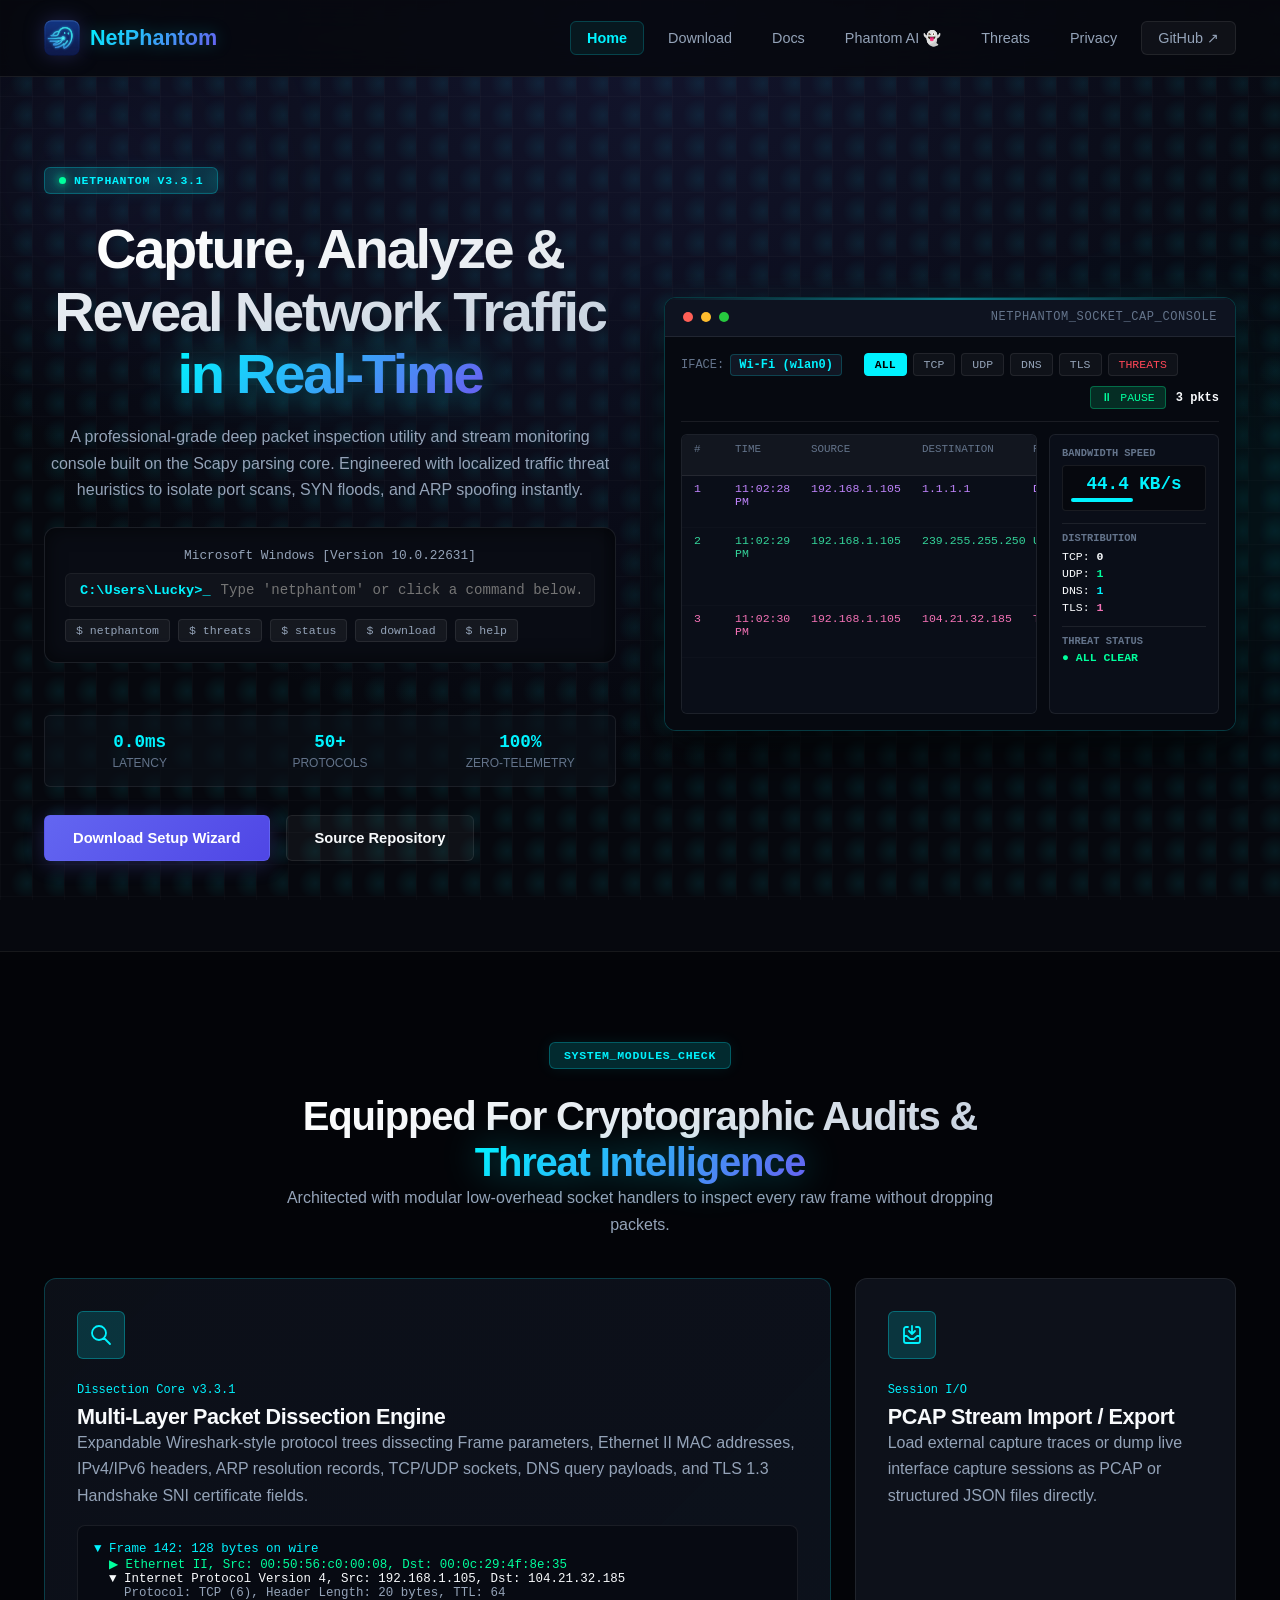
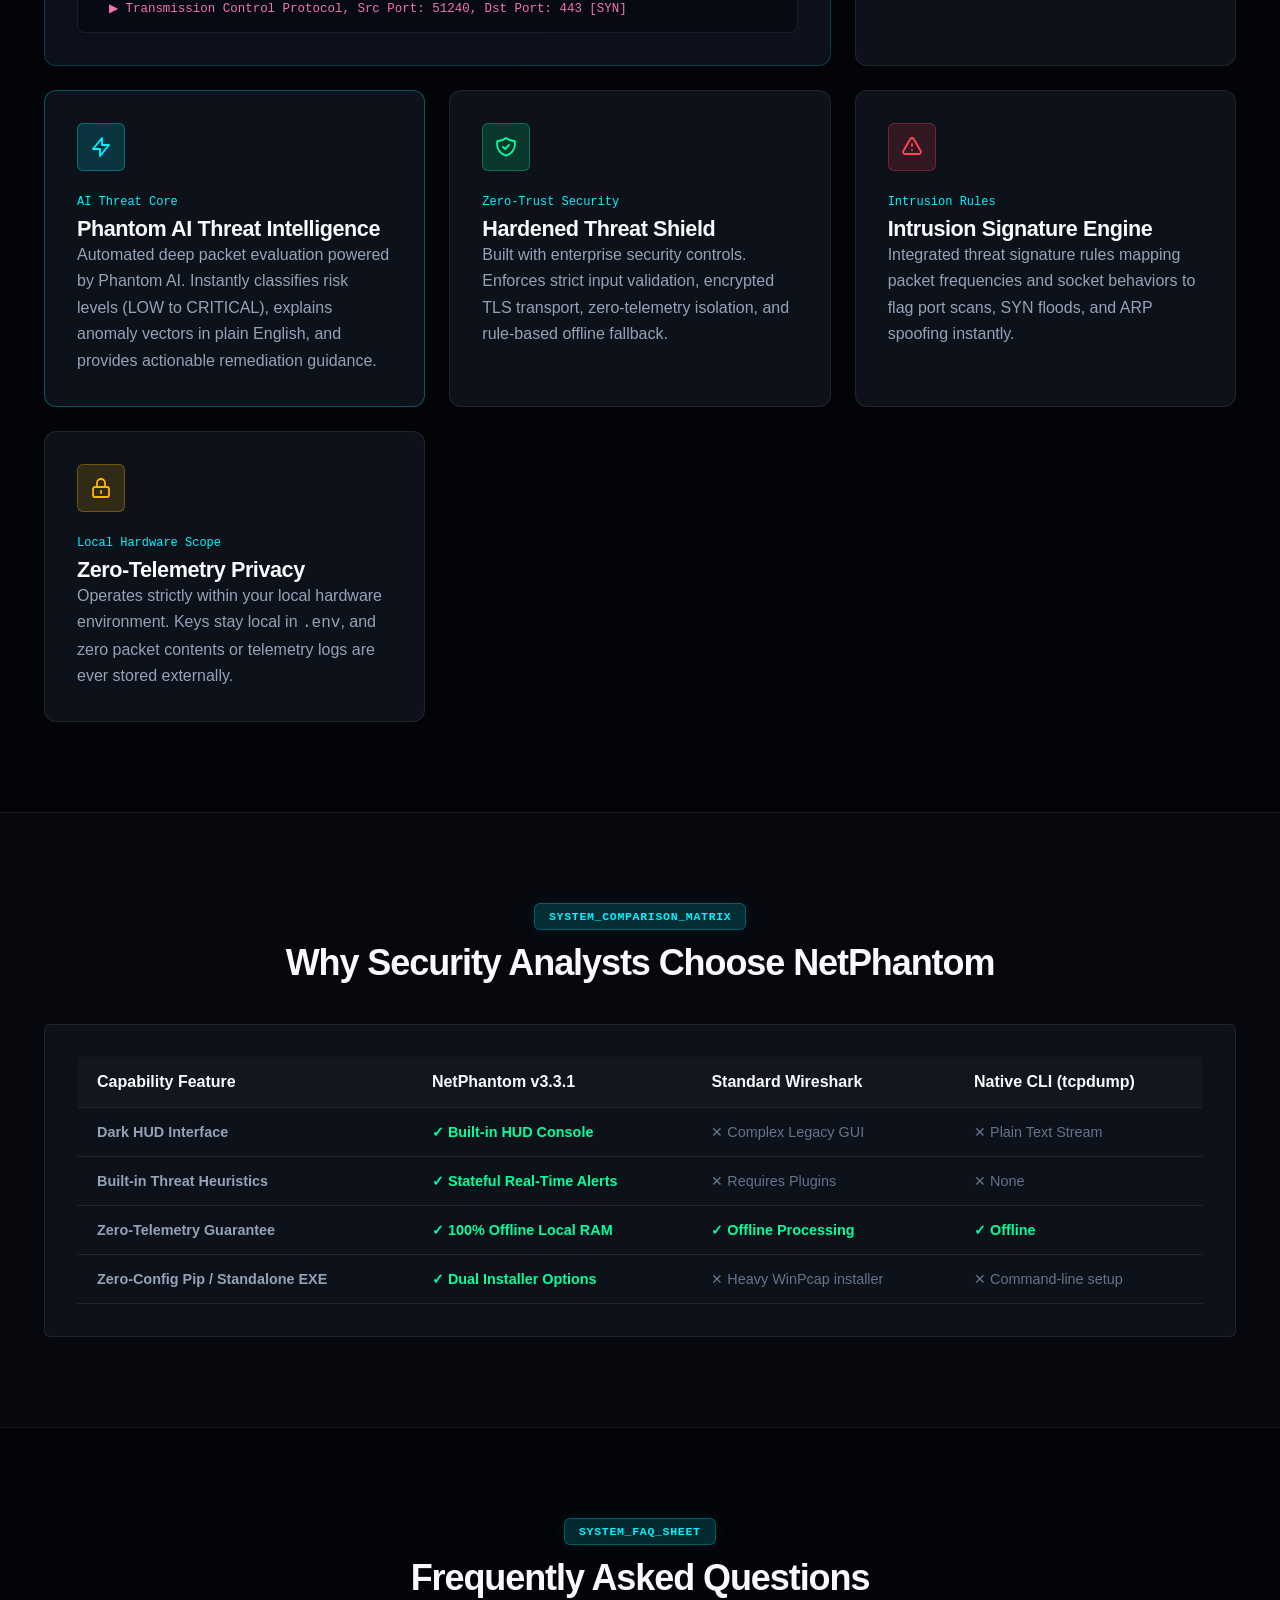
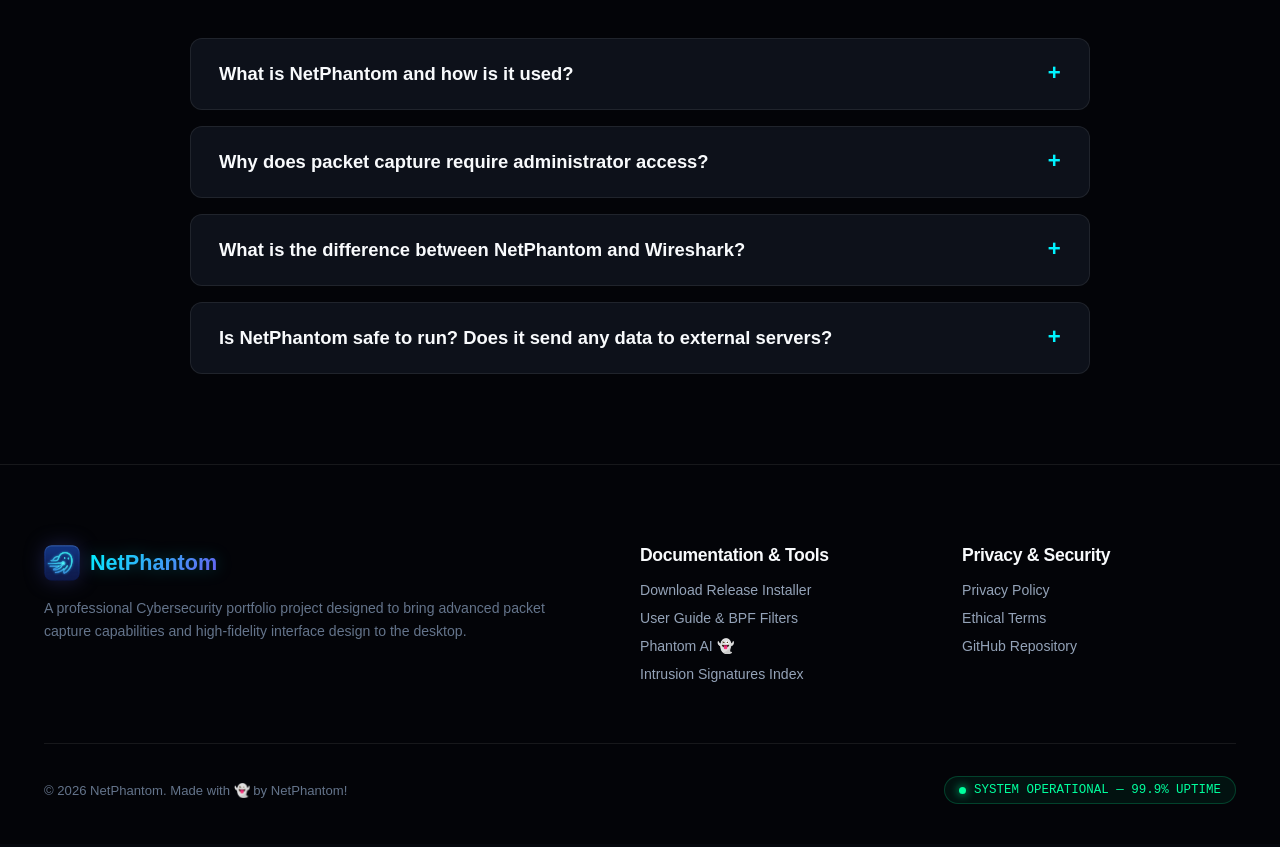
==== index.html @ 973478f5 "Security audit: remove API key exposure, fix XSS, restrict CORS - CRITICAL: Remove getSecureKey() wi" ====
<!DOCTYPE html>
<html lang="en">

<head>
    <meta charset="UTF-8">
    <meta name="viewport" content="width=device-width, initial-scale=1.0">
    <title>NetPhantom — High-Precision Network Packet Sniffer & Threat Analyzer</title>
    <meta name="description"
        content="NetPhantom is an advanced network packet sniffer and deep dissection analyzer with built-in threat intelligence heuristics, structured inside a premium HUD interface.">
    <!-- OpenGraph Metadata -->
    <meta property="og:title" content="NetPhantom — High-Precision Network Packet Sniffer & Threat Analyzer">
    <meta property="og:description"
        content="Sniff, dissect, and audit network traffic in real-time. Standalone desktop setup installer available. Zero telemetry.">
    <meta property="og:image"
        content="https://raw.githubusercontent.com/lucky-om/NetPhantom/main/website/assets/og-image.png">
    <meta property="og:url" content="index.html">
    <meta property="og:type" content="website">
    <meta http-equiv="X-Content-Type-Options" content="nosniff">
    <meta http-equiv="X-Frame-Options" content="DENY">
    <meta http-equiv="Referrer-Policy" content="strict-origin-when-cross-origin">
    <meta http-equiv="Content-Security-Policy" content="default-src 'self'; script-src 'self' 'unsafe-inline'; style-src 'self' 'unsafe-inline'; img-src 'self' data: https:; connect-src 'self' https://*.workers.dev https://api.groq.com; font-src 'self' https://fonts.gstatic.com;">
    <link rel="icon" type="image/x-icon" href="favicon.ico">
    <link rel="icon" type="image/png" sizes="32x32" href="favicon-32x32.png">
    <link rel="icon" type="image/png" sizes="16x16" href="favicon-16x16.png">
    <link rel="apple-touch-icon" sizes="180x180" href="apple-touch-icon.png">
    <link rel="stylesheet" href="style.css">
</head>

<body>

    <!-- Header Navigation -->
    <header>
        <div class="container navbar">
            <a href="index" class="nav-logo" id="nav-logo-id">
                <img src="logo.png" alt="NetPhantom Logo" class="nav-logo-icon">
                <span class="nav-logo-text">NetPhantom</span>
            </a>
            <button class="mobile-nav-toggle" aria-label="Toggle Navigation" id="mobile-toggle-btn">☰</button>
            <nav class="nav-menu">
                <ul class="nav-links">
                    <li><a href="index" class="active" id="nav-home-id">Home</a></li>
                    <li><a href="download" id="nav-download-id">Download</a></li>
                    <li><a href="docs" id="nav-docs-id">Docs</a></li>
                    <li><a href="ai" id="nav-ai-id">Phantom AI 👻</a></li>
                    <li><a href="threats" id="nav-threats-id">Threats</a></li>
                    <li><a href="privacy" id="nav-privacy-id">Privacy</a></li>
                    <li><a href="https://github.com/lucky-om/NetPhantom" target="_blank" id="nav-github-id"
                            class="btn btn-sm btn-secondary">GitHub ↗</a></li>
                </ul>
            </nav>
        </div>
    </header>

    <!-- Asymmetric Split Hero Section -->
    <main class="main-section hero-section">
        <!-- Background Ambient Glow Orbs -->
        <div class="ambient-orb ambient-orb-1"></div>
        <div class="ambient-orb ambient-orb-2"></div>

        <div class="container">
            <div class="hero-grid">
                <!-- Left Column: Headline, CLI Shell & Actions -->
                <div class="hero-left" style="text-align:center;">
                    <div class="hud-tag">
                        <span class="status-dot"></span> NETPHANTOM v3.3.1
                    </div>

                    <!-- Dynamic Animated Shimmer & Gradient Flow Title -->
                    <h1 class="hero-title" style="text-align:center;">
                        <span class="animated-title-text">Capture, Analyze & Reveal Network Traffic</span>
                        <span class="animated-gradient-text">in Real-Time</span>
                    </h1>

                    <p class="hero-desc">
                        A professional-grade deep packet inspection utility and stream monitoring console built on the
                        Scapy parsing core. Engineered with localized traffic threat heuristics to isolate port scans,
                        SYN floods, and ARP spoofing instantly.
                    </p>

                    <!-- Interactive CLI Launcher -->
                    <div class="cli-panel">
                        <div class="cli-sub">Microsoft Windows [Version 10.0.22631]</div>
                        <div class="cli-input-line">
                            <span class="cli-prompt">C:\Users\Lucky></span>
                            <input type="text" class="cli-field" id="cli-shell-input"
                                placeholder="Type 'netphantom' or click a command below..." autocomplete="off"
                                spellcheck="false">
                        </div>
                        <div id="cli-feedback" class="cli-output"></div>
                        <div class="cli-chips">
                            <span class="cli-chip" data-cmd="netphantom">$ netphantom</span>
                            <span class="cli-chip" data-cmd="threats">$ threats</span>
                            <span class="cli-chip" data-cmd="status">$ status</span>
                            <span class="cli-chip" data-cmd="download">$ download</span>
                            <span class="cli-chip" data-cmd="help">$ help</span>
                        </div>
                    </div>

                    <!-- Metrics Pills -->
                    <div class="hero-stats-row">
                        <div class="hero-stat-item">
                            <span class="hero-stat-val">0.0ms</span>
                            <span class="hero-stat-lbl">LATENCY</span>
                        </div>
                        <div class="stat-divider"></div>
                        <div class="hero-stat-item">
                            <span class="hero-stat-val">50+</span>
                            <span class="hero-stat-lbl">PROTOCOLS</span>
                        </div>
                        <div class="stat-divider"></div>
                        <div class="hero-stat-item">
                            <span class="hero-stat-val">100%</span>
                            <span class="hero-stat-lbl">ZERO-TELEMETRY</span>
                        </div>
                    </div>

                    <div class="hero-actions">
                        <a href="download" class="btn btn-primary" id="hero-dl-btn">
                            Download Setup Wizard
                        </a>
                        <a href="https://github.com/lucky-om/NetPhantom" target="_blank" class="btn btn-secondary"
                            id="hero-gh-btn">
                            Source Repository
                        </a>
                    </div>
                </div>

                <!-- Right Column: Live Simulated HUD Packet Sniffer -->
                <div class="hero-right">
                    <div class="preview-window">
                        <div class="window-titlebar">
                            <div class="window-dots">
                                <span></span>
                                <span></span>
                                <span></span>
                            </div>
                            <div class="window-title">NETPHANTOM_SOCKET_CAP_CONSOLE</div>
                        </div>
                        <div class="window-content">
                            <!-- Injected dynamically by script.js -->
                        </div>
                    </div>
                </div>
            </div>
        </div>
    </main>

    <!-- Bento Grid Feature Modules -->
    <section class="main-section section-divider" style="background-color: var(--surface-lowest);">
        <div class="container">
            <div class="section-hdr text-center reveal-on-scroll">
                <div class="hud-tag">SYSTEM_MODULES_CHECK</div>
                <h2 style="font-size:2.5rem; margin-top:12px;">
                    <span class="animated-title-text">Equipped For Cryptographic Audits &</span>
                    <span class="animated-gradient-text">Threat Intelligence</span>
                </h2>
                <p>Architected with modular low-overhead socket handlers to inspect every raw frame without dropping
                    packets.</p>
            </div>

            <div class="bento-grid">
                <!-- Card 1: Bento Hero -->
                <div class="panel bento-hero reveal-on-scroll">
                    <div class="feature-icon-wrapper">
                        <svg class="feature-icon-svg" fill="none" stroke="currentColor" viewBox="0 0 24 24">
                            <path stroke-linecap="round" stroke-linejoin="round" stroke-width="1.8"
                                d="M21 21l-6-6m2-5a7 7 0 11-14 0 7 7 0 0114 0z"></path>
                        </svg>
                    </div>
                    <span class="code-tag">Dissection Core v3.3.1</span>
                    <h3>Multi-Layer Packet Dissection Engine</h3>
                    <p>
                        Expandable Wireshark-style protocol trees dissecting Frame parameters, Ethernet II MAC
                        addresses, IPv4/IPv6 headers, ARP resolution records, TCP/UDP sockets, DNS query payloads, and
                        TLS 1.3 Handshake SNI certificate fields.
                    </p>
                    <div class="dissection-preview-box">
                        <span style="color:var(--cyan);">▼ Frame 142: 128 bytes on wire</span><br>
                        &nbsp;&nbsp;<span style="color:var(--emerald);">▶ Ethernet II, Src: 00:50:56:c0:00:08, Dst:
                            00:0c:29:4f:8e:35</span><br>
                        &nbsp;&nbsp;<span style="color:var(--text-primary);">▼ Internet Protocol Version 4, Src:
                            192.168.1.105, Dst: 104.21.32.185</span><br>
                        &nbsp;&nbsp;&nbsp;&nbsp;<span>Protocol: TCP (6), Header Length: 20 bytes, TTL: 64</span><br>
                        &nbsp;&nbsp;<span style="color:#f472b6;">▶ Transmission Control Protocol, Src Port: 51240, Dst
                            Port: 443 [SYN]</span>
                    </div>
                </div>

                <!-- Card 2: PCAP Session I/O -->
                <div class="panel reveal-on-scroll">
                    <div class="feature-icon-wrapper">
                        <svg class="feature-icon-svg" fill="none" stroke="currentColor" viewBox="0 0 24 24">
                            <path stroke-linecap="round" stroke-linejoin="round" stroke-width="1.8"
                                d="M8 4H6a2 2 0 00-2 2v12a2 2 0 002 2h12a2 2 0 002-2V6a2 2 0 00-2-2h-2m-4-1v8m0 0l3-3m-3 3L9 8m-5 5h2.586a1 1 0 01.707.293l2.414 2.414a1 1 0 00.707.293h3.172a1 1 0 00.707-.293l2.414-2.414a1 1 0 01.707-.293H20">
                            </path>
                        </svg>
                    </div>
                    <span class="code-tag">Session I/O</span>
                    <h3>PCAP Stream Import / Export</h3>
                    <p>Load external capture traces or dump live interface capture sessions as PCAP or structured JSON
                        files directly.</p>
                </div>

                <!-- Card 3: AI Threat Intelligence -->
                <div class="panel reveal-on-scroll" style="border-color:rgba(0,243,255,0.3);">
                    <div class="feature-icon-wrapper">
                        <svg class="feature-icon-svg" fill="none" stroke="currentColor" viewBox="0 0 24 24">
                            <path stroke-linecap="round" stroke-linejoin="round" stroke-width="1.8"
                                d="M13 10V3L4 14h7v7l9-11h-7z"></path>
                        </svg>
                    </div>
                    <span class="code-tag" style="color:var(--cyan); border-color:var(--cyan);">AI Threat Core</span>
                    <h3>Phantom AI Threat Intelligence</h3>
                    <p>Automated deep packet evaluation powered by Phantom AI. Instantly classifies risk levels (LOW to CRITICAL), explains anomaly vectors in plain English, and provides actionable remediation guidance.</p>
                </div>

                <!-- Card 4: Zero-Trust Security -->
                <div class="panel reveal-on-scroll">
                    <div class="feature-icon-wrapper icon-success">
                        <svg class="feature-icon-svg" fill="none" stroke="currentColor" viewBox="0 0 24 24">
                            <path stroke-linecap="round" stroke-linejoin="round" stroke-width="1.8"
                                d="M9 12l2 2 4-4m5.618-4.016A11.955 11.955 0 0112 2.944a11.955 11.955 0 01-8.618 3.04A12.02 12.02 0 003 9c0 5.591 3.824 10.29 9 11.622 5.176-1.332 9-6.03 9-11.622 0-1.042-.133-2.052-.382-3.016z">
                            </path>
                        </svg>
                    </div>
                    <span class="code-tag text-emerald">Zero-Trust Security</span>
                    <h3>Hardened Threat Shield</h3>
                    <p>Built with enterprise security controls. Enforces strict input validation, encrypted TLS transport, zero-telemetry isolation, and rule-based offline fallback.</p>
                </div>

                <!-- Card 5: Intrusion Warning Engine -->
                <div class="panel reveal-on-scroll">
                    <div class="feature-icon-wrapper icon-danger">
                        <svg class="feature-icon-svg" fill="none" stroke="currentColor" viewBox="0 0 24 24">
                            <path stroke-linecap="round" stroke-linejoin="round" stroke-width="1.8"
                                d="M12 9v2m0 4h.01m-6.938 4h13.856c1.54 0 2.502-1.667 1.732-3L13.732 4c-.77-1.333-2.694-1.333-3.464 0L3.34 16c-.77 1.333.192 3 1.732 3z">
                            </path>
                        </svg>
                    </div>
                    <span class="code-tag text-error">Intrusion Rules</span>
                    <h3>Intrusion Signature Engine</h3>
                    <p>Integrated threat signature rules mapping packet frequencies and socket behaviors to flag port scans, SYN floods, and ARP spoofing instantly.</p>
                </div>

                <!-- Card 6: Absolute Privacy Isolation -->
                <div class="panel reveal-on-scroll">
                    <div class="feature-icon-wrapper icon-warning">
                        <svg class="feature-icon-svg" fill="none" stroke="currentColor" viewBox="0 0 24 24">
                            <path stroke-linecap="round" stroke-linejoin="round" stroke-width="1.8"
                                d="M12 15v2m-6 4h12a2 2 0 002-2v-6a2 2 0 00-2-2H6a2 2 0 00-2 2v6a2 2 0 002 2zm10-10V7a4 4 0 00-8 0v4h8z">
                            </path>
                        </svg>
                    </div>
                    <span class="code-tag text-warning">Local Hardware Scope</span>
                    <h3>Zero-Telemetry Privacy</h3>
                    <p>Operates strictly within your local hardware environment. Keys stay local in <code>.env</code>, and zero packet contents or telemetry logs are ever stored externally.</p>
                </div>
            </div>
        </div>
    </section>

    <!-- Comparison Matrix Section -->
    <section class="main-section section-divider">
        <div class="container">
            <div class="section-hdr text-center reveal-on-scroll">
                <div class="hud-tag">SYSTEM_COMPARISON_MATRIX</div>
                <h2>Why Security Analysts Choose NetPhantom</h2>
            </div>

            <div class="panel table-responsive reveal-on-scroll">
                <table class="comparison-table">
                    <thead>
                        <tr>
                            <th>Capability Feature</th>
                            <th>NetPhantom v3.3.1</th>
                            <th>Standard Wireshark</th>
                            <th>Native CLI (tcpdump)</th>
                        </tr>
                    </thead>
                    <tbody>
                        <tr>
                            <td><strong>Dark HUD Interface</strong></td>
                            <td><span class="check-icon">✓ Built-in HUD Console</span></td>
                            <td><span class="cross-icon">✕ Complex Legacy GUI</span></td>
                            <td><span class="cross-icon">✕ Plain Text Stream</span></td>
                        </tr>
                        <tr>
                            <td><strong>Built-in Threat Heuristics</strong></td>
                            <td><span class="check-icon">✓ Stateful Real-Time Alerts</span></td>
                            <td><span class="cross-icon">✕ Requires Plugins</span></td>
                            <td><span class="cross-icon">✕ None</span></td>
                        </tr>
                        <tr>
                            <td><strong>Zero-Telemetry Guarantee</strong></td>
                            <td><span class="check-icon">✓ 100% Offline Local RAM</span></td>
                            <td><span class="check-icon">✓ Offline Processing</span></td>
                            <td><span class="check-icon">✓ Offline</span></td>
                        </tr>
                        <tr>
                            <td><strong>Zero-Config Pip / Standalone EXE</strong></td>
                            <td><span class="check-icon">✓ Dual Installer Options</span></td>
                            <td><span class="cross-icon">✕ Heavy WinPcap installer</span></td>
                            <td><span class="cross-icon">✕ Command-line setup</span></td>
                        </tr>
                    </tbody>
                </table>
            </div>
        </div>
    </section>

    <!-- FAQ Section -->
    <section class="main-section section-divider" style="background-color: var(--surface-lowest);">
        <div class="container">
            <div class="section-hdr text-center reveal-on-scroll" style="text-align:center;">
                <div style="text-align:center;">
                    <div class="hud-tag" style="margin: 0 auto 12px auto;">SYSTEM_FAQ_SHEET</div>
                </div>
                <h2>Frequently Asked Questions</h2>
            </div>

            <div class="faq-grid reveal-on-scroll">
                <div class="faq-item">
                    <div class="faq-question">What is NetPhantom and how is it used?</div>
                    <div class="faq-answer">
                        NetPhantom is a premium local network sniffer and dissection analyzer designed for security
                        auditing, penetration testing, and packet flow debugging. It mirrors network interface card data
                        into an interactive GUI HUD console.
                    </div>
                </div>

                <div class="faq-item">
                    <div class="faq-question">Why does packet capture require administrator access?</div>
                    <div class="faq-answer">
                        Sniffing sockets operates at a low hardware level (promiscuous mode) to capture incoming and
                        outgoing raw network frames. Operating systems require root permissions (sudo on Linux,
                        Administrator on Windows) to access raw network adapters.
                    </div>
                </div>

                <div class="faq-item">
                    <div class="faq-question">What is the difference between NetPhantom and Wireshark?</div>
                    <div class="faq-answer">
                        While Wireshark is an industry-standard enterprise tool, NetPhantom provides a streamlined,
                        dark-themed HUD layout with built-in stateful threat detection heuristics (SYN flood warnings,
                        port scan discovery, ARP cache change logs) right out of the box.
                    </div>
                </div>

                <div class="faq-item">
                    <div class="faq-question">Is NetPhantom safe to run? Does it send any data to external servers?
                    </div>
                    <div class="faq-answer">
                        NetPhantom is 100% private and telemetry-free. All captured frames, dissected fields, and threat
                        diagnostics are processed in local volatile RAM and are never cached or uploaded to remote
                        endpoints.
                    </div>
                </div>
            </div>
        </div>
    </section>

    <!-- Footer -->
    <footer class="section-divider">
        <div class="container">
            <div class="footer-grid">
                <div class="footer-col">
                    <div class="nav-logo" style="margin-bottom:16px;">
                        <img src="logo.png" alt="NetPhantom Logo" class="nav-logo-icon">
                        <span class="nav-logo-text">NetPhantom</span>
                    </div>
                    <p>A professional Cybersecurity portfolio project designed to bring advanced packet capture
                        capabilities and high-fidelity interface design to the desktop.</p>
                </div>
                <div class="footer-col">
                    <h4>Documentation & Tools</h4>
                    <ul>
                        <li><a href="download">Download Release Installer</a></li>
                        <li><a href="docs">User Guide & BPF Filters</a></li>
                        <li><a href="ai" id="nav-ai-id">Phantom AI 👻</a></li>
                    <li><a href="threats">Intrusion Signatures Index</a></li>
                    </ul>
                </div>
                <div class="footer-col">
                    <h4>Privacy & Security</h4>
                    <ul>
                        <li><a href="privacy">Privacy Policy</a></li>
                        <li><a href="privacy.html#ethical-usage">Ethical Terms</a></li>
                        <li><a href="https://github.com/lucky-om/NetPhantom" target="_blank">GitHub Repository</a></li>
                    </ul>
                </div>
            </div>

            <div class="footer-bottom">
                <div>© 2026 NetPhantom. Made with 👻 by NetPhantom!</div>
                <div class="status-ping-bar">
                    <span class="status-dot"></span> SYSTEM OPERATIONAL — 99.9% UPTIME
                </div>
            </div>
        </div>
    </footer>

    <script src="script.js"></script>
</body>

</html>
---- style.css ----
/* 
   style.css - NetPhantom Hallmark Cyber HUD Design System
   Comprehensive Responsive Architecture & Dynamic Animations
*/

@import url('https://fonts.googleapis.com/css2?family=Inter:wght@300;400;500;600;700&family=JetBrains+Mono:ital,wght@0,300;0,400;0,500;0,600;0,700;1,400&family=Space+Grotesk:wght@500;600;700&display=swap');

:root {
    /* OKLCH Color Palette & Dark Obsidian Void Theme */
    --bg-base: #06080e;          /* Obsidian Base */
    --bg-mesh: radial-gradient(circle at 50% 0%, rgba(99, 102, 241, 0.14) 0%, rgba(6, 8, 14, 0) 70%),
               radial-gradient(circle at 85% 60%, rgba(0, 243, 255, 0.08) 0%, rgba(6, 8, 14, 0) 50%);
    --surface-lowest: #030408;   /* Void Background */
    --surface: #0d111a;          /* Panel Backdrop Glass */
    --surface-card: #111724;     /* Card Surface */
    --surface-active: #1a2234;   /* Active Surface */
    
    --primary: #ffffff;
    --accent: #6366f1;           /* Electric Violet */
    --accent-glow: rgba(99, 102, 241, 0.25);
    
    --cyan: #00f3ff;             /* Cyber Cyan */
    --cyan-glow: rgba(0, 243, 255, 0.16);
    
    --emerald: #00ff9d;          /* Signal Green */
    --emerald-glow: rgba(0, 255, 157, 0.16);
    
    --success: #10b981;
    --warning: #ffb800;          /* Alert Amber */
    --error: #ff4757;            /* Alert Red */
    
    --text-primary: #f8fafc;
    --text-secondary: #94a3b8;
    --text-dim: #64748b;
    
    --border-ghost: rgba(255, 255, 255, 0.08);
    --border-active: rgba(0, 243, 255, 0.35);
    --border-accent: rgba(99, 102, 241, 0.35);

    --font-heading: 'Space Grotesk', sans-serif;
    --font-body: 'Inter', sans-serif;
    --font-mono: 'JetBrains Mono', monospace;

    --transition-fast: all 0.15s cubic-bezier(0.4, 0, 0.2, 1);
    --transition-smooth: all 0.3s cubic-bezier(0.4, 0, 0.2, 1);
    
    --radius-sm: 6px;
    --radius-md: 12px;
    --radius-lg: 20px;
}

* {
    margin: 0;
    padding: 0;
    box-sizing: border-box;
}

html {
    scroll-behavior: smooth;
    font-size: 16px;
    background-color: var(--bg-base);
    color: var(--text-primary);
    font-family: var(--font-body);
    -webkit-font-smoothing: antialiased;
}

body {
    overflow-x: hidden;
    background-color: var(--bg-base);
    background-image: 
        linear-gradient(rgba(255, 255, 255, 0.02) 1px, transparent 1px),
        linear-gradient(90deg, rgba(255, 255, 255, 0.02) 1px, transparent 1px),
        var(--bg-mesh);
    background-size: 32px 32px, 32px 32px, 100% 100%;
    background-attachment: fixed;
    min-height: 100vh;
    display: flex;
    flex-direction: column;
}

/* Custom Scrollbar */
::-webkit-scrollbar {
    width: 8px;
    height: 8px;
}
::-webkit-scrollbar-track {
    background: var(--bg-base);
}
::-webkit-scrollbar-thumb {
    background: #1e293b;
    border-radius: 4px;
    border: 1px solid var(--border-ghost);
}
::-webkit-scrollbar-thumb:hover {
    background: var(--cyan);
}

/* ──────────────────────────────────────────────
   Typography & Animated Gradient Titles
   ────────────────────────────────────────────── */

h1, h2, h3, h4 {
    font-family: var(--font-heading);
    letter-spacing: -0.02em;
    color: var(--text-primary);
    font-weight: 700;
    line-height: 1.15;
    overflow-wrap: break-word;
    word-break: normal;
}

h1 { font-size: 3.5rem; letter-spacing: -0.04em; }
h2 { font-size: 2.25rem; letter-spacing: -0.03em; }
h3 { font-size: 1.35rem; }
h4 { font-size: 1.05rem; }

p {
    font-size: 1rem;
    line-height: 1.65;
    color: var(--text-secondary);
}

.text-center { text-align: center; }

/* Dynamic Animated Title Effect */
.hero-title {
    font-size: 3.5rem;
    line-height: 1.12;
    margin: 24px 0 18px 0;
    letter-spacing: -0.04em;
    position: relative;
}

.animated-title-text {
    background: linear-gradient(135deg, #ffffff 0%, #cbd5e1 50%, #ffffff 100%);
    background-size: 200% auto;
    -webkit-background-clip: text;
    -webkit-text-fill-color: transparent;
    animation: title-text-shine 6s ease infinite;
}

.animated-gradient-text {
    background: linear-gradient(135deg, #00f3ff 0%, #6366f1 35%, #00ff9d 70%, #00f3ff 100%);
    background-size: 300% auto;
    -webkit-background-clip: text;
    -webkit-text-fill-color: transparent;
    animation: gradient-flow 4s linear infinite;
    display: inline-block;
    filter: drop-shadow(0 0 18px rgba(0, 243, 255, 0.4));
}

@keyframes title-text-shine {
    0% { background-position: 0% 50%; }
    50% { background-position: 100% 50%; }
    100% { background-position: 0% 50%; }
}

@keyframes gradient-flow {
    0% { background-position: 0% 50%; filter: drop-shadow(0 0 15px rgba(0, 243, 255, 0.3)); }
    50% { background-position: 100% 50%; filter: drop-shadow(0 0 25px rgba(99, 102, 241, 0.5)); }
    100% { background-position: 0% 50%; filter: drop-shadow(0 0 15px rgba(0, 243, 255, 0.3)); }
}

.text-gradient {
    background: linear-gradient(135deg, #ffffff 10%, var(--cyan) 60%, var(--accent) 100%);
    -webkit-background-clip: text;
    -webkit-text-fill-color: transparent;
}

.text-cyan { color: var(--cyan); }
.text-emerald { color: var(--emerald); }
.text-warning { color: var(--warning); }
.text-error { color: var(--error); }

.hud-tag {
    font-family: var(--font-mono);
    font-size: 0.72rem;
    font-weight: 600;
    color: var(--cyan);
    display: inline-flex;
    align-items: center;
    gap: 8px;
    background: var(--cyan-glow);
    padding: 6px 14px;
    border: 1px solid rgba(0, 243, 255, 0.25);
    border-radius: var(--radius-sm);
    letter-spacing: 0.06em;
    text-transform: uppercase;
    box-shadow: 0 0 15px rgba(0, 243, 255, 0.08);
    width: fit-content;
    transition: var(--transition-fast);
}

.hud-tag:hover {
    box-shadow: 0 0 20px rgba(0, 243, 255, 0.3);
    border-color: var(--cyan);
}

.status-dot {
    width: 7px;
    height: 7px;
    border-radius: 50%;
    background-color: var(--emerald);
    box-shadow: 0 0 10px var(--emerald);
    display: inline-block;
    animation: pulse-dot 2s infinite;
}

@keyframes pulse-dot {
    0% { transform: scale(0.95); box-shadow: 0 0 0 0 rgba(0, 255, 157, 0.7); }
    70% { transform: scale(1); box-shadow: 0 0 0 8px rgba(0, 255, 157, 0); }
    100% { transform: scale(0.95); box-shadow: 0 0 0 0 rgba(0, 255, 157, 0); }
}

/* Ambient Glowing Background Orbs */
.ambient-orb {
    position: absolute;
    border-radius: 50%;
    filter: blur(80px);
    pointer-events: none;
    z-index: 0;
    opacity: 0.4;
}

.ambient-orb-1 {
    width: 400px;
    height: 400px;
    top: -100px;
    left: -100px;
    background: radial-gradient(circle, rgba(99, 102, 241, 0.3) 0%, transparent 70%);
    animation: float-orb 12s ease-in-out infinite alternate;
}

.ambient-orb-2 {
    width: 450px;
    height: 450px;
    top: 200px;
    right: -150px;
    background: radial-gradient(circle, rgba(0, 243, 255, 0.25) 0%, transparent 70%);
    animation: float-orb 15s ease-in-out infinite alternate-reverse;
}

@keyframes float-orb {
    0% { transform: translate(0, 0) scale(1); }
    50% { transform: translate(40px, 30px) scale(1.1); }
    100% { transform: translate(-30px, 50px) scale(0.95); }
}

/* ──────────────────────────────────────────────
   Header Navigation
   ────────────────────────────────────────────── */

header {
    position: sticky;
    top: 0;
    z-index: 1000;
    background: rgba(6, 8, 14, 0.85);
    backdrop-filter: blur(16px);
    -webkit-backdrop-filter: blur(16px);
    border-bottom: 1px solid var(--border-ghost);
    transition: var(--transition-smooth);
}

header.scrolled {
    background: rgba(6, 8, 14, 0.96);
    border-bottom-color: rgba(0, 243, 255, 0.2);
    box-shadow: 0 10px 30px rgba(0, 0, 0, 0.5);
}

.navbar {
    display: flex;
    align-items: center;
    justify-content: space-between;
    height: 76px;
}

.nav-logo {
    display: flex;
    align-items: center;
    gap: 10px;
    font-family: var(--font-heading);
    font-size: 1.35rem;
    font-weight: 700;
    color: var(--primary);
    text-decoration: none;
}

.nav-logo-text {
    background: linear-gradient(135deg, #00f3ff 0%, #6366f1 35%, #00ff9d 70%, #00f3ff 100%);
    background-size: 300% auto;
    -webkit-background-clip: text;
    -webkit-text-fill-color: transparent;
    background-clip: text;
    animation: gradient-flow 4s linear infinite;
    filter: drop-shadow(0 0 8px rgba(0, 243, 255, 0.25));
    transition: filter 0.3s ease;
}

.nav-logo:hover .nav-logo-text {
    filter: drop-shadow(0 0 14px rgba(0, 243, 255, 0.5));
}

.nav-logo-icon {
    width: 36px;
    height: 36px;
    border-radius: 8px;
    object-fit: contain;
    display: block;
    filter: drop-shadow(0 0 10px var(--accent-glow));
    transition: var(--transition-fast);
}

.nav-logo:hover .nav-logo-icon {
    transform: scale(1.1);
    filter: drop-shadow(0 0 18px var(--cyan));
}

.nav-links {
    display: flex;
    align-items: center;
    gap: 8px;
    list-style: none;
}

.nav-links a {
    padding: 8px 16px;
    font-size: 0.9rem;
    font-weight: 500;
    color: var(--text-secondary);
    text-decoration: none;
    border-radius: var(--radius-sm);
    transition: var(--transition-fast);
}

.nav-links a:hover {
    color: var(--primary);
    background: rgba(255, 255, 255, 0.04);
}

.nav-links a.active {
    color: var(--cyan);
    background: rgba(0, 243, 255, 0.06);
    font-weight: 600;
    border: 1px solid rgba(0, 243, 255, 0.2);
}

.mobile-nav-toggle {
    display: none;
    background: transparent;
    border: 1px solid var(--border-ghost);
    color: var(--text-primary);
    font-size: 1.25rem;
    padding: 8px 12px;
    border-radius: var(--radius-sm);
    cursor: pointer;
}

/* ──────────────────────────────────────────────
   Layout Container & Scroll Reveals
   ────────────────────────────────────────────── */

.container {
    max-width: 1240px;
    margin: 0 auto;
    padding: 0 24px;
    width: 100%;
}

.main-section {
    padding: 90px 0;
    position: relative;
}

.section-divider {
    border-top: 1px solid var(--border-ghost);
}

.section-hdr {
    margin-bottom: 40px;
}

.section-hdr.text-center {
    max-width: 720px;
    margin-left: auto;
    margin-right: auto;
    text-align: center;
}

.section-hdr.text-center .hud-tag {
    margin-left: auto;
    margin-right: auto;
    margin-bottom: 12px;
}

/* Scroll Reveal Animation */
.reveal-on-scroll {
    opacity: 0;
    transform: translateY(30px);
    transition: opacity 0.6s cubic-bezier(0.4, 0, 0.2, 1), transform 0.6s cubic-bezier(0.4, 0, 0.2, 1);
}

.reveal-on-scroll.revealed {
    opacity: 1;
    transform: translateY(0);
}

.panel {
    background: var(--surface);
    border: 1px solid var(--border-ghost);
    border-radius: var(--radius-md);
    padding: 32px;
    transition: var(--transition-smooth);
    position: relative;
    overflow: hidden;
    text-align: left; /* Default for readability */
}

/* Privacy Page Panels Centering */
.privacy-panel-center {
    text-align: center;
    margin: 0 auto 24px auto;
    max-width: 800px;
}

.panel:hover {
    border-color: var(--border-active);
    box-shadow: 0 12px 36px rgba(0, 243, 255, 0.08);
    transform: translateY(-2px);
}

.code-tag {
    font-family: var(--font-mono);
    font-size: 0.75rem;
    color: var(--cyan);
    display: inline-block;
    margin-bottom: 8px;
}

/* ──────────────────────────────────────────────
   Buttons & Micro-Animations
   ────────────────────────────────────────────── */

.btn {
    display: inline-flex;
    align-items: center;
    justify-content: center;
    gap: 10px;
    padding: 14px 28px;
    font-family: var(--font-body);
    font-size: 0.92rem;
    font-weight: 600;
    border-radius: var(--radius-sm);
    cursor: pointer;
    text-decoration: none;
    transition: var(--transition-smooth);
    border: 1px solid transparent;
    position: relative;
    overflow: hidden;
}

.btn-primary {
    background: linear-gradient(135deg, var(--accent) 0%, #4f46e5 100%);
    color: #ffffff;
    border-color: rgba(99, 102, 241, 0.4);
    box-shadow: 0 4px 20px var(--accent-glow);
}

.btn-primary:hover {
    background: linear-gradient(135deg, #6366f1 0%, #4338ca 100%);
    box-shadow: 0 0 25px rgba(99, 102, 241, 0.5);
    transform: translateY(-2px);
}

.btn-secondary {
    background: rgba(255, 255, 255, 0.04);
    color: var(--text-primary);
    border-color: var(--border-ghost);
}

.btn-secondary:hover {
    background: rgba(255, 255, 255, 0.08);
    border-color: var(--border-active);
    color: #ffffff;
    transform: translateY(-2px);
}

.btn-cyan {
    background: linear-gradient(135deg, #00f3ff 0%, #0284c7 100%);
    color: #040914;
    font-weight: 700;
    box-shadow: 0 4px 20px rgba(0, 243, 255, 0.25);
}

.btn-cyan:hover {
    box-shadow: 0 0 30px rgba(0, 243, 255, 0.45);
    transform: translateY(-2px);
}

.btn-sm {
    padding: 8px 16px;
    font-size: 0.8rem;
}

/* ──────────────────────────────────────────────
   Hero Section & CLI Launcher
   ────────────────────────────────────────────── */

.hero-section {
    position: relative;
}

.hero-grid {
    display: grid;
    grid-template-columns: 1fr 1fr;
    gap: 48px;
    align-items: center;
}

.hero-left {
    display: flex;
    flex-direction: column;
    align-items: flex-start;
    z-index: 2;
}

.hero-desc {
    margin-bottom: 24px;
}

.hero-stats-row {
    display: flex;
    justify-content: space-around;
    align-items: center;
    gap: 20px;
    margin: 28px 0;
    padding: 16px 20px;
    background: rgba(13, 17, 26, 0.6);
    border: 1px solid var(--border-ghost);
    border-radius: var(--radius-sm);
    width: 100%;
    text-align: center;
}

.hero-stat-item {
    display: flex;
    flex-direction: column;
    align-items: center;
    text-align: center;
    flex: 1;
    gap: 4px;
}

.hero-stat-val {
    font-family: var(--font-mono);
    font-size: 1.1rem;
    font-weight: 700;
    color: var(--cyan);
}

.hero-stat-lbl {
    font-size: 0.75rem;
    color: var(--text-dim);
    text-transform: uppercase;
}

.stat-divider {
    width: 1px;
    background: var(--border-ghost);
}

.hero-actions {
    display: flex;
    gap: 16px;
    width: 100%;
}

.cli-panel {
    background: #090c14;
    border: 1px solid var(--border-ghost);
    border-radius: var(--radius-md);
    padding: 20px;
    font-family: var(--font-mono);
    width: 100%;
    margin-bottom: 24px;
    box-shadow: inset 0 0 20px rgba(0, 0, 0, 0.6);
    transition: var(--transition-smooth);
}

.cli-panel:focus-within {
    border-color: rgba(0, 243, 255, 0.35);
    box-shadow: 0 0 20px rgba(0, 243, 255, 0.1);
}

.cli-hdr {
    color: var(--text-dim);
    font-size: 0.72rem;
    margin-bottom: 4px;
    letter-spacing: 0.04em;
}

.cli-sub {
    color: var(--text-secondary);
    font-size: 0.8rem;
}

.cli-input-line {
    display: flex;
    align-items: center;
    gap: 10px;
    margin-top: 10px;
    background: rgba(255, 255, 255, 0.03);
    padding: 8px 14px;
    border-radius: 6px;
    border: 1px solid rgba(255, 255, 255, 0.05);
}

.cli-prompt {
    color: var(--cyan);
    font-weight: bold;
    font-size: 0.85rem;
    white-space: nowrap;
}

.cli-field {
    background: transparent;
    border: none;
    outline: none;
    color: var(--text-primary);
    font-family: var(--font-mono);
    font-size: 0.88rem;
    width: 100%;
}

.cli-output {
    color: var(--cyan);
    margin-top: 10px;
    font-size: 0.8rem;
    display: none;
    line-height: 1.5;
}

.cli-chips {
    display: flex;
    gap: 8px;
    flex-wrap: wrap;
    margin-top: 12px;
}

.cli-chip {
    font-size: 0.72rem;
    background: rgba(255, 255, 255, 0.05);
    border: 1px solid var(--border-ghost);
    color: var(--text-secondary);
    padding: 4px 10px;
    border-radius: 4px;
    cursor: pointer;
    transition: var(--transition-fast);
}

.cli-chip:hover {
    background: var(--cyan-glow);
    color: var(--cyan);
    border-color: rgba(0, 243, 255, 0.3);
}

/* ──────────────────────────────────────────────
   Live Sniffer Preview Console & Scanline Effect
   ────────────────────────────────────────────── */

.hero-right {
    z-index: 2;
}

.preview-window {
    background: #080b12;
    border: 1px solid rgba(0, 243, 255, 0.2);
    border-radius: var(--radius-md);
    overflow: hidden;
    box-shadow: 0 20px 50px rgba(0, 0, 0, 0.7), 0 0 30px rgba(0, 243, 255, 0.08);
    position: relative;
}

/* Moving HUD Scanline Effect */
.preview-window::before {
    content: '';
    position: absolute;
    top: 0;
    left: 0;
    right: 0;
    height: 2px;
    background: linear-gradient(90deg, transparent 0%, rgba(0, 243, 255, 0.8) 50%, transparent 100%);
    animation: scanline-anim 6s linear infinite;
    pointer-events: none;
    z-index: 10;
    opacity: 0.6;
}

@keyframes scanline-anim {
    0% { top: 0%; opacity: 0; }
    15% { opacity: 0.6; }
    85% { opacity: 0.6; }
    100% { top: 100%; opacity: 0; }
}

.window-titlebar {
    background: #0e1320;
    padding: 12px 18px;
    display: flex;
    align-items: center;
    justify-content: space-between;
    border-bottom: 1px solid var(--border-ghost);
}

.window-dots {
    display: flex;
    gap: 8px;
}

.window-dots span {
    width: 10px;
    height: 10px;
    border-radius: 50%;
    background: #242c3d;
}

.window-dots span:nth-child(1) { background: #ff5f56; }
.window-dots span:nth-child(2) { background: #ffbd2e; }
.window-dots span:nth-child(3) { background: #27c93f; }

.window-title {
    font-family: var(--font-mono);
    font-size: 0.75rem;
    color: var(--text-dim);
    letter-spacing: 0.05em;
}

.window-content {
    padding: 16px;
    background: #060910;
}

.sim-toolbar {
    display: flex;
    align-items: center;
    gap: 10px;
    padding-bottom: 12px;
    border-bottom: 1px solid var(--border-ghost);
    margin-bottom: 12px;
    font-family: var(--font-mono);
    font-size: 0.75rem;
    flex-wrap: wrap;
}

.sim-filter-btn {
    background: rgba(255, 255, 255, 0.04);
    border: 1px solid var(--border-ghost);
    color: var(--text-secondary);
    padding: 4px 10px;
    border-radius: 4px;
    cursor: pointer;
    font-family: var(--font-mono);
    font-size: 0.72rem;
    transition: var(--transition-fast);
}

.sim-filter-btn.active, .sim-filter-btn:hover {
    background: var(--cyan);
    color: #000;
    font-weight: bold;
    border-color: var(--cyan);
}

.sim-main {
    display: grid;
    grid-template-columns: 1fr 170px;
    gap: 12px;
}

.sim-list-container {
    background: #0a0e18;
    border: 1px solid var(--border-ghost);
    border-radius: 6px;
    height: 280px;
    display: flex;
    flex-direction: column;
    overflow-x: auto;
}

.sim-table-hdr {
    display: grid;
    grid-template-columns: 35px 70px 105px 105px 60px 1fr;
    gap: 6px;
    padding: 8px 12px;
    background: rgba(255, 255, 255, 0.03);
    border-bottom: 1px solid var(--border-ghost);
    font-family: var(--font-mono);
    font-size: 0.68rem;
    color: var(--text-dim);
    text-transform: uppercase;
    min-width: 480px;
}

.sim-packet-list {
    overflow-y: auto;
    flex: 1;
    font-family: var(--font-mono);
    font-size: 0.72rem;
}

.sim-table-row {
    display: grid;
    grid-template-columns: 35px 70px 105px 105px 60px 1fr;
    gap: 6px;
    padding: 6px 12px;
    border-bottom: 1px solid rgba(255, 255, 255, 0.02);
    cursor: pointer;
    transition: var(--transition-fast);
    color: var(--text-secondary);
    min-width: 480px;
}

.sim-table-row:hover {
    background: rgba(255, 255, 255, 0.05);
    color: var(--text-primary);
}

.sim-table-row.tcp { color: #60a5fa; }
.sim-table-row.udp { color: #34d399; }
.sim-table-row.dns { color: #c084fc; }
.sim-table-row.tls { color: #f472b6; }
.sim-table-row.threat { color: #f87171; background: rgba(239, 68, 68, 0.12); font-weight: bold; }

.sim-sidebar {
    background: #0a0e18;
    border: 1px solid var(--border-ghost);
    border-radius: 6px;
    padding: 12px;
    display: flex;
    flex-direction: column;
    gap: 12px;
    font-family: var(--font-mono);
    font-size: 0.72rem;
}

.bps-meter {
    background: rgba(0, 0, 0, 0.4);
    border: 1px solid var(--border-ghost);
    border-radius: 4px;
    padding: 8px;
    text-align: center;
}

.bps-val {
    font-size: 1.1rem;
    font-weight: 700;
    color: var(--cyan);
}

.bps-bar {
    height: 4px;
    background: var(--cyan);
    border-radius: 2px;
    margin-top: 4px;
    transition: width 0.3s ease;
}

/* ──────────────────────────────────────────────
   Bento Feature Grid
   ────────────────────────────────────────────── */

.bento-grid {
    display: grid;
    grid-template-columns: repeat(3, 1fr);
    gap: 24px;
}

.bento-hero {
    grid-column: span 2;
    background: linear-gradient(135deg, rgba(13, 17, 26, 0.9) 0%, rgba(17, 23, 36, 0.7) 100%);
    border: 1px solid rgba(0, 243, 255, 0.2);
}

.feature-icon-wrapper {
    width: 48px;
    height: 48px;
    border-radius: var(--radius-sm);
    background: var(--cyan-glow);
    border: 1px solid rgba(0, 243, 255, 0.3);
    display: flex;
    align-items: center;
    justify-content: center;
    color: var(--cyan);
    margin-bottom: 20px;
    transition: var(--transition-fast);
}

.panel:hover .feature-icon-wrapper {
    transform: scale(1.08);
    box-shadow: 0 0 20px rgba(0, 243, 255, 0.3);
}

.icon-danger {
    background: rgba(255, 71, 87, 0.15);
    border-color: rgba(255, 71, 87, 0.3);
    color: var(--error);
}

.icon-success {
    background: var(--emerald-glow);
    border-color: rgba(0, 255, 157, 0.3);
    color: var(--emerald);
}

.icon-warning {
    background: rgba(255, 184, 0, 0.15);
    border-color: rgba(255, 184, 0, 0.3);
    color: var(--warning);
}

.feature-icon-svg {
    width: 24px;
    height: 24px;
}

.dissection-preview-box {
    background: #070a12;
    border: 1px solid var(--border-ghost);
    padding: 16px;
    border-radius: 8px;
    font-family: var(--font-mono);
    font-size: 0.78rem;
    color: var(--text-secondary);
    margin-top: 16px;
    overflow-x: auto;
}

/* ──────────────────────────────────────────────
   Docs Layout
   ────────────────────────────────────────────── */

.docs-layout {
    display: grid;
    grid-template-columns: 260px 1fr;
    gap: 48px;
    align-items: start;
}

.docs-sidebar {
    position: sticky;
    top: 96px;
    height: fit-content;
    z-index: 10;
    background: var(--surface);
    border: 1px solid var(--border-ghost);
    border-radius: var(--radius-md);
    padding: 24px;
}

.docs-nav {
    list-style: none;
    margin-top: 12px;
    display: flex;
    flex-direction: column;
    gap: 6px;
}

.docs-nav a {
    color: var(--text-secondary);
    text-decoration: none;
    font-size: 0.88rem;
    padding: 8px 12px;
    border-radius: var(--radius-sm);
    display: block;
    transition: var(--transition-fast);
}

.docs-nav a.active, .docs-nav a:hover {
    color: var(--cyan);
    background: rgba(0, 243, 255, 0.08);
    font-weight: 600;
}

.docs-body {
    min-width: 0;
}

.doc-section {
    margin-bottom: 56px;
    padding-bottom: 40px;
    border-bottom: 1px solid var(--border-ghost);
}

.doc-section:last-child {
    border-bottom: none;
    margin-bottom: 0;
    padding-bottom: 0;
}

.table-responsive {
    width: 100%;
    overflow-x: auto;
    -webkit-overflow-scrolling: touch;
    border-radius: var(--radius-sm);
    border: 1px solid var(--border-ghost);
    margin-top: 16px;
}

.shortcut-table {
    width: 100%;
    border-collapse: collapse;
    font-size: 0.88rem;
    min-width: 480px;
}

.shortcut-table th, .shortcut-table td {
    padding: 14px 18px;
    border-bottom: 1px solid var(--border-ghost);
    text-align: left;
}

.shortcut-table th {
    background: rgba(255, 255, 255, 0.03);
    font-family: var(--font-mono);
    font-size: 0.78rem;
    color: var(--text-dim);
    text-transform: uppercase;
}

.kbd {
    background: #1e293b;
    border: 1px solid #334155;
    padding: 4px 8px;
    border-radius: 4px;
    font-family: var(--font-mono);
    font-size: 0.78rem;
    color: var(--cyan);
}

/* ──────────────────────────────────────────────
   Comparison Table
   ────────────────────────────────────────────── */

.comparison-table {
    width: 100%;
    border-collapse: collapse;
    font-size: 0.9rem;
    min-width: 600px;
}

.comparison-table th, .comparison-table td {
    padding: 16px 20px;
    text-align: left;
    border-bottom: 1px solid var(--border-ghost);
}

.comparison-table th {
    font-family: var(--font-heading);
    font-size: 1rem;
    color: var(--text-primary);
    background: rgba(255, 255, 255, 0.02);
}

.comparison-table td {
    color: var(--text-secondary);
}

.check-icon { color: var(--emerald); font-weight: bold; }
.cross-icon { color: var(--text-dim); }

/* ──────────────────────────────────────────────
   FAQ Accordion
   ────────────────────────────────────────────── */

.faq-grid {
    display: flex;
    flex-direction: column;
    gap: 16px;
    max-width: 900px;
    margin: 0 auto;
}

.faq-item {
    background: var(--surface);
    border: 1px solid var(--border-ghost);
    border-radius: var(--radius-md);
    overflow: hidden;
    transition: var(--transition-smooth);
}

.faq-question {
    padding: 22px 28px;
    font-family: var(--font-heading);
    font-size: 1.15rem;
    font-weight: 600;
    cursor: pointer;
    display: flex;
    align-items: center;
    justify-content: space-between;
    color: var(--text-primary);
}

.faq-question::after {
    content: '+';
    font-family: var(--font-mono);
    font-size: 1.4rem;
    color: var(--cyan);
    transition: transform 0.3s ease;
}

.faq-item.active .faq-question::after {
    transform: rotate(45deg);
}

.faq-answer {
    max-height: 0;
    overflow: hidden;
    padding: 0 28px;
    transition: max-height 0.35s ease, padding 0.35s ease;
    color: var(--text-secondary);
    line-height: 1.7;
}

.faq-item.active .faq-answer {
    max-height: 300px;
    padding: 0 28px 24px 28px;
    border-top: 1px solid rgba(255, 255, 255, 0.04);
}

/* ──────────────────────────────────────────────
   Download Hub Page Styles
   ────────────────────────────────────────────── */

.download-tabs {
    display: flex;
    gap: 12px;
    justify-content: center;
    margin-bottom: 40px;
    flex-wrap: wrap;
}

.download-tab-btn {
    padding: 12px 24px;
    font-family: var(--font-mono);
    font-size: 0.85rem;
    background: rgba(255, 255, 255, 0.03);
    border: 1px solid var(--border-ghost);
    color: var(--text-secondary);
    border-radius: var(--radius-sm);
    cursor: pointer;
    transition: var(--transition-fast);
}

.download-tab-btn.active, .download-tab-btn:hover {
    background: var(--cyan-glow);
    border-color: var(--cyan);
    color: var(--cyan);
    font-weight: 600;
}

.download-content-panel {
    display: none;
    opacity: 0;
    transition: opacity 0.25s ease-in-out;
}

.download-content-panel.active {
    display: block !important;
    opacity: 1 !important;
}

.copy-box {
    background: #080b12;
    border: 1px solid var(--border-ghost);
    border-radius: var(--radius-sm);
    padding: 14px 20px;
    display: flex;
    align-items: center;
    justify-content: space-between;
    font-family: var(--font-mono);
    font-size: 0.9rem;
    color: var(--cyan);
    margin: 16px 0;
    gap: 12px;
    word-break: break-all;
}

.copy-btn {
    background: rgba(255, 255, 255, 0.08);
    border: none;
    color: var(--text-primary);
    padding: 6px 12px;
    border-radius: 4px;
    cursor: pointer;
    font-size: 0.78rem;
    white-space: nowrap;
}

.copy-btn:hover {
    background: var(--cyan);
    color: #000;
    font-weight: bold;
}

/* ──────────────────────────────────────────────
   Threat Index Styles
   ────────────────────────────────────────────── */

.threat-grid {
    display: flex;
    flex-direction: column;
    gap: 20px;
    margin-top: 32px;
}

.threat-card {
    display: grid;
    grid-template-columns: 200px 1fr 140px;
    gap: 24px;
    align-items: center;
}

.threat-severity {
    font-family: var(--font-mono);
    font-size: 0.72rem;
    font-weight: 700;
    padding: 4px 10px;
    border-radius: 4px;
    display: inline-block;
    width: fit-content;
}

.severity-high { background: rgba(255, 71, 87, 0.15); color: #ff4757; border: 1px solid rgba(255, 71, 87, 0.3); }
.severity-medium { background: rgba(255, 184, 0, 0.15); color: #ffb800; border: 1px solid rgba(255, 184, 0, 0.3); }

/* ──────────────────────────────────────────────
   Footer & Status Bar
   ────────────────────────────────────────────── */

footer {
    background: var(--surface-lowest);
    padding: 80px 0 40px 0;
    margin-top: auto;
}

.footer-grid {
    display: grid;
    grid-template-columns: 2fr 1fr 1fr;
    gap: 48px;
    padding-bottom: 60px;
    border-bottom: 1px solid var(--border-ghost);
}

.footer-col h4 {
    font-size: 1.1rem;
    margin-bottom: 16px;
}

.footer-col p {
    font-size: 0.88rem;
    color: var(--text-dim);
}

.footer-col ul {
    list-style: none;
    display: flex;
    flex-direction: column;
    gap: 10px;
}

.footer-col a {
    color: var(--text-secondary);
    text-decoration: none;
    font-size: 0.88rem;
    transition: var(--transition-fast);
}

.footer-col a:hover {
    color: var(--cyan);
}

.footer-bottom {
    display: flex;
    align-items: center;
    justify-content: space-between;
    padding-top: 32px;
    font-size: 0.82rem;
    color: var(--text-dim);
}

.status-ping-bar {
    display: flex;
    align-items: center;
    gap: 8px;
    font-family: var(--font-mono);
    font-size: 0.78rem;
    color: var(--emerald);
    background: rgba(0, 255, 157, 0.06);
    border: 1px solid rgba(0, 255, 157, 0.2);
    padding: 6px 14px;
    border-radius: 20px;
}

.toast-msg {
    position: fixed;
    bottom: 30px;
    right: 30px;
    background: var(--cyan);
    color: #000;
    font-family: var(--font-mono);
    font-size: 0.85rem;
    font-weight: bold;
    padding: 12px 24px;
    border-radius: 6px;
    box-shadow: 0 10px 30px rgba(0, 243, 255, 0.4);
    z-index: 2000;
    display: none;
}

/* ──────────────────────────────────────────────
   ROBUST RESPONSIVE BREAKPOINTS (Desktop, Tablet, Mobile)
   ────────────────────────────────────────────── */

/* ── 1. Desktop & Small Laptops (<= 1024px) ── */
@media (max-width: 1024px) {
    .main-section { padding: 60px 0; }
    h1, .hero-title { font-size: 2.8rem; }
    h2 { font-size: 2rem; }
    
    .hero-grid {
        grid-template-columns: 1fr;
        gap: 40px;
    }
    .hero-left {
        align-items: center;
        text-align: center;
    }
    .hero-desc {
        text-align: center;
        max-width: 680px;
        margin-left: auto;
        margin-right: auto;
    }
    .hero-actions {
        justify-content: center;
    }
    
    .bento-grid {
        grid-template-columns: 1fr 1fr;
        gap: 20px;
    }
    .bento-hero {
        grid-column: span 2;
    }
    
    .docs-layout {
        grid-template-columns: 1fr;
        gap: 28px;
    }
    .docs-sidebar {
        position: sticky;
        top: 76px;
        z-index: 100;
        width: 100%;
        margin-bottom: 12px;
        background: rgba(13, 17, 26, 0.95);
        backdrop-filter: blur(16px);
        -webkit-backdrop-filter: blur(16px);
        border: 1px solid var(--border-active);
        padding: 14px 18px;
    }
    .docs-nav {
        flex-direction: row;
        overflow-x: auto;
        white-space: nowrap;
        gap: 8px;
        padding-bottom: 4px;
        -webkit-overflow-scrolling: touch;
    }
    .docs-nav a {
        display: inline-block;
        white-space: nowrap;
    }
    
    .threat-card {
        grid-template-columns: 1fr;
        gap: 16px;
    }

    .footer-grid {
        grid-template-columns: 2fr 1fr 1fr;
        gap: 32px;
    }
}

/* ── 2. Tablets & Mobile Landscape (<= 768px) ── */
@media (max-width: 768px) {
    .navbar { height: 68px; }
    h1, .hero-title { font-size: 2.2rem; }
    h2 { font-size: 1.65rem; }
    h3 { font-size: 1.2rem; }
    
    .container { padding: 0 16px; }
    
    .mobile-nav-toggle { display: block; }
    .nav-menu {
        position: fixed;
        top: 68px;
        left: 0;
        right: 0;
        background: rgba(6, 8, 14, 0.98);
        backdrop-filter: blur(24px);
        -webkit-backdrop-filter: blur(24px);
        border-bottom: 1px solid var(--border-active);
        padding: 20px 24px;
        display: none;
        box-shadow: 0 20px 40px rgba(0, 0, 0, 0.95);
        z-index: 999;
    }
    .nav-menu.active {
        display: block;
        animation: nav-slide-down 0.25s cubic-bezier(0.4, 0, 0.2, 1);
    }
    @keyframes nav-slide-down {
        from { opacity: 0; transform: translateY(-10px); }
        to   { opacity: 1; transform: translateY(0); }
    }
    .nav-links {
        flex-direction: column;
        align-items: stretch;
        gap: 10px;
    }
    .nav-links a {
        display: block;
        text-align: center;
        padding: 12px;
        font-size: 1rem;
    }

    .bento-grid {
        grid-template-columns: 1fr;
    }
    .bento-hero {
        grid-column: span 1;
    }

    .sim-main {
        grid-template-columns: 1fr;
    }

    .comparison-table, .shortcut-table, table {
        display: block;
        width: 100%;
        overflow-x: auto;
        -webkit-overflow-scrolling: touch;
    }

    .footer-grid {
        grid-template-columns: 1fr;
        gap: 32px;
    }
    .footer-bottom {
        flex-direction: column;
        gap: 16px;
        text-align: center;
    }
}

/* ── 3. Mobile Phones (<= 520px) ── */
/* ── 3. Mobile Phones (<= 520px) ── */
@media (max-width: 520px) {
    .main-section { padding: 28px 0; }
    
    h1, .hero-title { 
        font-size: 1.45rem; 
        line-height: 1.25; 
        letter-spacing: -0.01em; 
        margin: 10px 0 8px 0;
        overflow-wrap: break-word;
        word-break: normal;
    }
    h2 { font-size: 1.25rem; line-height: 1.3; }
    h3 { font-size: 1.05rem; }
    p, .hero-desc { 
        font-size: 0.84rem; 
        line-height: 1.48; 
        margin-bottom: 14px;
        overflow-wrap: break-word;
        word-break: normal;
    }
    
    .hud-tag { font-size: 0.62rem; padding: 3px 8px; }

    /* Compact 3-Column Horizontal Stats Strip on Mobile */
    .hero-stats-row {
        display: flex;
        flex-direction: row;
        justify-content: space-around;
        align-items: center;
        gap: 4px;
        padding: 8px 10px;
        background: rgba(13, 17, 26, 0.85);
        border: 1px solid var(--border-ghost);
        border-radius: var(--radius-sm);
        width: 100%;
        margin: 12px 0;
    }
    .hero-stat-item {
        flex: 1;
        text-align: center;
        gap: 2px;
    }
    .hero-stat-val {
        font-size: 0.95rem;
        font-weight: 700;
        color: var(--cyan);
    }
    .hero-stat-lbl {
        font-size: 0.58rem;
        letter-spacing: 0.02em;
        color: var(--text-dim);
    }
    .stat-divider {
        width: 1px;
        height: 22px;
        background: var(--border-ghost);
    }
    
    .hero-actions {
        flex-direction: column;
        width: 100%;
        gap: 8px;
    }
    .hero-actions .btn {
        width: 100%;
        padding: 11px 16px;
        font-size: 0.85rem;
        border-radius: 8px;
        justify-content: center;
        text-align: center;
    }
    
    .cli-panel {
        padding: 10px 12px;
        border-radius: 8px;
        margin-bottom: 12px;
    }
    .cli-sub {
        font-size: 0.70rem;
        margin-bottom: 6px;
    }
    .cli-input-line {
        padding: 6px 10px;
        font-size: 0.80rem;
    }
    .cli-field {
        font-size: 16px; /* Prevents iOS auto-zoom */
    }
    .cli-chips {
        justify-content: center;
        gap: 4px;
        margin-top: 8px;
    }
    .cli-chip {
        font-size: 0.65rem;
        padding: 3px 7px;
    }
    
    .download-tabs {
        flex-direction: column;
        width: 100%;
        gap: 6px;
    }
    .download-tab-btn {
        width: 100%;
        text-align: center;
        padding: 10px;
        font-size: 0.85rem;
    }
    
    .copy-box {
        flex-direction: column;
        align-items: stretch;
        padding: 10px 12px;
        gap: 8px;
        overflow-wrap: break-word;
        word-break: break-all;
    }
    .copy-btn {
        width: 100%;
        margin-top: 4px;
        padding: 6px;
        font-size: 0.72rem;
    }
    
    .panel {
        padding: 16px 14px;
    }

    .toast-msg {
        left: 16px;
        right: 16px;
        bottom: 16px;
        width: auto;
        text-align: center;
    }

    .sim-table-hdr, .sim-table-row {
        min-width: 400px;
        font-size: 0.65rem;
        padding: 4px 6px;
    }
}

/* ── 4. Ultra Small Mobile Devices (<= 380px) ── */
@media (max-width: 380px) {
    h1, .hero-title { font-size: 1.30rem; }
    .btn { padding: 10px 14px; font-size: 0.80rem; }
    .nav-logo-text { font-size: 1.10rem; }
    .hero-stat-val { font-size: 0.85rem; }
    .hero-stat-lbl { font-size: 0.55rem; }
}

/* ══════════════════════════════════════════════
   ADVANCED ANIMATIONS — NetPhantom Effects Layer
   ══════════════════════════════════════════════ */

/* ── Card Shimmer Sweep (hover reveal) ── */
.panel::after {
    content: '';
    position: absolute;
    inset: 0;
    background: linear-gradient(
        110deg,
        transparent 30%,
        rgba(0, 243, 255, 0.04) 50%,
        transparent 70%
    );
    transform: translateX(-100%);
    transition: transform 0.6s ease;
    pointer-events: none;
    border-radius: inherit;
}
.panel:hover::after {
    transform: translateX(100%);
}

/* ── Neon Border March ── */
@keyframes neon-border-march {
    0%   { box-shadow: 0 0 0 0 rgba(0, 243, 255, 0); border-color: rgba(0, 243, 255, 0.15); }
    30%  { box-shadow: 0 0 12px 2px rgba(0, 243, 255, 0.2); border-color: rgba(0, 243, 255, 0.5); }
    60%  { box-shadow: 0 0 20px 4px rgba(99, 102, 241, 0.25); border-color: rgba(99, 102, 241, 0.4); }
    100% { box-shadow: 0 0 0 0 rgba(0, 243, 255, 0); border-color: rgba(0, 243, 255, 0.15); }
}
.panel:hover {
    animation: neon-border-march 1.8s ease-in-out infinite;
}

/* ── Floating Animation (for stat values / badges) ── */
@keyframes float-y {
    0%, 100% { transform: translateY(0); }
    50%       { transform: translateY(-6px); }
}
.hero-stat-val {
    animation: float-y 4s ease-in-out infinite;
}
.hero-stat-item:nth-child(2) .hero-stat-val { animation-delay: 0.8s; }
.hero-stat-item:nth-child(3) .hero-stat-val { animation-delay: 1.6s; }

/* ── Typing Cursor Blink ── */
@keyframes cursor-blink {
    0%, 100% { opacity: 1; }
    50%       { opacity: 0; }
}
.cli-prompt::after {
    content: '_';
    animation: cursor-blink 1s step-start infinite;
}

/* ── Staggered Card Reveal Delays ── */
.bento-grid .panel:nth-child(1) { transition-delay: 0.05s; }
.bento-grid .panel:nth-child(2) { transition-delay: 0.10s; }
.bento-grid .panel:nth-child(3) { transition-delay: 0.15s; }
.bento-grid .panel:nth-child(4) { transition-delay: 0.20s; }
.bento-grid .panel:nth-child(5) { transition-delay: 0.25s; }

/* ── Neon Glow Pulse on Active Nav Link ── */
@keyframes nav-glow-pulse {
    0%, 100% { box-shadow: 0 0 0 0 rgba(0, 243, 255, 0); }
    50%       { box-shadow: 0 0 10px 2px rgba(0, 243, 255, 0.22); }
}
.nav-links a.active {
    animation: nav-glow-pulse 2.5s ease-in-out infinite;
}

/* ── Hero Section Grid Lines Scroll Parallax ── */
@keyframes grid-drift {
    0%   { background-position: 0 0, 0 0, 0 0; }
    100% { background-position: 0 32px, 32px 0, 0 0; }
}
.hero-section {
    animation: grid-drift 8s linear infinite;
}

/* ── Preview Window Glow Breathe ── */
@keyframes preview-glow-breathe {
    0%, 100% { box-shadow: 0 20px 50px rgba(0, 0, 0, 0.7), 0 0 20px rgba(0, 243, 255, 0.05); }
    50%       { box-shadow: 0 20px 60px rgba(0, 0, 0, 0.8), 0 0 40px rgba(0, 243, 255, 0.15); }
}
.preview-window {
    animation: preview-glow-breathe 4s ease-in-out infinite;
}

/* ── HUD Tag bounce-in on load ── */
@keyframes hud-bounce-in {
    0%   { transform: translateY(-12px) scale(0.9); opacity: 0; }
    60%  { transform: translateY(4px) scale(1.02); opacity: 1; }
    100% { transform: translateY(0) scale(1); }
}
.hud-tag {
    animation: hud-bounce-in 0.55s cubic-bezier(0.34, 1.56, 0.64, 1) both;
}

/* ── Severity Badge Pulse (Threat cards) ── */
@keyframes severity-pulse {
    0%, 100% { opacity: 1; filter: brightness(1); }
    50%       { opacity: 0.75; filter: brightness(1.3); }
}
.severity-critical, .severity-high {
    animation: severity-pulse 2s ease-in-out infinite;
}

/* ── Status dot heartbeat ── */
@keyframes heartbeat {
    0%, 100% { transform: scale(1); }
    14%       { transform: scale(1.3); }
    28%       { transform: scale(1); }
    42%       { transform: scale(1.15); }
    70%       { transform: scale(1); }
}
.status-dot {
    animation: heartbeat 2.2s ease-in-out infinite;
}

/* ── Glowing Scrollbar Thumb on Scroll ── */
::-webkit-scrollbar-thumb:active {
    background: var(--accent);
    box-shadow: 0 0 6px rgba(99, 102, 241, 0.8);
}

/* ── Button press ripple ── */
.btn:active {
    transform: scale(0.96) translateY(0) !important;
    transition: transform 0.08s ease !important;
}

/* ── Footer gradient underline slide ── */
.footer-nav a {
    position: relative;
    color: var(--text-dim);
    text-decoration: none;
    font-size: 0.875rem;
    transition: color 0.2s ease;
}
.footer-nav a::after {
    content: '';
    position: absolute;
    bottom: -2px;
    left: 0;
    width: 0;
    height: 1px;
    background: var(--cyan);
    transition: width 0.3s ease;
}
.footer-nav a:hover::after {
    width: 100%;
}
.footer-nav a:hover {
    color: var(--cyan);
}

/* ── Packet row entrance animation in preview ── */
@keyframes row-slide-in {
    from { opacity: 0; transform: translateX(-8px); }
    to   { opacity: 1; transform: translateX(0); }
}
.sim-table-row {
    animation: row-slide-in 0.25s ease both;
}
.sim-table-row:nth-child(1) { animation-delay: 0.0s; }
.sim-table-row:nth-child(2) { animation-delay: 0.05s; }
.sim-table-row:nth-child(3) { animation-delay: 0.10s; }
.sim-table-row:nth-child(4) { animation-delay: 0.15s; }
.sim-table-row:nth-child(5) { animation-delay: 0.20s; }
.sim-table-row:nth-child(6) { animation-delay: 0.25s; }
.sim-table-row:nth-child(7) { animation-delay: 0.30s; }

/* ── Reveal stagger delays for scroll sections ── */
.reveal-on-scroll:nth-child(2) { transition-delay: 0.1s; }
.reveal-on-scroll:nth-child(3) { transition-delay: 0.2s; }
.reveal-on-scroll:nth-child(4) { transition-delay: 0.3s; }
.reveal-on-scroll:nth-child(5) { transition-delay: 0.4s; }

/* ── Feature icon wrapper spin on hover ── */
.feature-icon-wrapper {
    transition: transform 0.4s cubic-bezier(0.34, 1.56, 0.64, 1), box-shadow 0.3s ease;
}
.panel:hover .feature-icon-wrapper {
    transform: rotate(15deg) scale(1.15);
    box-shadow: 0 0 24px rgba(0, 243, 255, 0.4);
}

/* ── Logo icon glow pulse on hover ── */
.nav-logo:hover .nav-logo-icon {
    animation: logo-glow 0.6s cubic-bezier(0.34, 1.56, 0.64, 1) forwards;
}
@keyframes logo-glow {
    0%   { transform: scale(1); filter: drop-shadow(0 0 10px var(--accent-glow)); }
    100% { transform: scale(1.12); filter: drop-shadow(0 0 22px var(--cyan)); }
}

/* ── BPS Meter bar width pulse ── */
@keyframes bps-bar-pulse {
    0%, 100% { opacity: 1; }
    50%       { opacity: 0.65; }
}
.bps-bar {
    animation: bps-bar-pulse 1.4s ease-in-out infinite;
}

/* ── Section header underline grow-in ── */
.section-hdr h2 {
    position: relative;
    display: inline-block;
}
.section-hdr h2::after {
    content: '';
    position: absolute;
    bottom: -8px;
    left: 0;
    width: 0;
    height: 2px;
    background: linear-gradient(90deg, var(--cyan), var(--accent));
    transition: width 0.6s cubic-bezier(0.4, 0, 0.2, 1);
}
.section-hdr.text-center h2::after {
    left: 50%;
    transform: translateX(-50%);
}
.revealed .section-hdr h2::after,
.section-hdr h2:hover::after {
    width: 100%;
}

/* ── Hero Title & Threat Signatures Hover Underline Animation ── */
.hero-title,
.threat-title-hover {
    position: relative;
    display: inline-block;
}

.hero-title::after,
.threat-title-hover::after {
    content: '';
    position: absolute;
    bottom: -6px;
    left: 50%;
    transform: translateX(-50%);
    width: 0;
    height: 3px;
    border-radius: 2px;
    background: linear-gradient(90deg, #00f3ff 0%, #6366f1 50%, #00ff9d 100%);
    box-shadow: 0 0 12px rgba(0, 243, 255, 0.8);
    transition: width 0.45s cubic-bezier(0.4, 0, 0.2, 1);
}

.hero-title:hover::after,
.threat-title-hover:hover::after {
    width: 100%;
}

/* ── Ambient orb shimmer ── */
@keyframes orb-shimmer {
    0%   { opacity: 0.35; }
    50%  { opacity: 0.55; }
    100% { opacity: 0.35; }
}
.ambient-orb-1 { animation: float-orb 12s ease-in-out infinite alternate, orb-shimmer 6s ease-in-out infinite; }
.ambient-orb-2 { animation: float-orb 15s ease-in-out infinite alternate-reverse, orb-shimmer 8s ease-in-out infinite; }

/* ──────────────────────────────────────────────
   FLOATING PHANTOM AI CHATBOT WIDGET
   ────────────────────────────────────────────── */
.phantom-ai-widget {
    position: fixed;
    bottom: 24px;
    right: 24px;
    z-index: 9999;
}

.phantom-ai-toggle {
    display: flex;
    align-items: center;
    gap: 8px;
    background: linear-gradient(135deg, #091322 0%, #0d2137 100%);
    border: 1px solid var(--cyan);
    color: #fff;
    padding: 10px 18px;
    border-radius: 30px;
    font-family: var(--font-heading);
    font-size: 0.88rem;
    font-weight: 600;
    cursor: pointer;
    box-shadow: 0 10px 30px rgba(0, 243, 255, 0.35);
    transition: all 0.25s ease;
}

.phantom-ai-toggle:hover {
    transform: translateY(-2px);
    box-shadow: 0 14px 40px rgba(0, 243, 255, 0.5);
}

.ai-status-pulse {
    width: 8px;
    height: 8px;
    background: var(--emerald);
    border-radius: 50%;
    box-shadow: 0 0 8px var(--emerald);
    animation: status-dot-pulse 1.5s ease-in-out infinite;
}

.phantom-ai-modal {
    position: absolute;
    bottom: 60px;
    right: 0;
    width: 360px;
    max-width: calc(100vw - 32px);
    height: 480px;
    max-height: calc(100vh - 100px);
    background: rgba(8, 12, 20, 0.98);
    backdrop-filter: blur(24px);
    -webkit-backdrop-filter: blur(24px);
    border: 1px solid var(--cyan);
    border-radius: 14px;
    display: flex;
    flex-direction: column;
    box-shadow: 0 20px 50px rgba(0, 0, 0, 0.9);
    overflow: hidden;
    animation: ai-modal-pop 0.25s cubic-bezier(0.4, 0, 0.2, 1);
}

@keyframes ai-modal-pop {
    from { opacity: 0; transform: scale(0.95) translateY(10px); }
    to { opacity: 1; transform: scale(1) translateY(0); }
}

.ai-modal-hdr {
    padding: 12px 16px;
    background: rgba(13, 20, 32, 0.95);
    border-bottom: 1px solid var(--border-ghost);
    display: flex;
    align-items: center;
    justify-content: space-between;
}

.ai-modal-title {
    display: flex;
    align-items: center;
    gap: 10px;
}

.ai-modal-close {
    background: none;
    border: none;
    color: var(--text-dim);
    font-size: 1.4rem;
    cursor: pointer;
    line-height: 1;
}
.ai-modal-close:hover {
    color: #fff;
}

.ai-modal-body {
    flex: 1;
    padding: 14px;
    overflow-y: auto;
    display: flex;
    flex-direction: column;
    gap: 12px;
}

.ai-msg {
    display: flex;
    gap: 10px;
    align-items: flex-start;
}

.ai-msg-user {
    flex-direction: row-reverse;
}

.ai-avatar {
    font-size: 1.1rem;
}

.ai-bubble {
    background: #111a2e;
    border: 1px solid var(--border-ghost);
    border-radius: 10px;
    padding: 10px 12px;
    font-size: 0.82rem;
    line-height: 1.45;
    color: var(--text-primary);
    max-width: 82%;
    word-wrap: break-word;
}

.ai-msg-user .ai-bubble {
    background: rgba(0, 243, 255, 0.15);
    border-color: var(--cyan);
    color: #fff;
}

.ai-msg-blocked .ai-bubble {
    background: rgba(239, 68, 68, 0.15);
    border-color: var(--danger);
    color: #fca5a5;
}

.ai-modal-footer {
    padding: 10px 12px;
    background: rgba(10, 15, 24, 0.95);
    border-top: 1px solid var(--border-ghost);
}

.ai-security-tag {
    font-size: 0.60rem;
    color: var(--emerald);
    text-align: center;
    margin-bottom: 6px;
    font-family: var(--font-mono);
}

.ai-input-wrapper {
    display: flex;
    gap: 8px;
}

.ai-input-wrapper input {
    flex: 1;
    background: #060911;
    border: 1px solid var(--border-ghost);
    border-radius: 6px;
    padding: 8px 12px;
    color: #fff;
    font-size: 0.82rem;
    outline: none;
}
.ai-input-wrapper input:focus {
    border-color: var(--cyan);
}

.ai-send-btn {
    background: var(--cyan);
    color: #000;
    border: none;
    border-radius: 6px;
    padding: 8px 12px;
    font-size: 0.78rem;
    font-weight: 700;
    cursor: pointer;
}
.ai-send-btn:hover {
    background: #fff;
}

.ai-chip-btn {
    background: #0d1522;
    border: 1px solid var(--border-ghost);
    color: var(--cyan);
    font-family: var(--font-mono);
    font-size: 0.70rem;
    padding: 4px 10px;
    border-radius: 20px;
    cursor: pointer;
    white-space: nowrap;
    transition: all 0.2s ease;
}
.ai-chip-btn:hover {
    background: var(--cyan);
    color: #000;
    border-color: var(--cyan);
}

@media (max-width: 900px) {
    .ai-page-grid {
        grid-template-columns: 1fr !important;
    }
}


/* ──────────────────────────────────────────────
   Threat Grid Layout
   ────────────────────────────────────────────── */

.threat-grid {
    display: grid;
    grid-template-columns: repeat(auto-fit, minmax(300px, 1fr));
    gap: 24px;
    justify-content: center;
    margin: 0 auto;
    max-width: 1000px;
}

.threat-card {
    display: flex;
    flex-direction: column;
    justify-content: space-between;
    text-align: left;
}

.threat-meta {
    margin-bottom: 16px;
    display: flex;
    flex-direction: column;
    align-items: flex-start;
}

.threat-severity {
    font-size: 0.65rem;
    font-weight: 700;
    font-family: var(--font-mono);
    padding: 4px 8px;
    border-radius: 4px;
    letter-spacing: 0.05em;
}

.severity-high {
    background: rgba(255, 71, 87, 0.15);
    color: var(--error);
    border: 1px solid rgba(255, 71, 87, 0.3);
}

.severity-medium {
    background: rgba(255, 184, 0, 0.15);
    color: var(--warning);
    border: 1px solid rgba(255, 184, 0, 0.3);
}
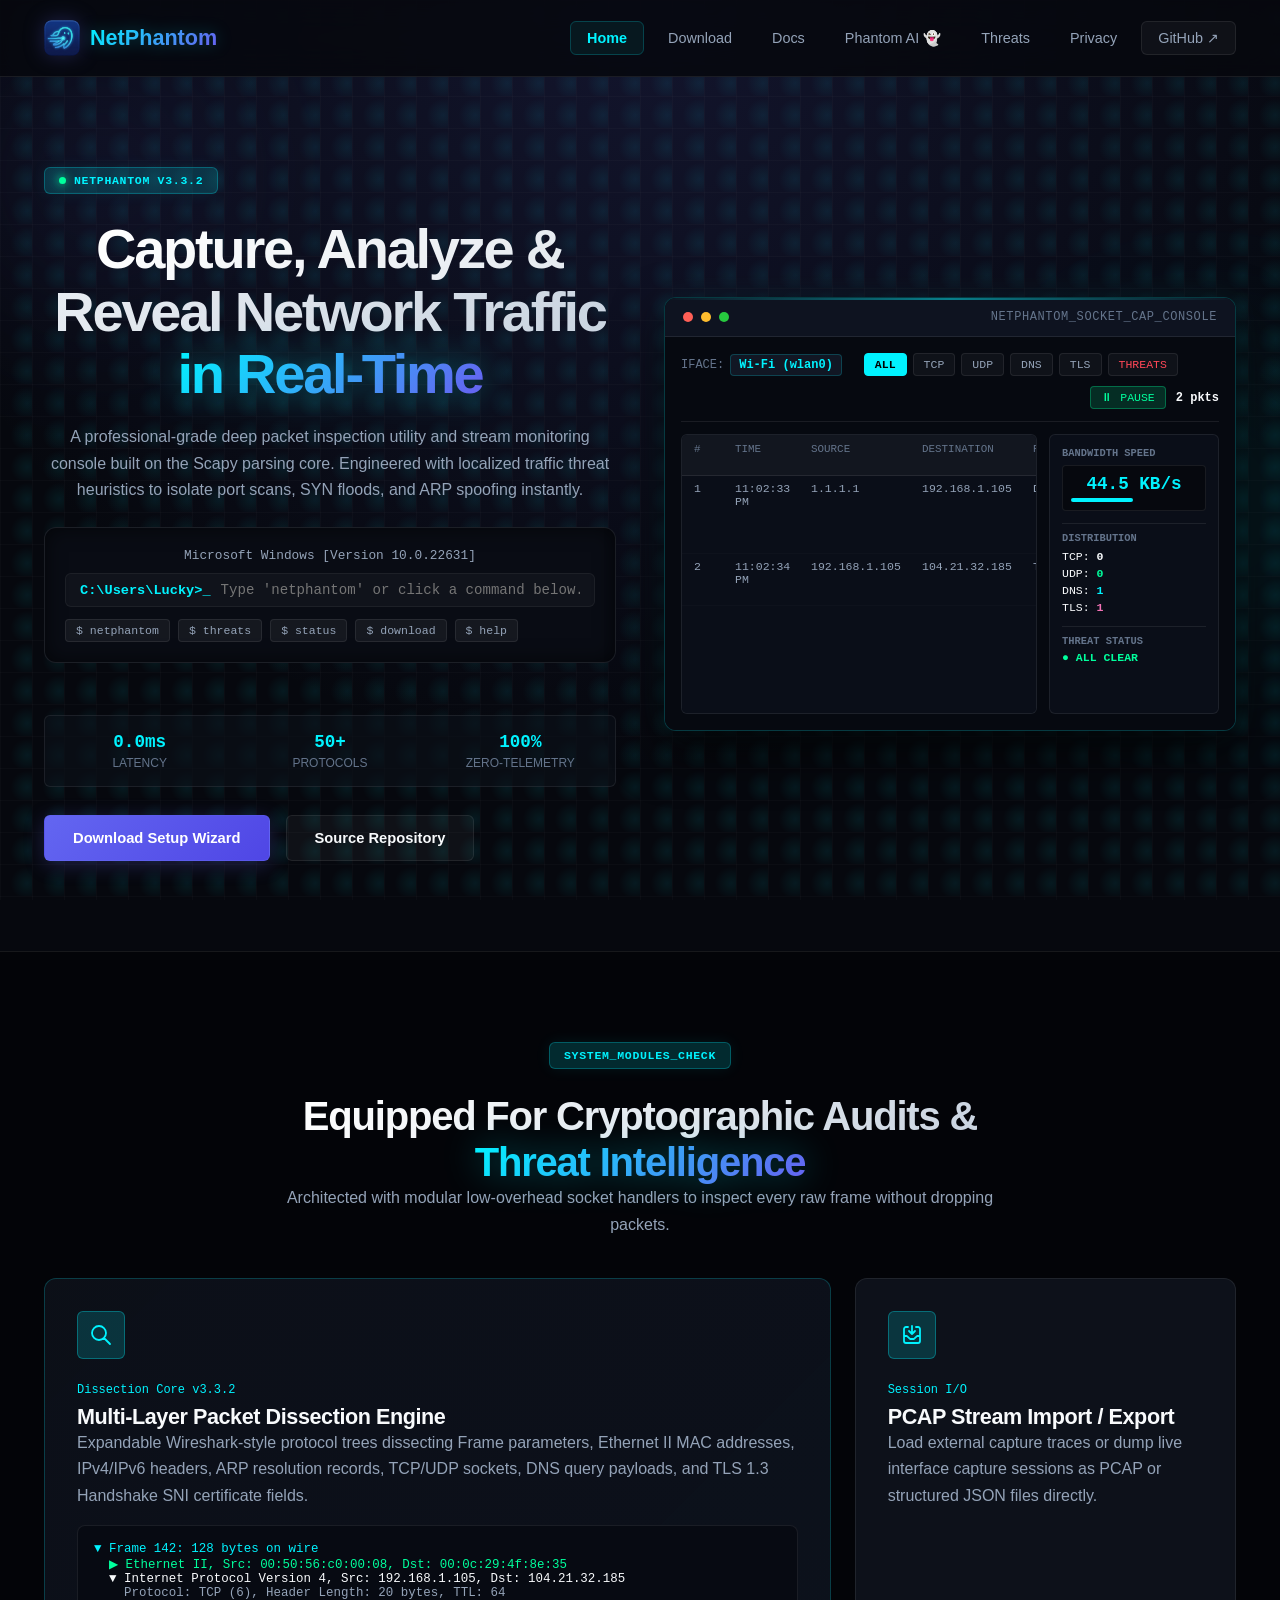
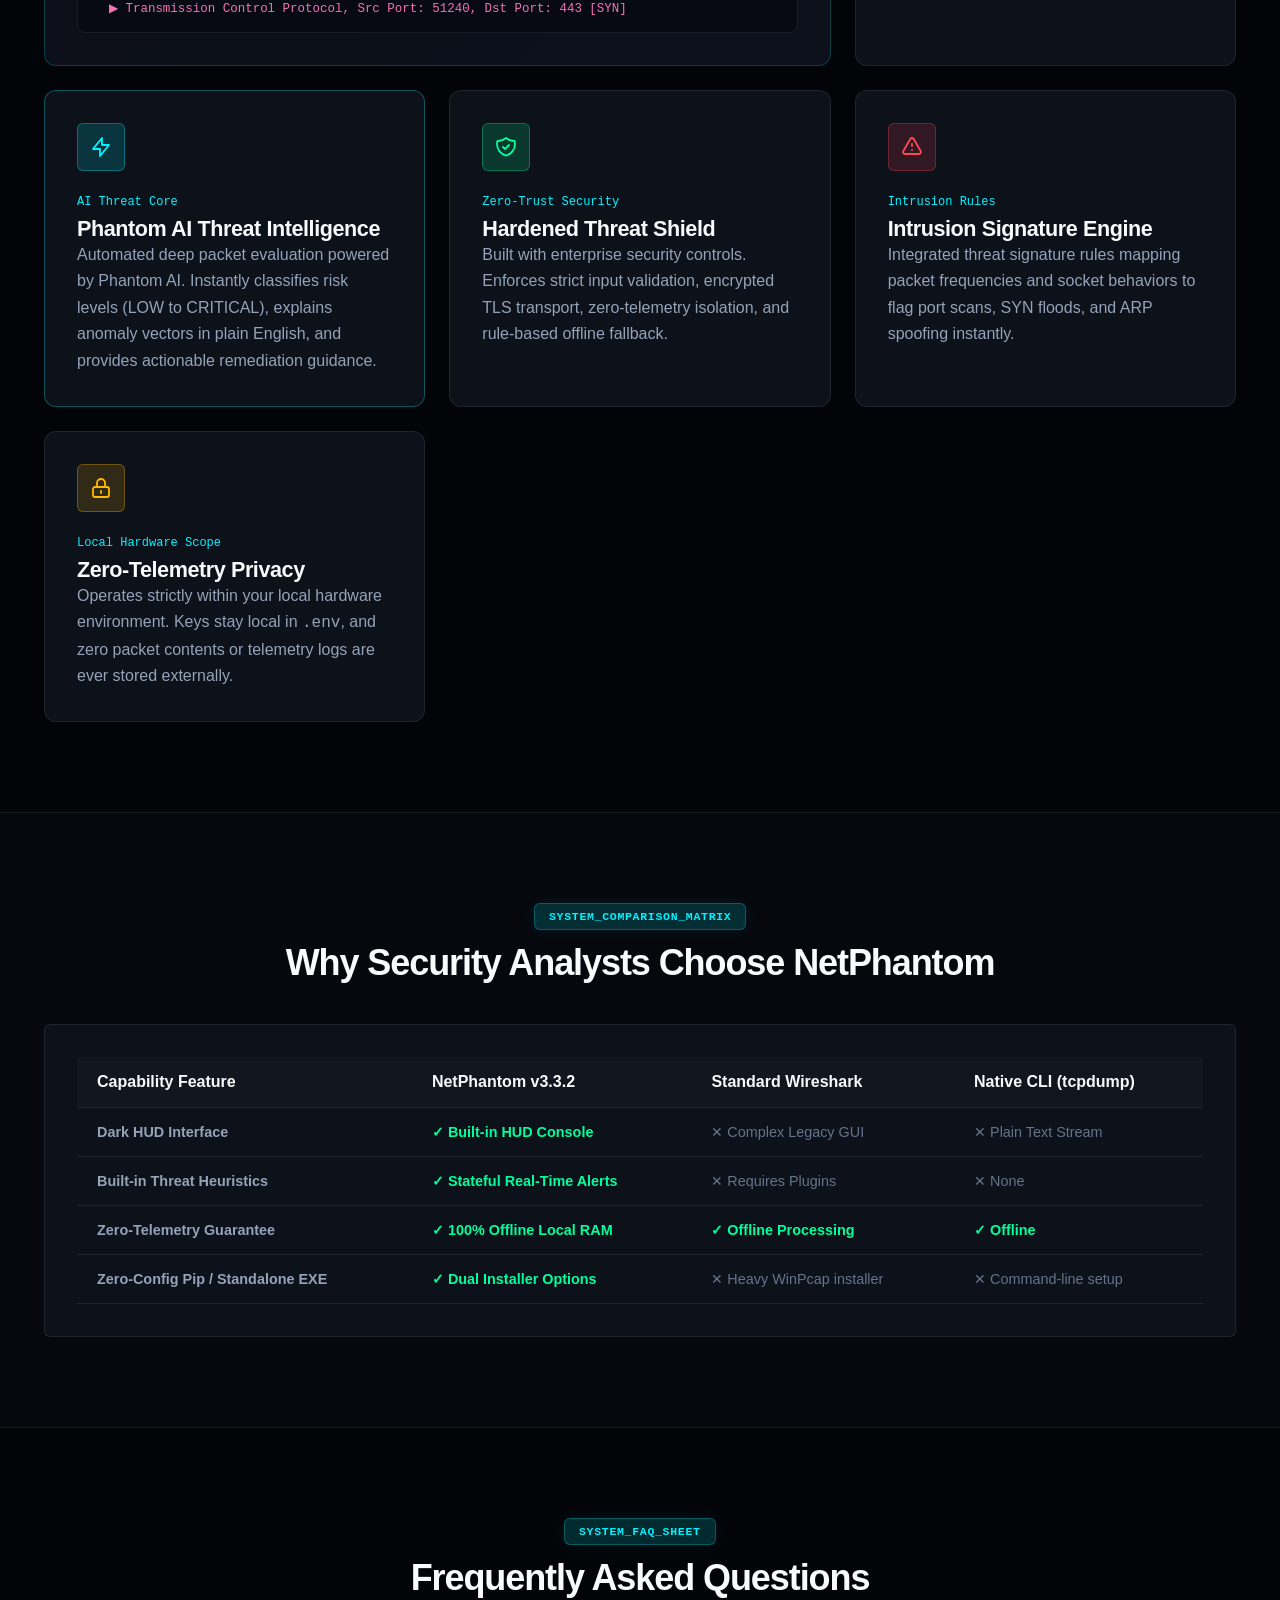
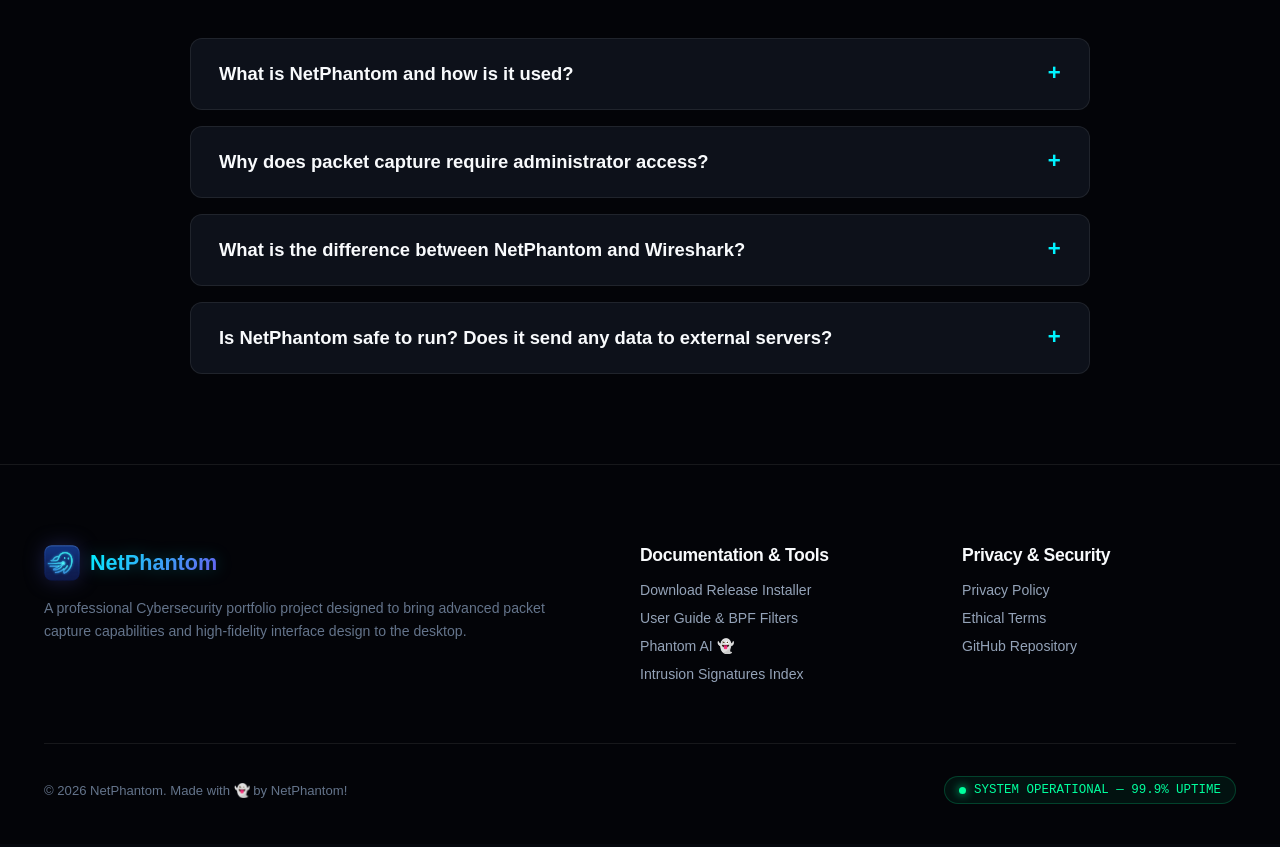
==== commit 2a5ccdac: "Enhancements: Cleanup unused worker folder, purgecss optimization, update v3.3.2" ====
--- a/index.html
+++ b/index.html
@@ -62,7 +62,7 @@
                 <!-- Left Column: Headline, CLI Shell & Actions -->
                 <div class="hero-left" style="text-align:center;">
                     <div class="hud-tag">
-                        <span class="status-dot"></span> NETPHANTOM v3.3.1
+                        <span class="status-dot"></span> NETPHANTOM v3.3.2
                     </div>
 
                     <!-- Dynamic Animated Shimmer & Gradient Flow Title -->
@@ -167,7 +167,7 @@
                                 d="M21 21l-6-6m2-5a7 7 0 11-14 0 7 7 0 0114 0z"></path>
                         </svg>
                     </div>
-                    <span class="code-tag">Dissection Core v3.3.1</span>
+                    <span class="code-tag">Dissection Core v3.3.2</span>
                     <h3>Multi-Layer Packet Dissection Engine</h3>
                     <p>
                         Expandable Wireshark-style protocol trees dissecting Frame parameters, Ethernet II MAC
@@ -272,7 +272,7 @@
                     <thead>
                         <tr>
                             <th>Capability Feature</th>
-                            <th>NetPhantom v3.3.1</th>
+                            <th>NetPhantom v3.3.2</th>
                             <th>Standard Wireshark</th>
                             <th>Native CLI (tcpdump)</th>
                         </tr>
@@ -376,8 +376,8 @@
                     <ul>
                         <li><a href="download">Download Release Installer</a></li>
                         <li><a href="docs">User Guide & BPF Filters</a></li>
-                        <li><a href="ai" id="nav-ai-id">Phantom AI 👻</a></li>
-                    <li><a href="threats">Intrusion Signatures Index</a></li>
+                        <li><a href="ai" id="footer-ai-id">Phantom AI 👻</a></li>
+                        <li><a href="threats">Intrusion Signatures Index</a></li>
                     </ul>
                 </div>
                 <div class="footer-col">
--- a/style.css
+++ b/style.css
@@ -160,14 +160,6 @@
     50% { background-position: 100% 50%; filter: drop-shadow(0 0 25px rgba(99, 102, 241, 0.5)); }
     100% { background-position: 0% 50%; filter: drop-shadow(0 0 15px rgba(0, 243, 255, 0.3)); }
 }
-
-.text-gradient {
-    background: linear-gradient(135deg, #ffffff 10%, var(--cyan) 60%, var(--accent) 100%);
-    -webkit-background-clip: text;
-    -webkit-text-fill-color: transparent;
-}
-
-.text-cyan { color: var(--cyan); }
 .text-emerald { color: var(--emerald); }
 .text-warning { color: var(--warning); }
 .text-error { color: var(--error); }
@@ -591,13 +583,6 @@
     box-shadow: 0 0 20px rgba(0, 243, 255, 0.1);
 }
 
-.cli-hdr {
-    color: var(--text-dim);
-    font-size: 0.72rem;
-    margin-bottom: 4px;
-    letter-spacing: 0.04em;
-}
-
 .cli-sub {
     color: var(--text-secondary);
     font-size: 0.8rem;
@@ -826,8 +811,6 @@
 
 .sim-table-row.tcp { color: #60a5fa; }
 .sim-table-row.udp { color: #34d399; }
-.sim-table-row.dns { color: #c084fc; }
-.sim-table-row.tls { color: #f472b6; }
 .sim-table-row.threat { color: #f87171; background: rgba(239, 68, 68, 0.12); font-weight: bold; }
 
 .sim-sidebar {
@@ -1725,7 +1708,7 @@
     0%, 100% { opacity: 1; filter: brightness(1); }
     50%       { opacity: 0.75; filter: brightness(1.3); }
 }
-.severity-critical, .severity-high {
+ .severity-high {
     animation: severity-pulse 2s ease-in-out infinite;
 }
 
@@ -1754,29 +1737,6 @@
 }
 
 /* ── Footer gradient underline slide ── */
-.footer-nav a {
-    position: relative;
-    color: var(--text-dim);
-    text-decoration: none;
-    font-size: 0.875rem;
-    transition: color 0.2s ease;
-}
-.footer-nav a::after {
-    content: '';
-    position: absolute;
-    bottom: -2px;
-    left: 0;
-    width: 0;
-    height: 1px;
-    background: var(--cyan);
-    transition: width 0.3s ease;
-}
-.footer-nav a:hover::after {
-    width: 100%;
-}
-.footer-nav a:hover {
-    color: var(--cyan);
-}
 
 /* ── Packet row entrance animation in preview ── */
 @keyframes row-slide-in {
@@ -1852,14 +1812,12 @@
 }
 
 /* ── Hero Title & Threat Signatures Hover Underline Animation ── */
-.hero-title,
-.threat-title-hover {
+.hero-title {
     position: relative;
     display: inline-block;
 }
 
-.hero-title::after,
-.threat-title-hover::after {
+.hero-title::after {
     content: '';
     position: absolute;
     bottom: -6px;
@@ -1873,8 +1831,7 @@
     transition: width 0.45s cubic-bezier(0.4, 0, 0.2, 1);
 }
 
-.hero-title:hover::after,
-.threat-title-hover:hover::after {
+.hero-title:hover::after {
     width: 100%;
 }
 
@@ -1890,113 +1847,16 @@
 /* ──────────────────────────────────────────────
    FLOATING PHANTOM AI CHATBOT WIDGET
    ────────────────────────────────────────────── */
-.phantom-ai-widget {
-    position: fixed;
-    bottom: 24px;
-    right: 24px;
-    z-index: 9999;
-}
-
-.phantom-ai-toggle {
-    display: flex;
-    align-items: center;
-    gap: 8px;
-    background: linear-gradient(135deg, #091322 0%, #0d2137 100%);
-    border: 1px solid var(--cyan);
-    color: #fff;
-    padding: 10px 18px;
-    border-radius: 30px;
-    font-family: var(--font-heading);
-    font-size: 0.88rem;
-    font-weight: 600;
-    cursor: pointer;
-    box-shadow: 0 10px 30px rgba(0, 243, 255, 0.35);
-    transition: all 0.25s ease;
-}
-
-.phantom-ai-toggle:hover {
-    transform: translateY(-2px);
-    box-shadow: 0 14px 40px rgba(0, 243, 255, 0.5);
-}
-
-.ai-status-pulse {
-    width: 8px;
-    height: 8px;
-    background: var(--emerald);
-    border-radius: 50%;
-    box-shadow: 0 0 8px var(--emerald);
-    animation: status-dot-pulse 1.5s ease-in-out infinite;
-}
-
-.phantom-ai-modal {
-    position: absolute;
-    bottom: 60px;
-    right: 0;
-    width: 360px;
-    max-width: calc(100vw - 32px);
-    height: 480px;
-    max-height: calc(100vh - 100px);
-    background: rgba(8, 12, 20, 0.98);
-    backdrop-filter: blur(24px);
-    -webkit-backdrop-filter: blur(24px);
-    border: 1px solid var(--cyan);
-    border-radius: 14px;
-    display: flex;
-    flex-direction: column;
-    box-shadow: 0 20px 50px rgba(0, 0, 0, 0.9);
-    overflow: hidden;
-    animation: ai-modal-pop 0.25s cubic-bezier(0.4, 0, 0.2, 1);
-}
 
 @keyframes ai-modal-pop {
     from { opacity: 0; transform: scale(0.95) translateY(10px); }
     to { opacity: 1; transform: scale(1) translateY(0); }
 }
 
-.ai-modal-hdr {
-    padding: 12px 16px;
-    background: rgba(13, 20, 32, 0.95);
-    border-bottom: 1px solid var(--border-ghost);
-    display: flex;
-    align-items: center;
-    justify-content: space-between;
-}
-
-.ai-modal-title {
-    display: flex;
-    align-items: center;
-    gap: 10px;
-}
-
-.ai-modal-close {
-    background: none;
-    border: none;
-    color: var(--text-dim);
-    font-size: 1.4rem;
-    cursor: pointer;
-    line-height: 1;
-}
-.ai-modal-close:hover {
-    color: #fff;
-}
-
-.ai-modal-body {
-    flex: 1;
-    padding: 14px;
-    overflow-y: auto;
-    display: flex;
-    flex-direction: column;
-    gap: 12px;
-}
-
 .ai-msg {
     display: flex;
     gap: 10px;
     align-items: flex-start;
-}
-
-.ai-msg-user {
-    flex-direction: row-reverse;
 }
 
 .ai-avatar {
@@ -2015,65 +1875,6 @@
     word-wrap: break-word;
 }
 
-.ai-msg-user .ai-bubble {
-    background: rgba(0, 243, 255, 0.15);
-    border-color: var(--cyan);
-    color: #fff;
-}
-
-.ai-msg-blocked .ai-bubble {
-    background: rgba(239, 68, 68, 0.15);
-    border-color: var(--danger);
-    color: #fca5a5;
-}
-
-.ai-modal-footer {
-    padding: 10px 12px;
-    background: rgba(10, 15, 24, 0.95);
-    border-top: 1px solid var(--border-ghost);
-}
-
-.ai-security-tag {
-    font-size: 0.60rem;
-    color: var(--emerald);
-    text-align: center;
-    margin-bottom: 6px;
-    font-family: var(--font-mono);
-}
-
-.ai-input-wrapper {
-    display: flex;
-    gap: 8px;
-}
-
-.ai-input-wrapper input {
-    flex: 1;
-    background: #060911;
-    border: 1px solid var(--border-ghost);
-    border-radius: 6px;
-    padding: 8px 12px;
-    color: #fff;
-    font-size: 0.82rem;
-    outline: none;
-}
-.ai-input-wrapper input:focus {
-    border-color: var(--cyan);
-}
-
-.ai-send-btn {
-    background: var(--cyan);
-    color: #000;
-    border: none;
-    border-radius: 6px;
-    padding: 8px 12px;
-    font-size: 0.78rem;
-    font-weight: 700;
-    cursor: pointer;
-}
-.ai-send-btn:hover {
-    background: #fff;
-}
-
 .ai-chip-btn {
     background: #0d1522;
     border: 1px solid var(--border-ghost);
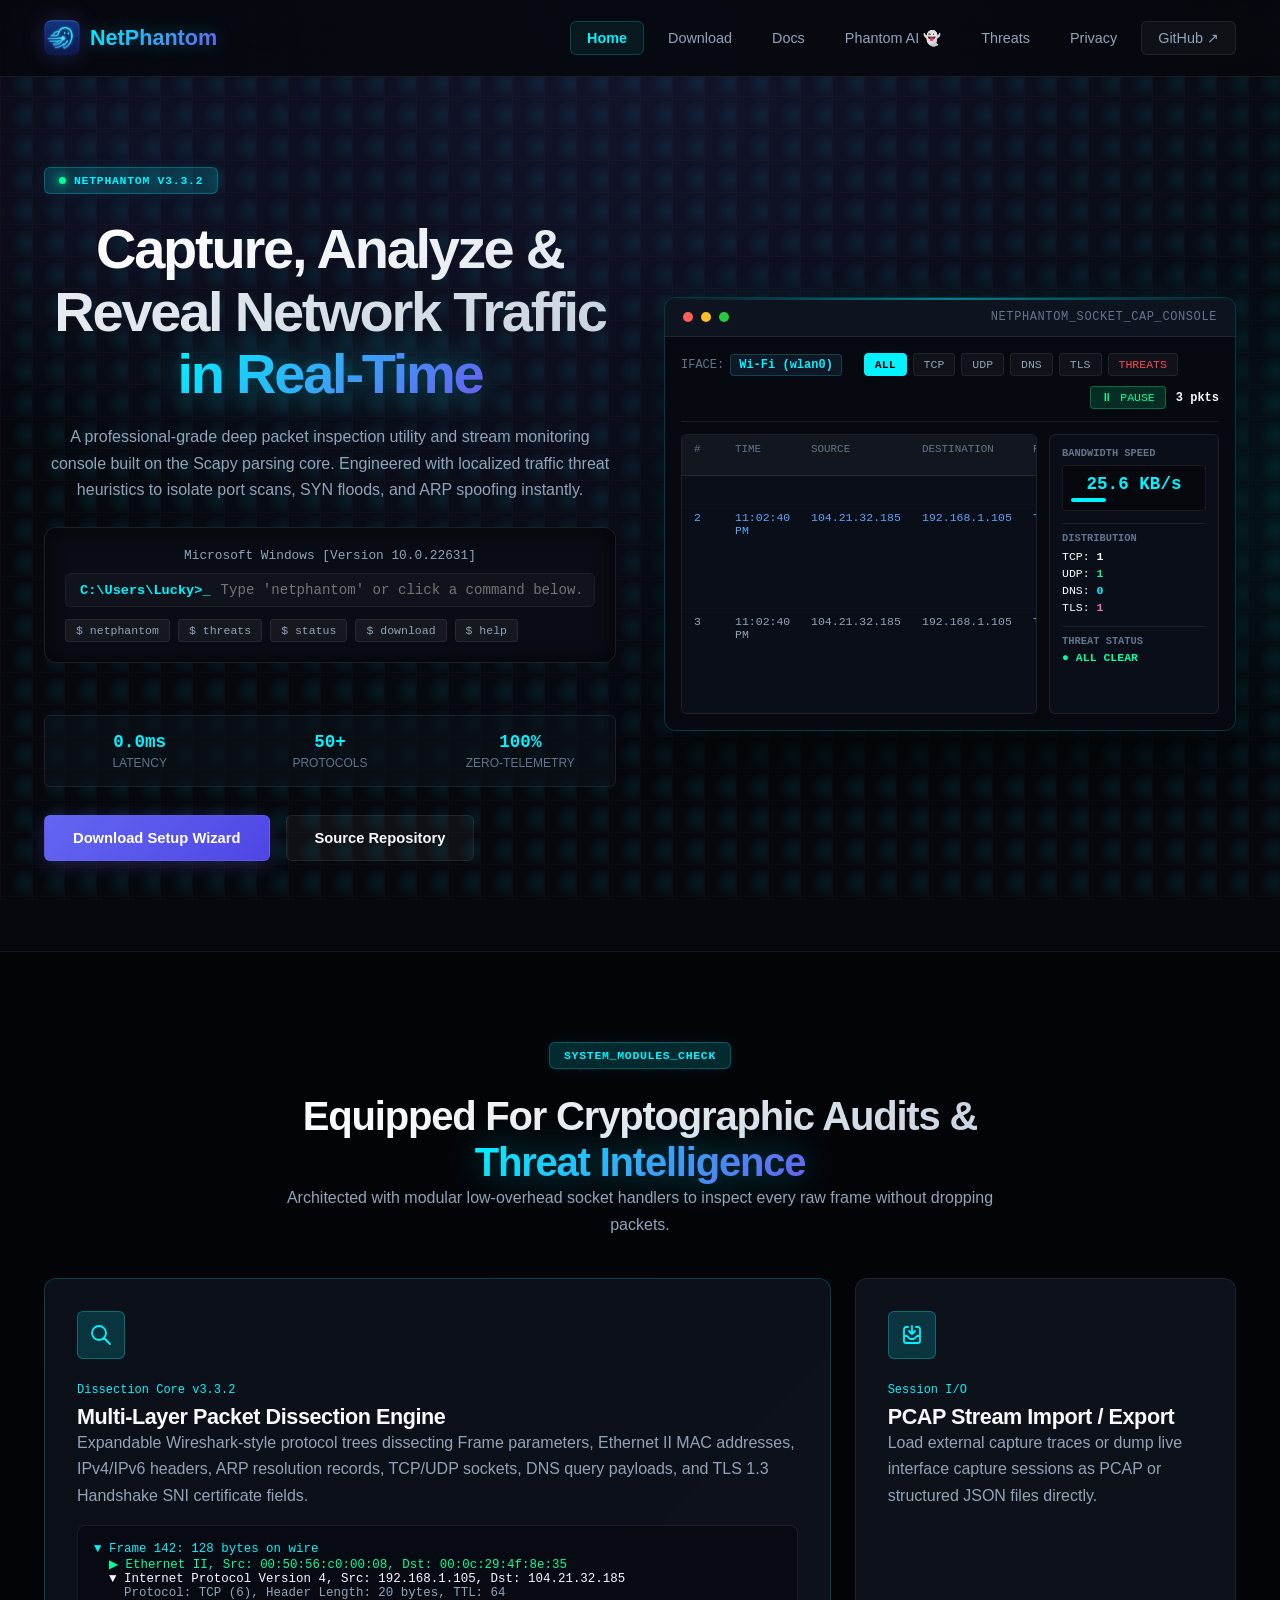
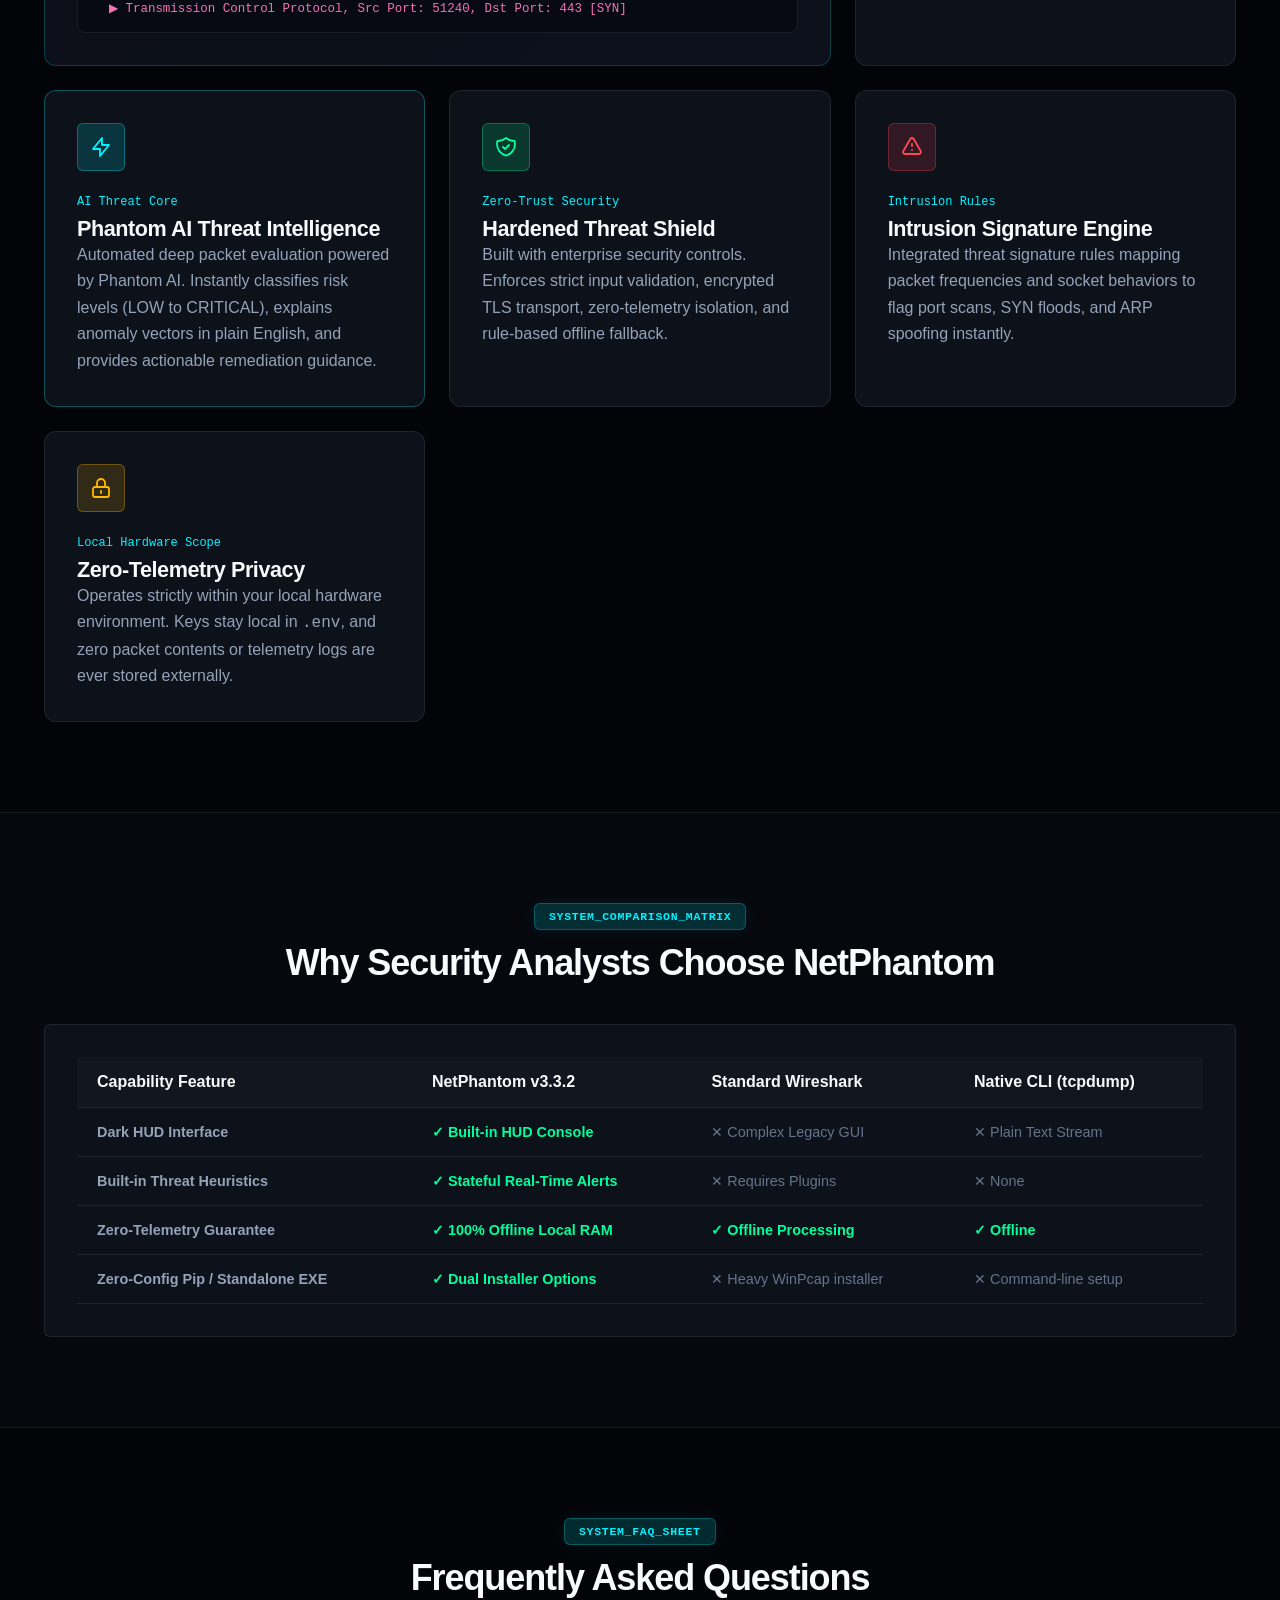
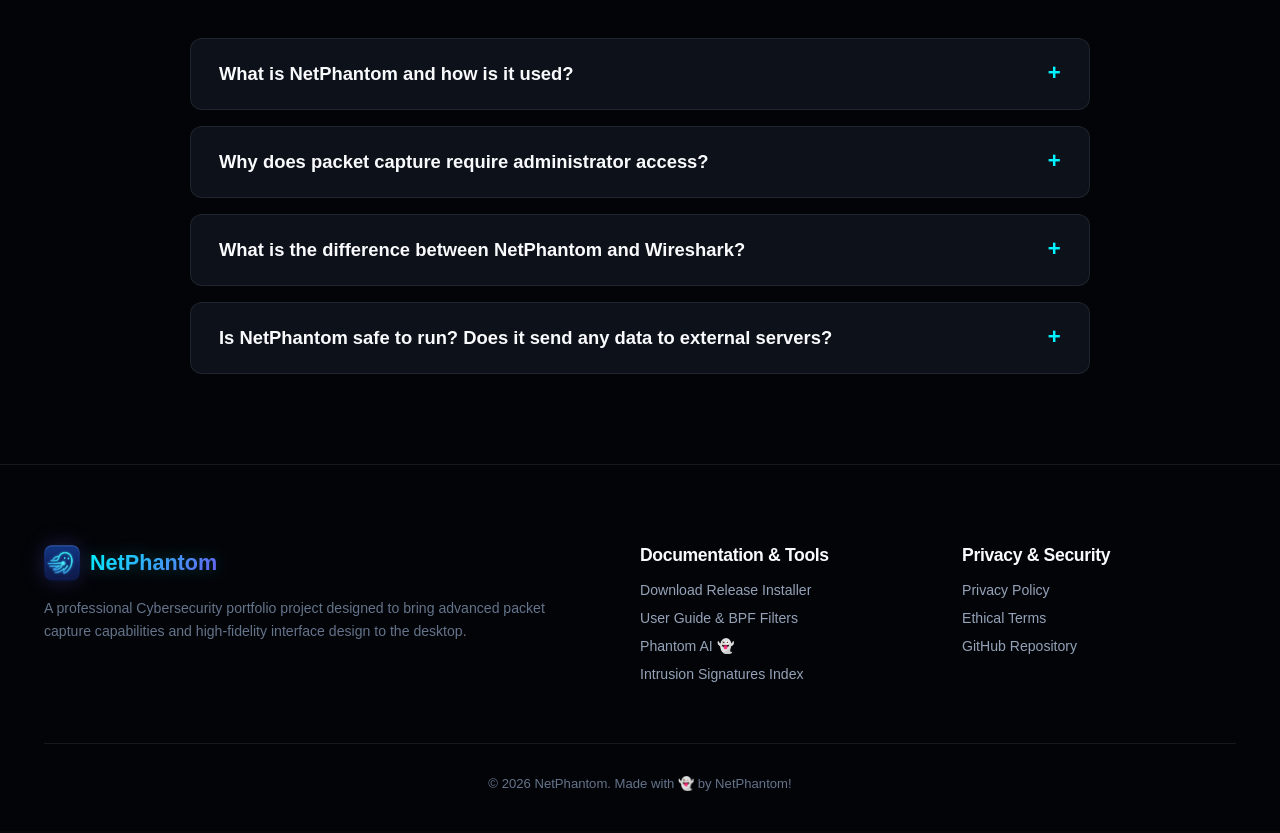
==== commit 4a680c55: "UI/AI: Remove system operational ping bar globally and center footer copyright" ====
--- a/index.html
+++ b/index.html
@@ -392,9 +392,7 @@
 
             <div class="footer-bottom">
                 <div>© 2026 NetPhantom. Made with 👻 by NetPhantom!</div>
-                <div class="status-ping-bar">
-                    <span class="status-dot"></span> SYSTEM OPERATIONAL — 99.9% UPTIME
-                </div>
+                
             </div>
         </div>
     </footer>
--- a/style.css
+++ b/style.css
@@ -1264,7 +1264,7 @@
 .footer-bottom {
     display: flex;
     align-items: center;
-    justify-content: space-between;
+    justify-content: center;
     padding-top: 32px;
     font-size: 0.82rem;
     color: var(--text-dim);
@@ -1859,6 +1859,20 @@
     align-items: flex-start;
 }
 
+.ai-msg-user {
+    flex-direction: row-reverse;
+}
+
+.ai-msg-user .ai-bubble {
+    background: #0d1829;
+    border-color: rgba(0, 243, 255, 0.25);
+    border-top-right-radius: 2px;
+}
+
+.ai-msg-system .ai-bubble, .ai-msg-blocked .ai-bubble {
+    border-top-left-radius: 2px;
+}
+
 .ai-avatar {
     font-size: 1.1rem;
 }
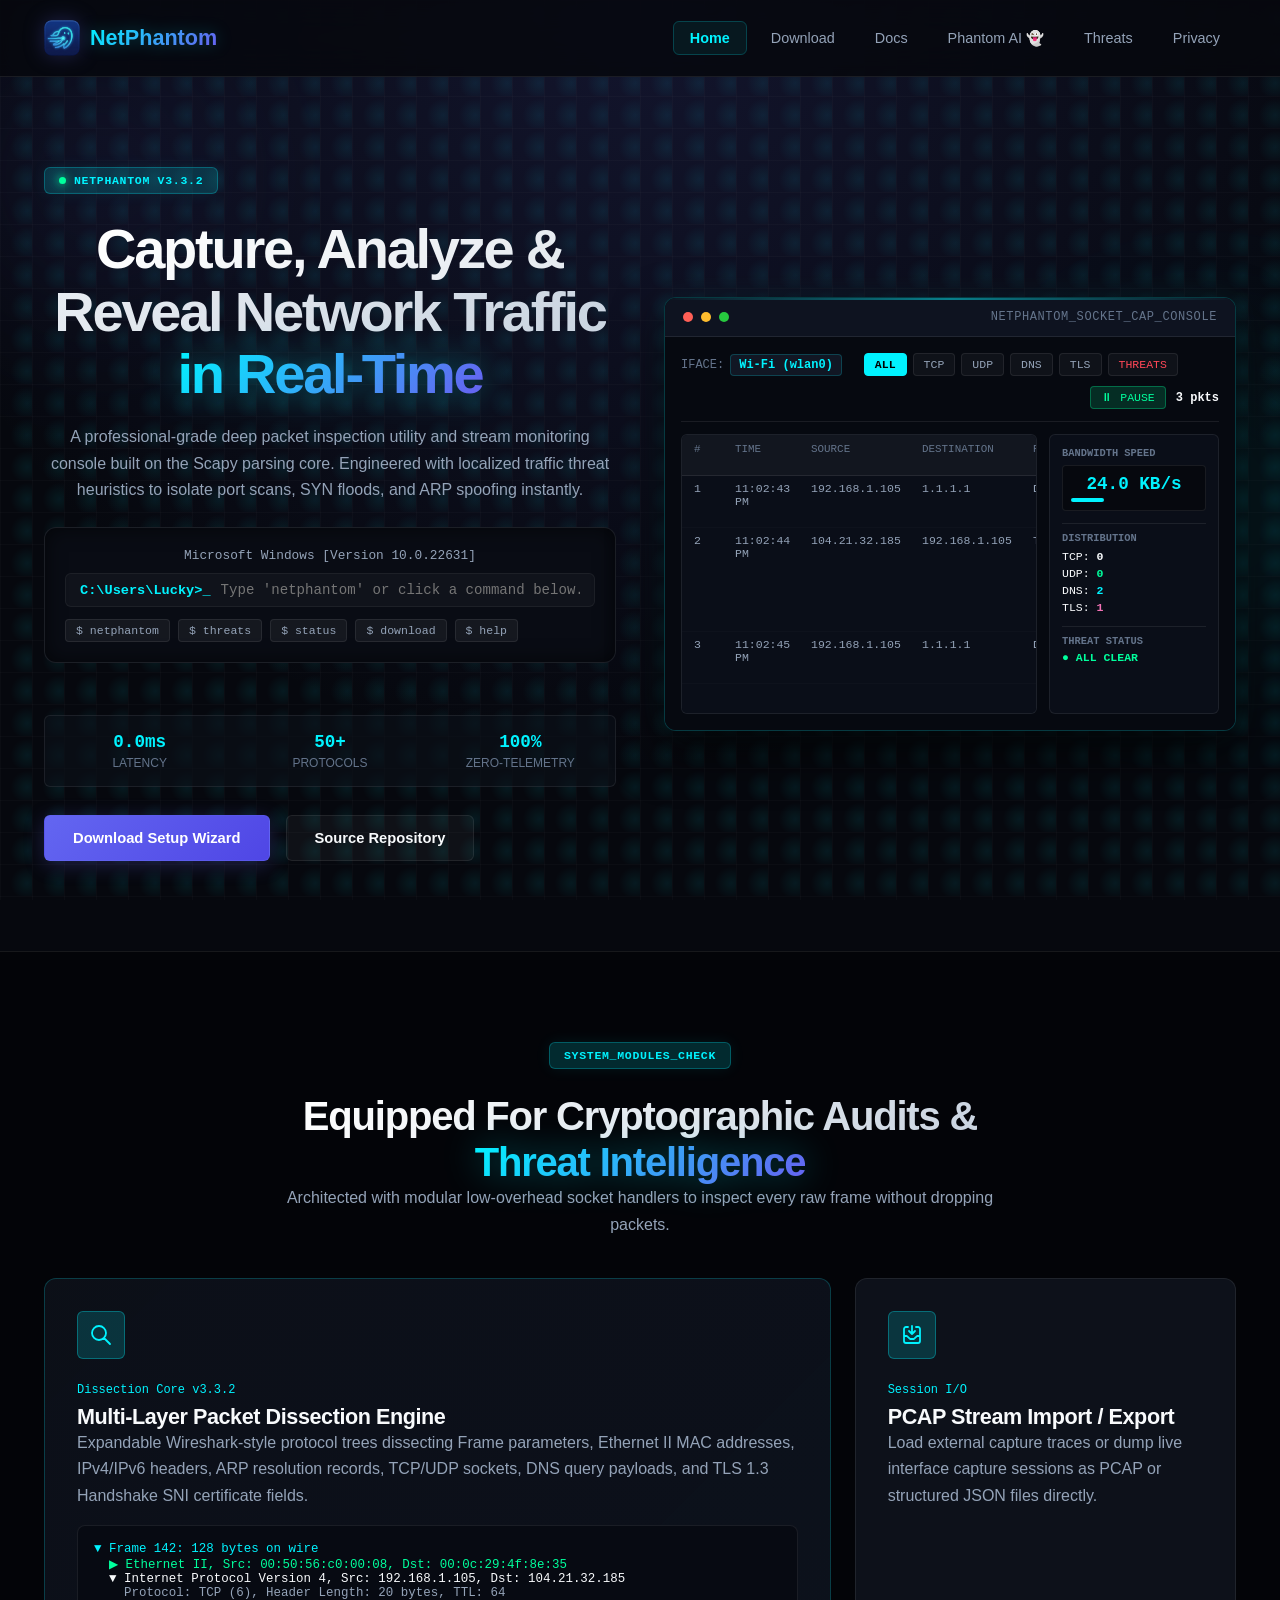
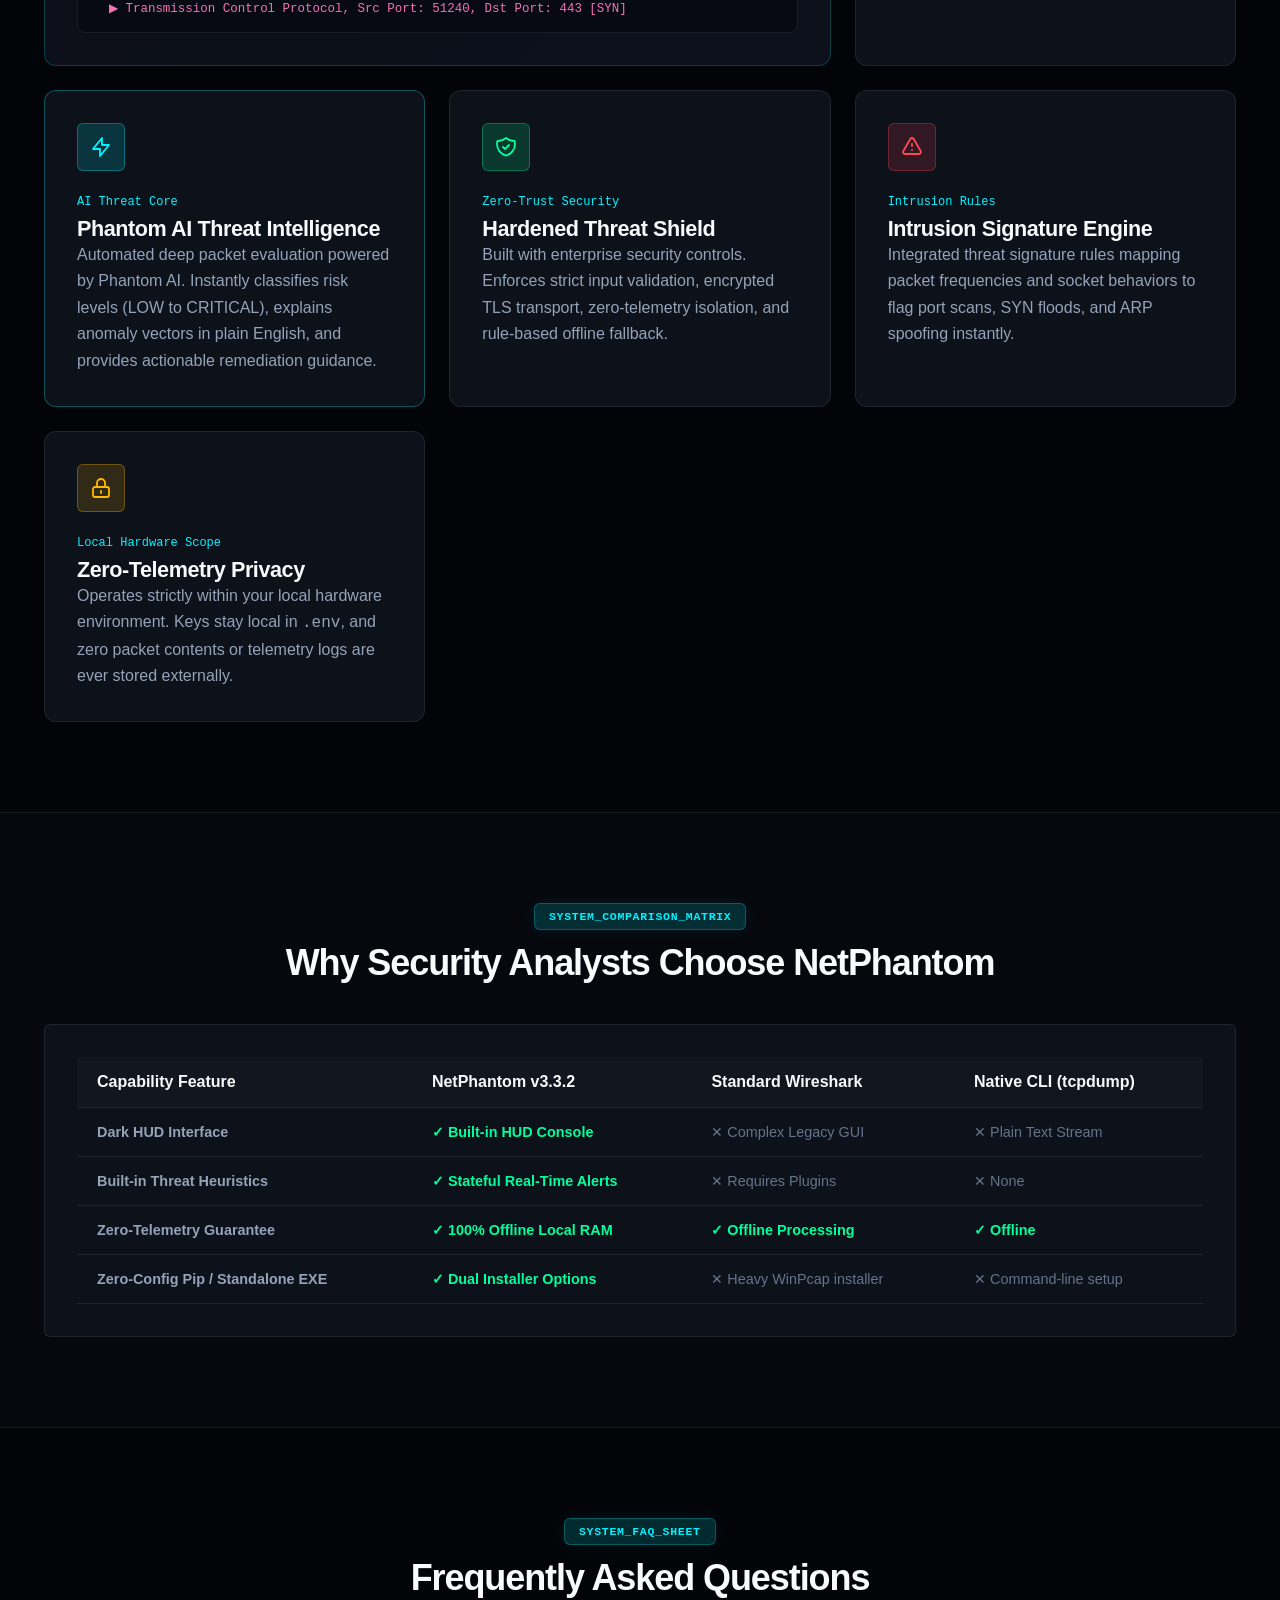
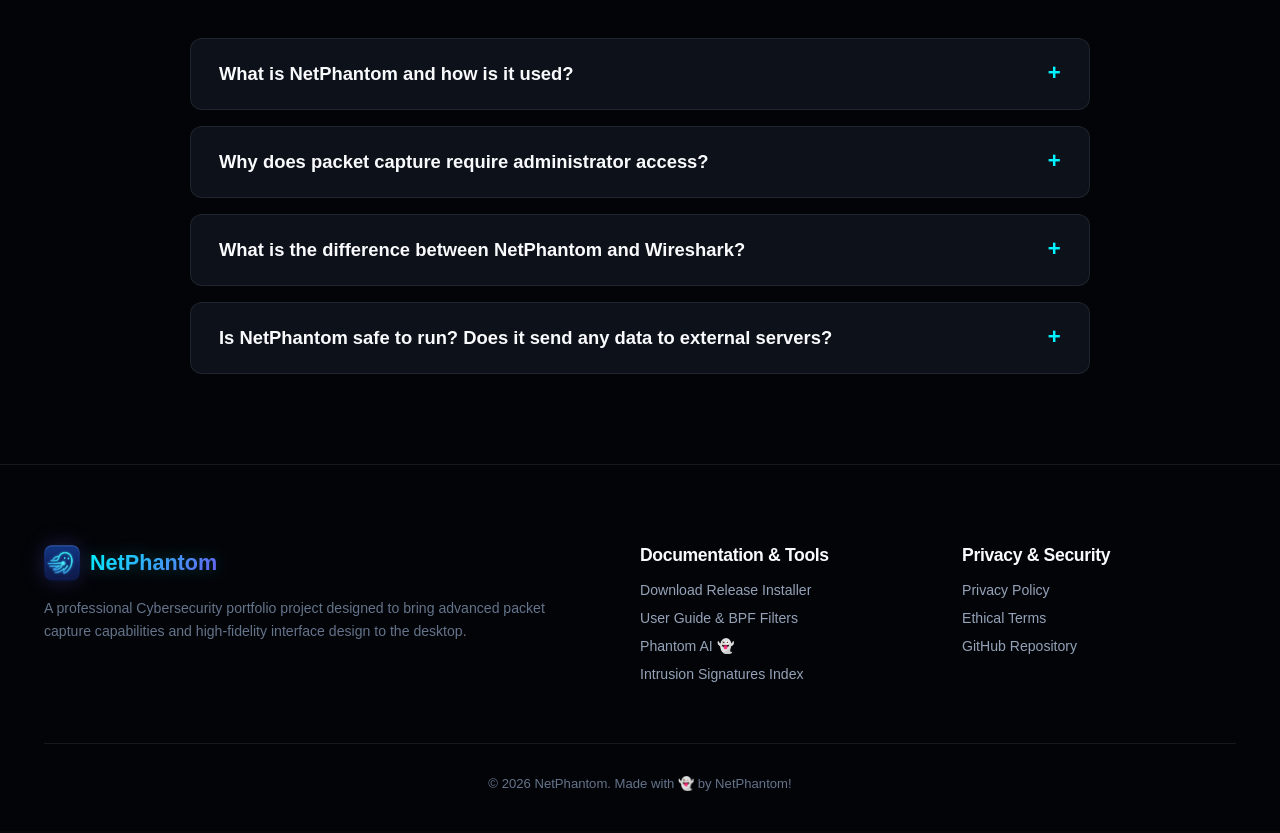
==== commit 8b610e8a: "UI: Remove GitHub button from navigation header globally" ====
--- a/index.html
+++ b/index.html
@@ -44,8 +44,7 @@
                     <li><a href="ai" id="nav-ai-id">Phantom AI 👻</a></li>
                     <li><a href="threats" id="nav-threats-id">Threats</a></li>
                     <li><a href="privacy" id="nav-privacy-id">Privacy</a></li>
-                    <li><a href="https://github.com/lucky-om/NetPhantom" target="_blank" id="nav-github-id"
-                            class="btn btn-sm btn-secondary">GitHub ↗</a></li>
+                    
                 </ul>
             </nav>
         </div>
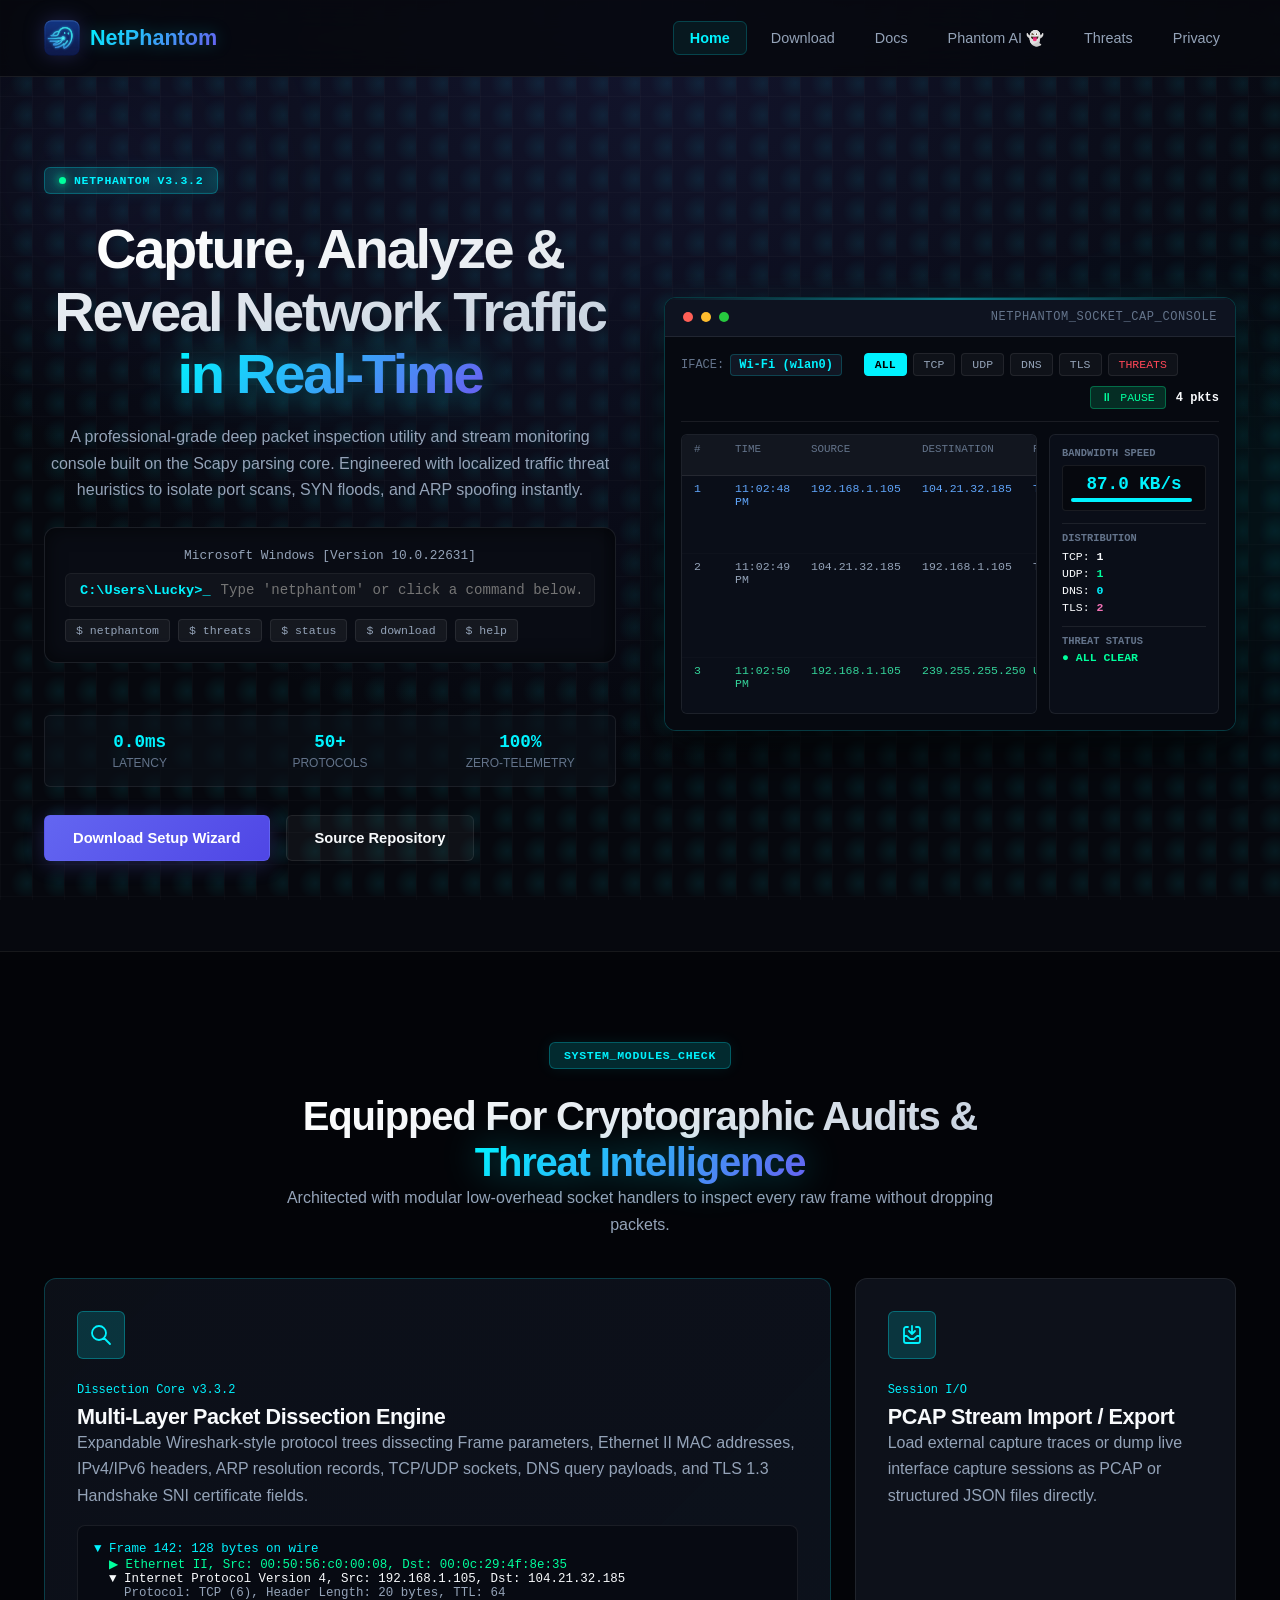
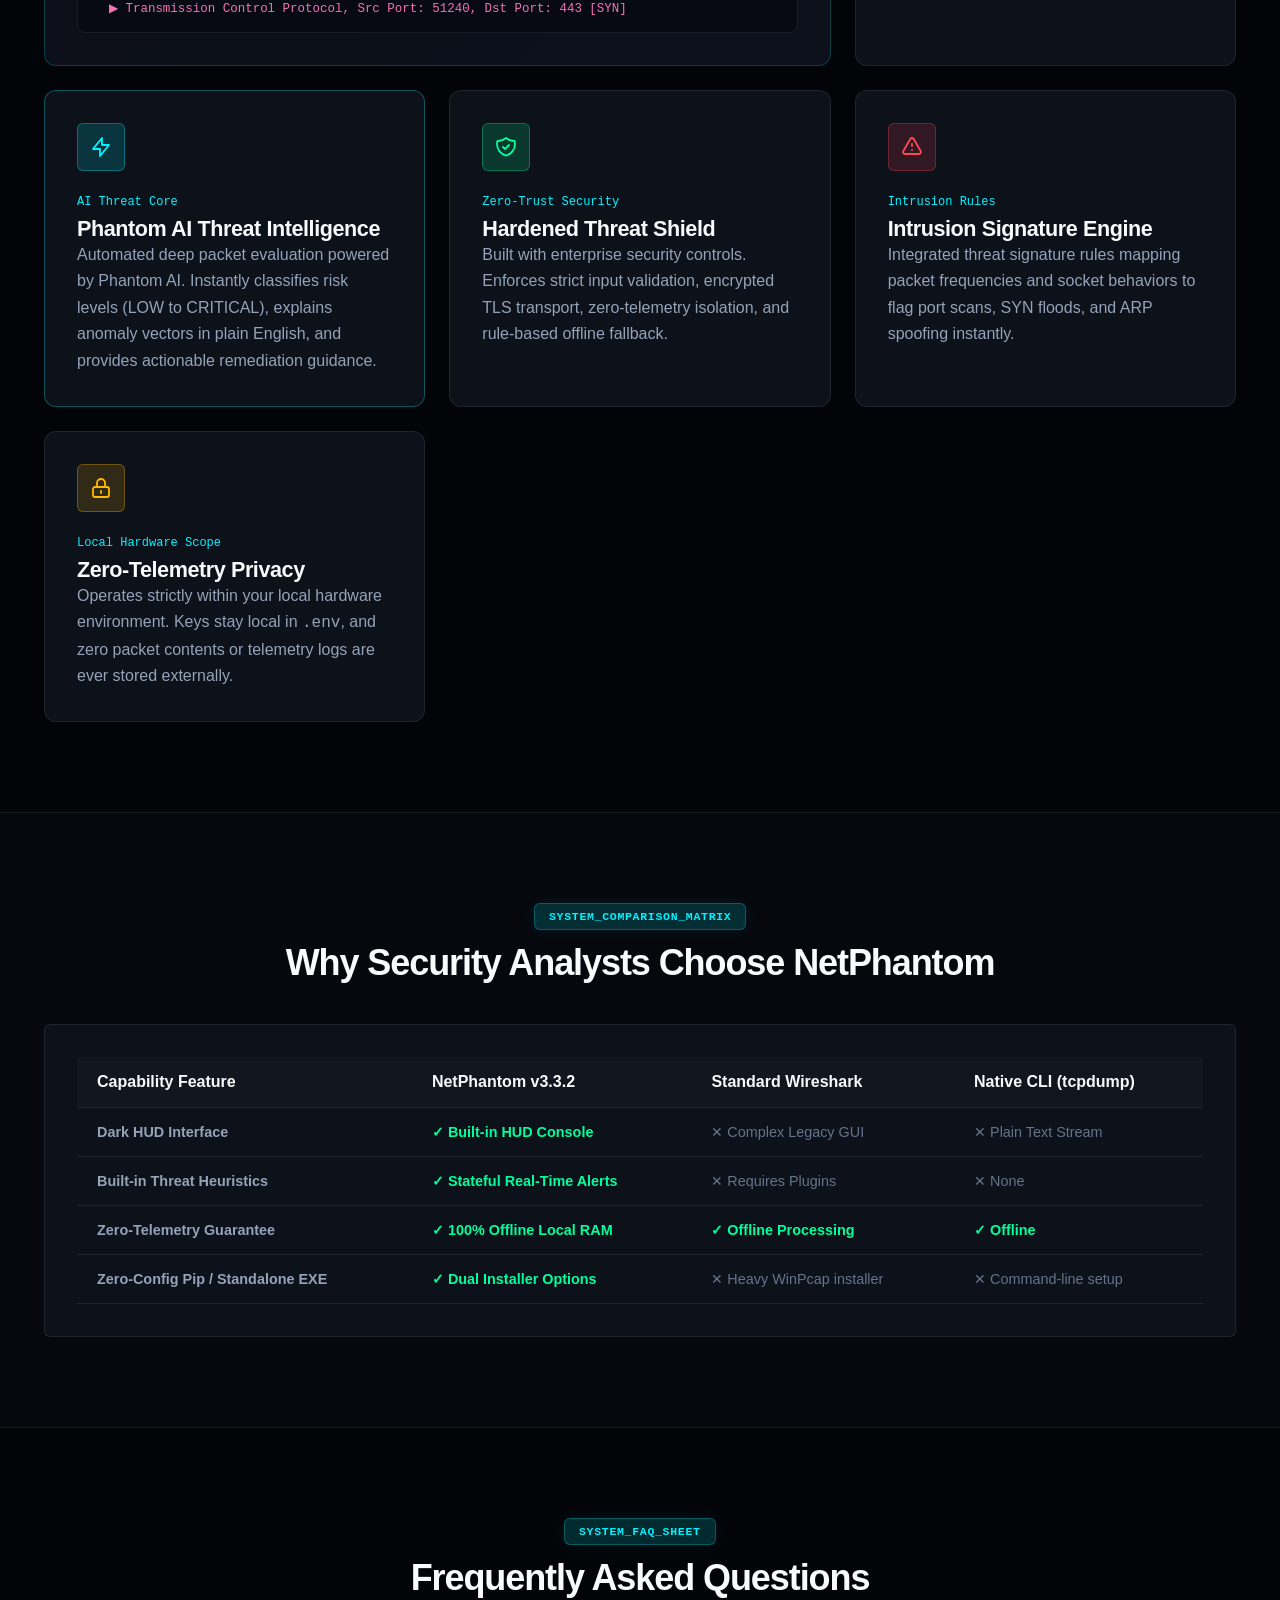
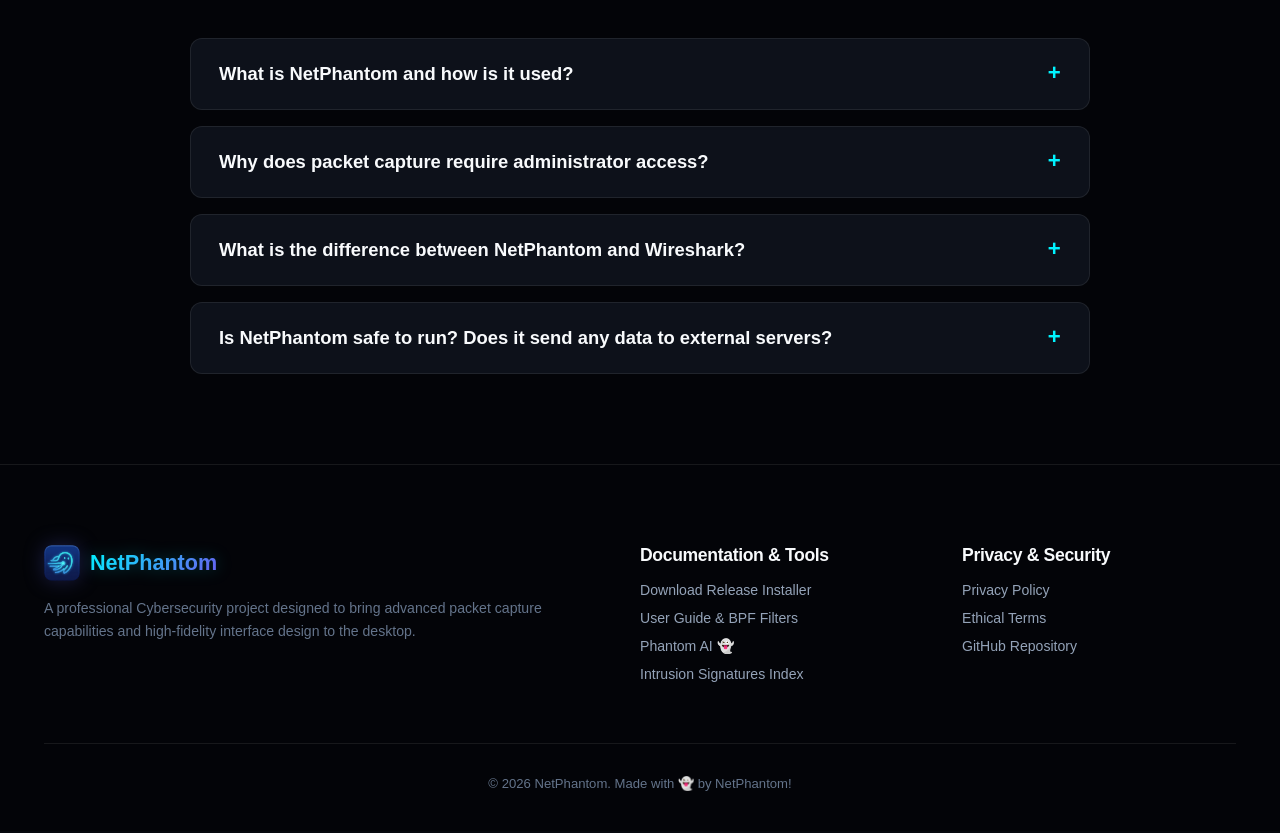
==== commit e813dd41: "UI: Remove intrusion heuristics tag and drop 'portfolio' wording globally" ====
--- a/index.html
+++ b/index.html
@@ -367,7 +367,7 @@
                         <img src="logo.png" alt="NetPhantom Logo" class="nav-logo-icon">
                         <span class="nav-logo-text">NetPhantom</span>
                     </div>
-                    <p>A professional Cybersecurity portfolio project designed to bring advanced packet capture
+                    <p>A professional Cybersecurity project designed to bring advanced packet capture
                         capabilities and high-fidelity interface design to the desktop.</p>
                 </div>
                 <div class="footer-col">
--- a/style.css
+++ b/style.css
@@ -56,6 +56,8 @@
 }
 
 html {
+    overflow-x: hidden;
+    max-width: 100vw;
     scroll-behavior: smooth;
     font-size: 16px;
     background-color: var(--bg-base);
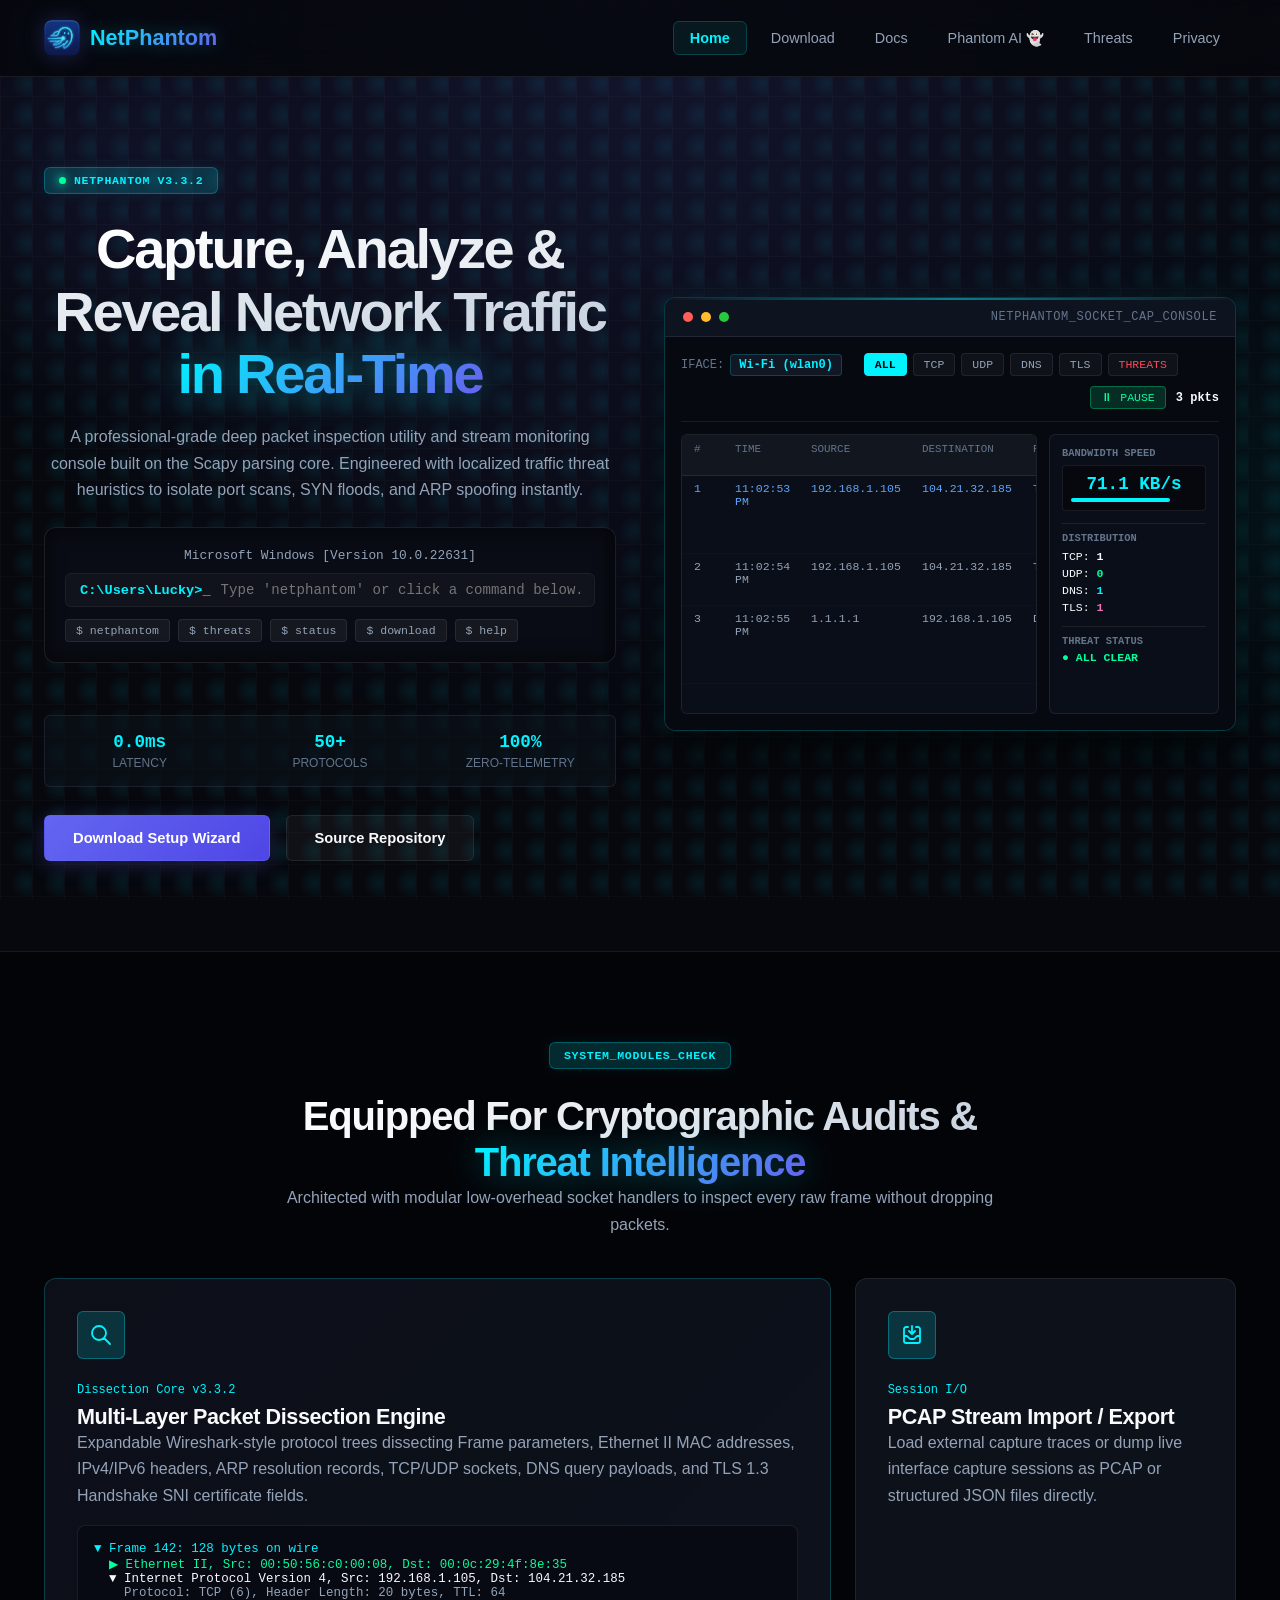
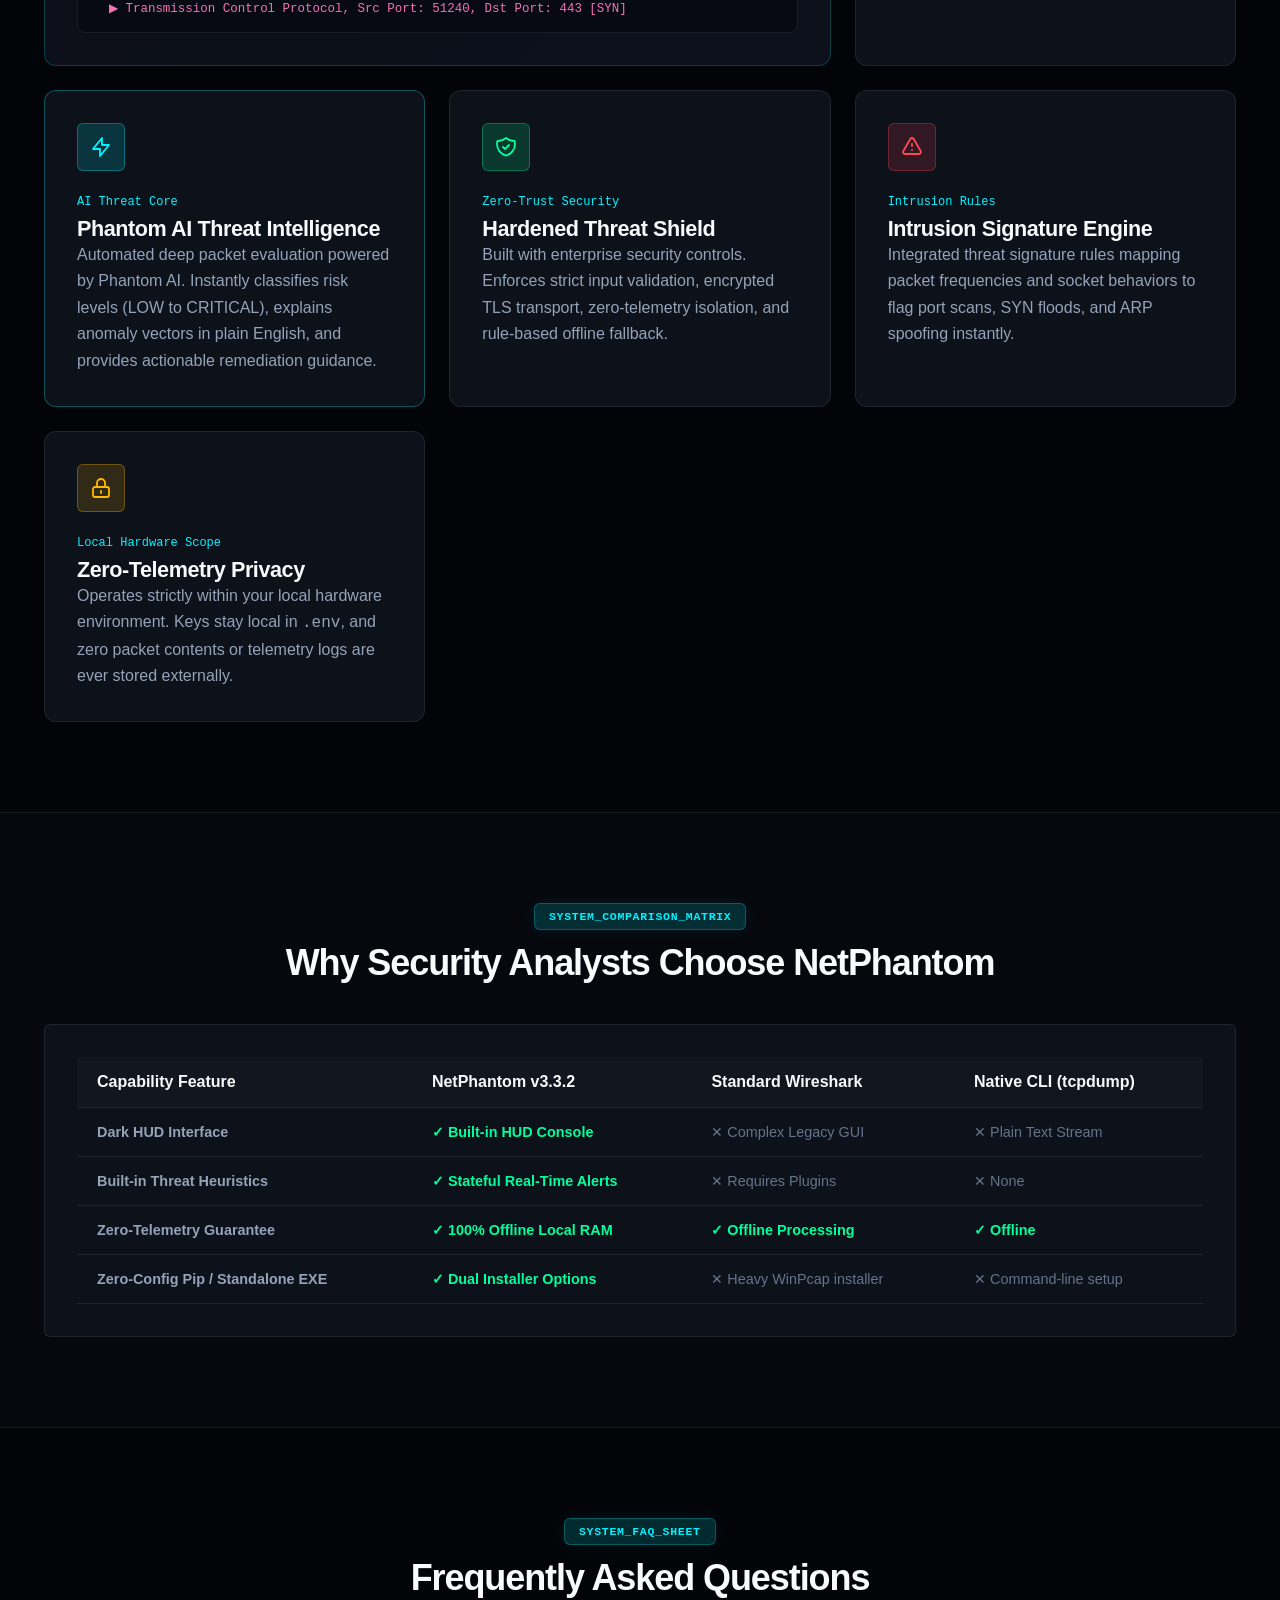
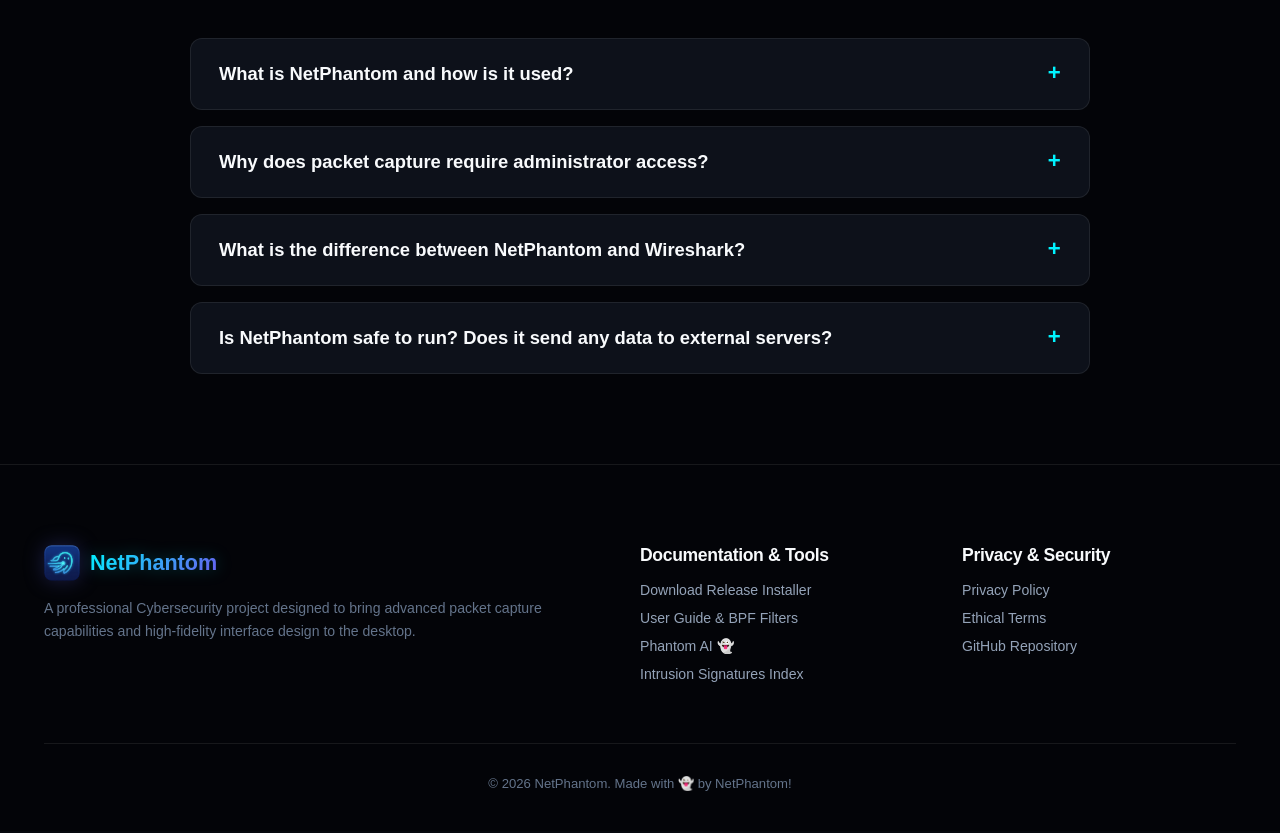
==== commit ff685af6: "SEO: Implement advanced search engine, canonical, and social media tags globally" ====
--- a/index.html
+++ b/index.html
@@ -24,6 +24,18 @@
     <link rel="icon" type="image/png" sizes="16x16" href="favicon-16x16.png">
     <link rel="apple-touch-icon" sizes="180x180" href="apple-touch-icon.png">
     <link rel="stylesheet" href="style.css">
+
+    <!-- Advanced SEO & Search Engine Tags -->
+    <meta name="keywords" content="packet sniffer, network analyzer, cyber security, pcap, scapy, wireshark alternative, network traffic, phantom ai, threat intelligence">
+    <meta name="author" content="Lucky">
+    <meta name="robots" content="index, follow">
+    <link rel="canonical" href="https://lucky-om.github.io/NetPhantom/">
+    
+    <!-- Twitter Cards -->
+    <meta name="twitter:card" content="summary_large_image">
+    <meta name="twitter:title" content="NetPhantom — High-Precision Network Packet Sniffer & Threat Analyzer">
+    <meta name="twitter:description" content="NetPhantom is an advanced network packet sniffer and deep dissection analyzer with built-in threat intelligence heuristics, structured inside a premium HUD interface.">
+    <meta name="twitter:image" content="https://raw.githubusercontent.com/lucky-om/NetPhantom/main/website/assets/og-image.png">
 </head>
 
 <body>
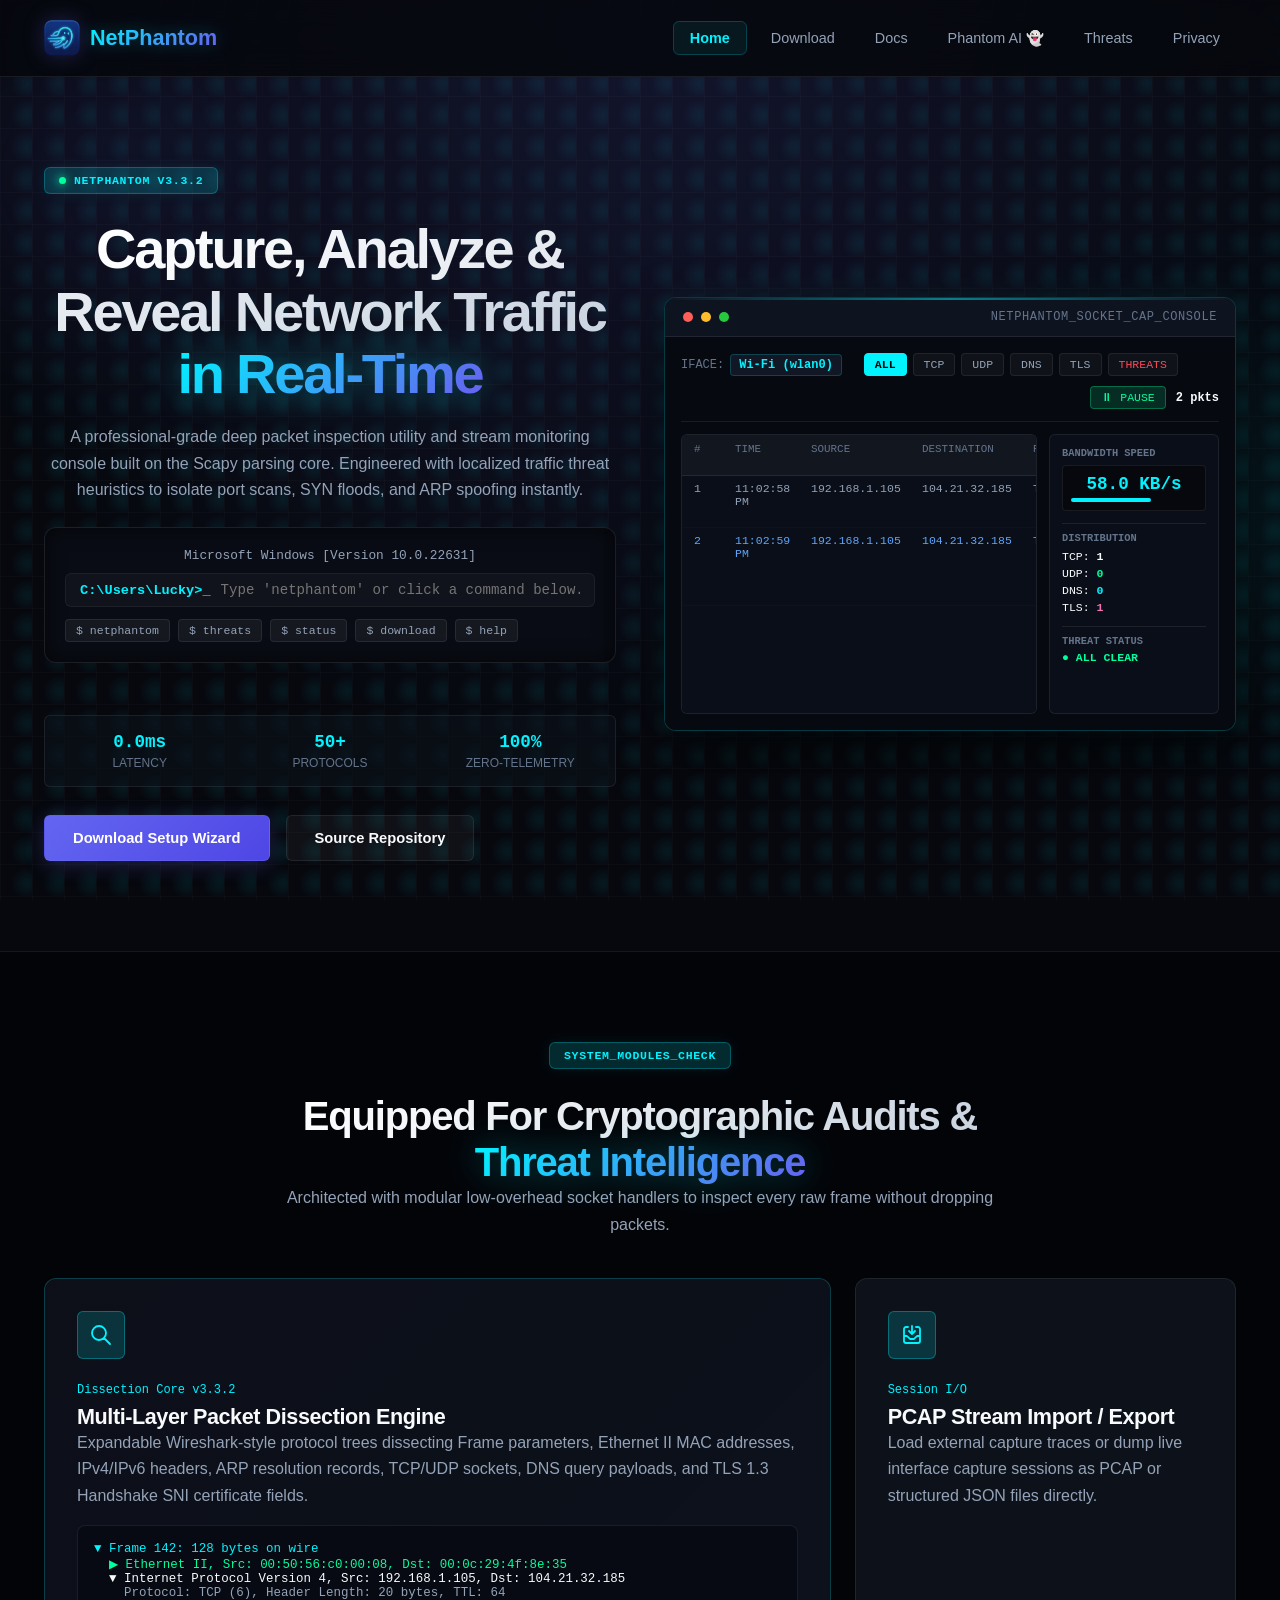
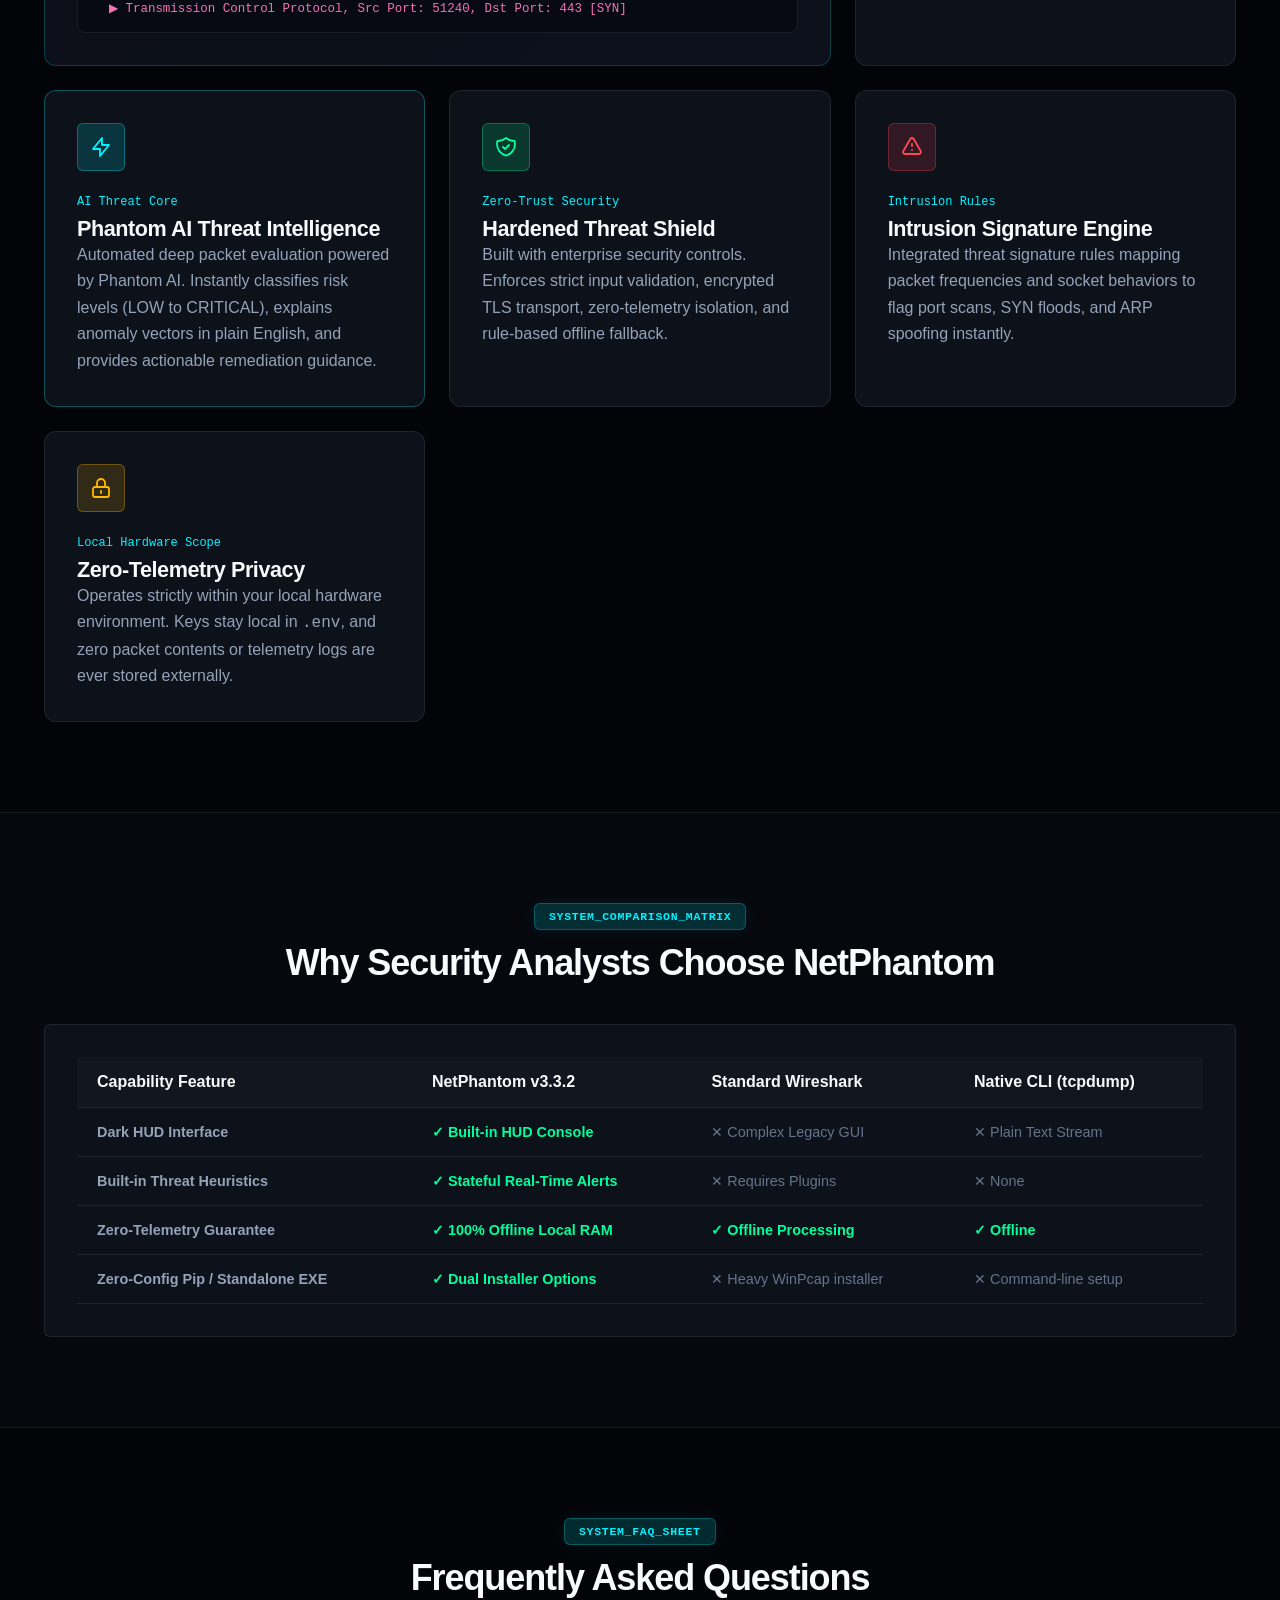
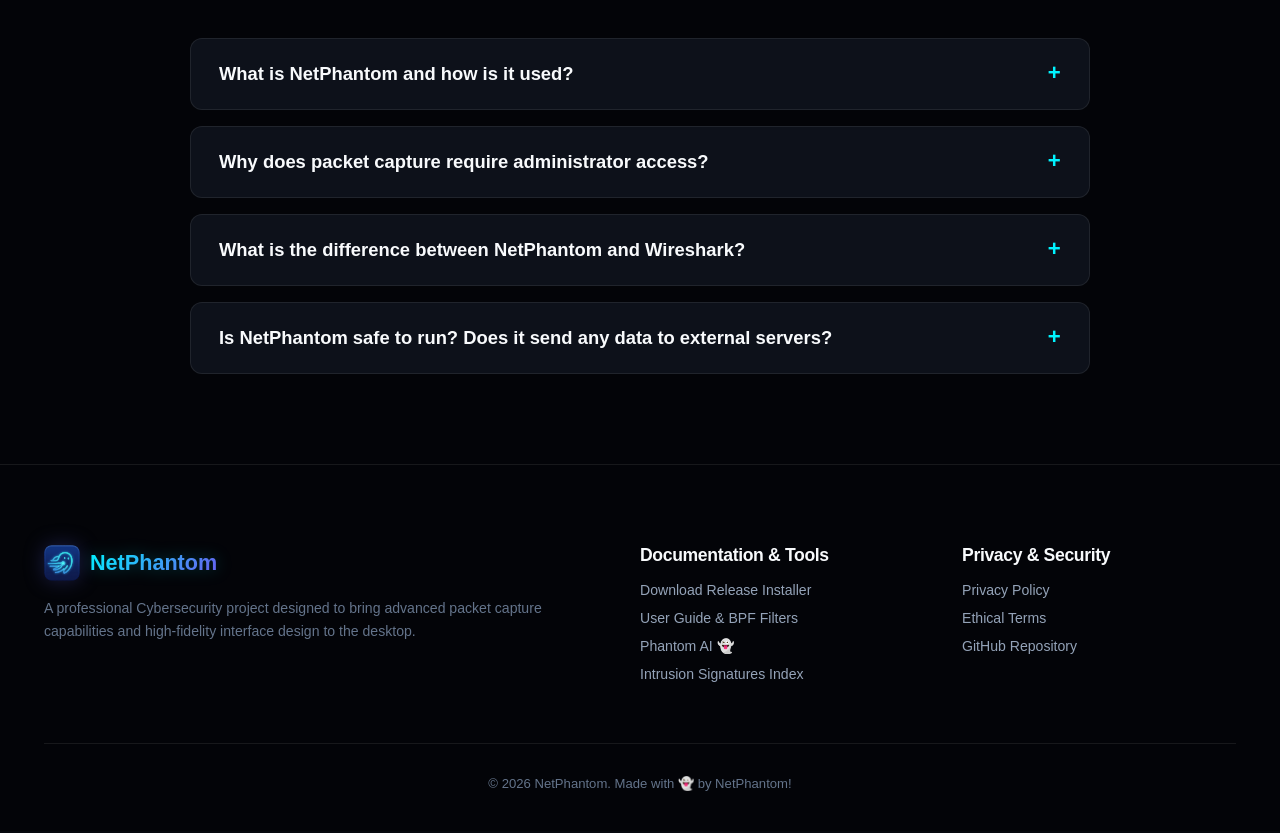
==== commit 3bc8ec65: "feat: Major overhaul - responsive UI, Phantom AI integration, assets restructure - Moved all images/" ====
--- a/index.html
+++ b/index.html
@@ -19,10 +19,10 @@
     <meta http-equiv="X-Frame-Options" content="DENY">
     <meta http-equiv="Referrer-Policy" content="strict-origin-when-cross-origin">
     <meta http-equiv="Content-Security-Policy" content="default-src 'self'; script-src 'self' 'unsafe-inline'; style-src 'self' 'unsafe-inline'; img-src 'self' data: https:; connect-src 'self' https://*.workers.dev https://api.groq.com; font-src 'self' https://fonts.gstatic.com;">
-    <link rel="icon" type="image/x-icon" href="favicon.ico">
-    <link rel="icon" type="image/png" sizes="32x32" href="favicon-32x32.png">
-    <link rel="icon" type="image/png" sizes="16x16" href="favicon-16x16.png">
-    <link rel="apple-touch-icon" sizes="180x180" href="apple-touch-icon.png">
+    <link rel="icon" type="image/x-icon" href="assets/favicon.ico">
+    <link rel="icon" type="image/png" sizes="32x32" href="assets/favicon-32x32.png">
+    <link rel="icon" type="image/png" sizes="16x16" href="assets/favicon-16x16.png">
+    <link rel="apple-touch-icon" sizes="180x180" href="assets/apple-touch-icon.png">
     <link rel="stylesheet" href="style.css">
 
     <!-- Advanced SEO & Search Engine Tags -->
@@ -43,19 +43,19 @@
     <!-- Header Navigation -->
     <header>
         <div class="container navbar">
-            <a href="index" class="nav-logo" id="nav-logo-id">
-                <img src="logo.png" alt="NetPhantom Logo" class="nav-logo-icon">
+            <a href="index.html" class="nav-logo" id="nav-logo-id">
+                <img src="assets/logo.png" alt="NetPhantom Logo" class="nav-logo-icon">
                 <span class="nav-logo-text">NetPhantom</span>
             </a>
             <button class="mobile-nav-toggle" aria-label="Toggle Navigation" id="mobile-toggle-btn">☰</button>
             <nav class="nav-menu">
                 <ul class="nav-links">
-                    <li><a href="index" class="active" id="nav-home-id">Home</a></li>
-                    <li><a href="download" id="nav-download-id">Download</a></li>
-                    <li><a href="docs" id="nav-docs-id">Docs</a></li>
-                    <li><a href="ai" id="nav-ai-id">Phantom AI 👻</a></li>
-                    <li><a href="threats" id="nav-threats-id">Threats</a></li>
-                    <li><a href="privacy" id="nav-privacy-id">Privacy</a></li>
+                    <li><a href="index.html" class="active" id="nav-home-id">Home</a></li>
+                    <li><a href="download.html" id="nav-download-id">Download</a></li>
+                    <li><a href="docs.html" id="nav-docs-id">Docs</a></li>
+                    <li><a href="ai.html" id="nav-ai-id">Phantom AI 👻</a></li>
+                    <li><a href="threats.html" id="nav-threats-id">Threats</a></li>
+                    <li><a href="privacy.html" id="nav-privacy-id">Privacy</a></li>
                     
                 </ul>
             </nav>
@@ -126,7 +126,7 @@
                     </div>
 
                     <div class="hero-actions">
-                        <a href="download" class="btn btn-primary" id="hero-dl-btn">
+                        <a href="download.html" class="btn btn-primary" id="hero-dl-btn">
                             Download Setup Wizard
                         </a>
                         <a href="https://github.com/lucky-om/NetPhantom" target="_blank" class="btn btn-secondary"
@@ -376,7 +376,7 @@
             <div class="footer-grid">
                 <div class="footer-col">
                     <div class="nav-logo" style="margin-bottom:16px;">
-                        <img src="logo.png" alt="NetPhantom Logo" class="nav-logo-icon">
+                        <img src="assets/logo.png" alt="NetPhantom Logo" class="nav-logo-icon">
                         <span class="nav-logo-text">NetPhantom</span>
                     </div>
                     <p>A professional Cybersecurity project designed to bring advanced packet capture
@@ -385,16 +385,16 @@
                 <div class="footer-col">
                     <h4>Documentation & Tools</h4>
                     <ul>
-                        <li><a href="download">Download Release Installer</a></li>
-                        <li><a href="docs">User Guide & BPF Filters</a></li>
-                        <li><a href="ai" id="footer-ai-id">Phantom AI 👻</a></li>
-                        <li><a href="threats">Intrusion Signatures Index</a></li>
+                        <li><a href="download.html">Download Release Installer</a></li>
+                        <li><a href="docs.html">User Guide & BPF Filters</a></li>
+                        <li><a href="ai.html" id="footer-ai-id">Phantom AI 👻</a></li>
+                        <li><a href="threats.html">Intrusion Signatures Index</a></li>
                     </ul>
                 </div>
                 <div class="footer-col">
                     <h4>Privacy & Security</h4>
                     <ul>
-                        <li><a href="privacy">Privacy Policy</a></li>
+                        <li><a href="privacy.html">Privacy Policy</a></li>
                         <li><a href="privacy.html#ethical-usage">Ethical Terms</a></li>
                         <li><a href="https://github.com/lucky-om/NetPhantom" target="_blank">GitHub Repository</a></li>
                     </ul>
--- a/style.css
+++ b/style.css
@@ -55,6 +55,12 @@
     box-sizing: border-box;
 }
 
+img, video, picture, svg {
+    max-width: 100%;
+    height: auto;
+    display: block;
+}
+
 html {
     overflow-x: hidden;
     max-width: 100vw;
@@ -1305,11 +1311,12 @@
    ROBUST RESPONSIVE BREAKPOINTS (Desktop, Tablet, Mobile)
    ────────────────────────────────────────────── */
 
-/* ── 1. Desktop & Small Laptops (<= 1024px) ── */
-@media (max-width: 1024px) {
+/* ── 1. Desktop & Small Laptops (<= 1200px) ── */
+@media (max-width: 1200px) {
     .main-section { padding: 60px 0; }
-    h1, .hero-title { font-size: 2.8rem; }
-    h2 { font-size: 2rem; }
+    .cli-panel, .preview-window, .bento-grid, table { max-width: 100%; overflow-x: hidden; }
+    h1, .hero-title { font-size: 2.4rem; }
+    h2 { font-size: 1.8rem; }
     
     .hero-grid {
         grid-template-columns: 1fr;
@@ -1413,6 +1420,7 @@
         flex-direction: column;
         align-items: stretch;
         gap: 10px;
+        width: 100%;
     }
     .nav-links a {
         display: block;
@@ -1450,7 +1458,6 @@
     }
 }
 
-/* ── 3. Mobile Phones (<= 520px) ── */
 /* ── 3. Mobile Phones (<= 520px) ── */
 @media (max-width: 520px) {
     .main-section { padding: 28px 0; }
@@ -1466,12 +1473,15 @@
     h2 { font-size: 1.25rem; line-height: 1.3; }
     h3 { font-size: 1.05rem; }
     p, .hero-desc { 
-        font-size: 0.84rem; 
-        line-height: 1.48; 
+        font-size: 0.88rem; 
+        line-height: 1.5; 
         margin-bottom: 14px;
         overflow-wrap: break-word;
-        word-break: normal;
-    }
+        word-break: break-word;
+    }
+    
+    .btn { width: 100%; display: flex; justify-content: center; margin-bottom: 10px; }
+    .hero-actions { flex-direction: column; width: 100%; }
     
     .hud-tag { font-size: 0.62rem; padding: 3px 8px; }
 
@@ -1876,7 +1886,50 @@
 }
 
 .ai-avatar {
-    font-size: 1.1rem;
+    width: 40px;
+    height: 40px;
+    min-width: 40px;
+    min-height: 40px;
+    flex-shrink: 0;
+    display: flex;
+    align-items: center;
+    justify-content: center;
+    position: relative;
+    align-self: flex-start;
+}
+
+.ai-avatar img {
+    /* Override global img reset */
+    width: 40px !important;
+    height: 40px !important;
+    min-width: 40px !important;
+    min-height: 40px !important;
+    max-width: 40px !important;
+    object-fit: cover !important;
+    border-radius: 50% !important;
+    display: block !important;
+    flex-shrink: 0;
+    box-shadow: 0 0 0 2px rgba(0,243,255,0.6), 0 0 16px rgba(0,243,255,0.25);
+    animation: avatar-glow-pulse 3s ease-in-out infinite;
+    aspect-ratio: 1 / 1;
+}
+
+@keyframes avatar-glow-pulse {
+    0%, 100% { box-shadow: 0 0 0 2px rgba(0,243,255,0.5), 0 0 14px rgba(0,243,255,0.2); }
+    50%       { box-shadow: 0 0 0 2px rgba(99,102,241,0.7), 0 0 20px rgba(99,102,241,0.4); }
+}
+
+/* User avatar icon in chat */
+.ai-avatar-user {
+    font-size: 1.2rem;
+    width: 38px;
+    height: 38px;
+    display: flex;
+    align-items: center;
+    justify-content: center;
+    background: linear-gradient(135deg, rgba(99,102,241,0.2), rgba(0,243,255,0.15));
+    border-radius: 50%;
+    border: 1px solid rgba(99,102,241,0.35);
 }
 
 .ai-bubble {
@@ -1963,3 +2016,261 @@
     color: var(--warning);
     border: 1px solid rgba(255, 184, 0, 0.3);
 }
+
+/* ══════════════════════════════════════════════════════════════════
+   NETPHANTOM PREMIUM MOTION & ANIMATION SYSTEM
+   Hallmark-grade microinteractions, reveals, pulses, and effects
+   ══════════════════════════════════════════════════════════════════ */
+
+/* ── Scroll Reveal (triggered by JS) ── */
+.reveal {
+    opacity: 0;
+    transform: translateY(32px);
+    transition: opacity 0.65s cubic-bezier(0.22, 1, 0.36, 1),
+                transform 0.65s cubic-bezier(0.22, 1, 0.36, 1);
+    will-change: opacity, transform;
+}
+.reveal.visible {
+    opacity: 1;
+    transform: translateY(0);
+}
+.reveal-left {
+    opacity: 0;
+    transform: translateX(-40px);
+    transition: opacity 0.65s cubic-bezier(0.22, 1, 0.36, 1),
+                transform 0.65s cubic-bezier(0.22, 1, 0.36, 1);
+}
+.reveal-left.visible {
+    opacity: 1;
+    transform: translateX(0);
+}
+.reveal-right {
+    opacity: 0;
+    transform: translateX(40px);
+    transition: opacity 0.65s cubic-bezier(0.22, 1, 0.36, 1),
+                transform 0.65s cubic-bezier(0.22, 1, 0.36, 1);
+}
+.reveal-right.visible {
+    opacity: 1;
+    transform: translateX(0);
+}
+.reveal-scale {
+    opacity: 0;
+    transform: scale(0.92);
+    transition: opacity 0.5s cubic-bezier(0.22, 1, 0.36, 1),
+                transform 0.5s cubic-bezier(0.22, 1, 0.36, 1);
+}
+.reveal-scale.visible {
+    opacity: 1;
+    transform: scale(1);
+}
+
+/* ── Stagger delay helpers ── */
+.delay-100 { transition-delay: 100ms !important; }
+.delay-200 { transition-delay: 200ms !important; }
+.delay-300 { transition-delay: 300ms !important; }
+.delay-400 { transition-delay: 400ms !important; }
+.delay-500 { transition-delay: 500ms !important; }
+
+/* ── Card Hover Lift ── */
+.panel, .bento-card, .threat-card, .download-card {
+    transition: var(--transition-smooth), transform 0.3s cubic-bezier(0.22, 1, 0.36, 1), box-shadow 0.3s ease;
+}
+.panel:hover, .bento-card:hover, .threat-card:hover, .download-card:hover {
+    transform: translateY(-6px);
+    box-shadow: 0 20px 60px rgba(0, 0, 0, 0.4), 0 0 30px rgba(0, 243, 255, 0.06);
+}
+
+/* ── Button Ripple + Glow ── */
+.btn {
+    position: relative;
+    overflow: hidden;
+}
+.btn::after {
+    content: '';
+    position: absolute;
+    inset: 0;
+    background: radial-gradient(circle at center, rgba(255,255,255,0.18) 0%, transparent 70%);
+    opacity: 0;
+    transition: opacity 0.3s ease;
+    pointer-events: none;
+}
+.btn:hover::after { opacity: 1; }
+.btn:active { transform: scale(0.97); }
+
+.btn-primary {
+    animation: btn-glow-breathe 3s ease-in-out infinite;
+}
+@keyframes btn-glow-breathe {
+    0%, 100% { box-shadow: 0 0 20px rgba(0, 243, 255, 0.3), 0 4px 20px rgba(0, 0, 0, 0.3); }
+    50%       { box-shadow: 0 0 35px rgba(0, 243, 255, 0.55), 0 4px 30px rgba(0, 0, 0, 0.5); }
+}
+
+/* ── Neon Border Scan Line (for panels & cards) ── */
+.panel-glow {
+    position: relative;
+    overflow: hidden;
+}
+.panel-glow::before {
+    content: '';
+    position: absolute;
+    top: -2px;
+    left: -100%;
+    width: 60%;
+    height: 2px;
+    background: linear-gradient(90deg, transparent, var(--cyan), transparent);
+    animation: panel-scan 4s linear infinite;
+    pointer-events: none;
+}
+@keyframes panel-scan {
+    0%   { left: -60%; }
+    100% { left: 110%; }
+}
+
+/* ── Floating Particles (injected by JS) ── */
+.particle {
+    position: fixed;
+    width: 3px;
+    height: 3px;
+    border-radius: 50%;
+    pointer-events: none;
+    z-index: 9999;
+    background: var(--cyan);
+    opacity: 0.8;
+    animation: particle-float linear forwards;
+}
+@keyframes particle-float {
+    0%   { transform: translateY(0) scale(1); opacity: 0.8; }
+    100% { transform: translateY(-80px) scale(0); opacity: 0; }
+}
+
+/* ── Typewriter Cursor ── */
+.typewriter-cursor {
+    display: inline-block;
+    width: 2px;
+    height: 1.1em;
+    background: var(--cyan);
+    margin-left: 2px;
+    vertical-align: text-bottom;
+    animation: cursor-blink 1.1s step-end infinite;
+
+/* ── Section Entrance (page-load) ── */
+@keyframes section-enter {
+    from { opacity: 0; transform: translateY(20px); }
+    to   { opacity: 1; transform: translateY(0); }
+}
+.hero-section { animation: section-enter 0.8s cubic-bezier(0.22, 1, 0.36, 1) both; }
+.hero-section .hero-left { animation: section-enter 0.9s 0.1s cubic-bezier(0.22, 1, 0.36, 1) both; }
+.hero-section .hero-right { animation: section-enter 0.9s 0.25s cubic-bezier(0.22, 1, 0.36, 1) both; }
+
+/* ── Navbar link underline slide ── */
+.nav-links a {
+    position: relative;
+}
+.nav-links a::after {
+    content: '';
+    position: absolute;
+    bottom: -3px;
+    left: 0;
+    width: 0;
+    height: 2px;
+    background: linear-gradient(90deg, var(--cyan), var(--accent));
+    border-radius: 1px;
+    transition: width 0.3s cubic-bezier(0.22, 1, 0.36, 1);
+}
+.nav-links a:hover::after,
+.nav-links a.active::after { width: 100%; }
+
+/* ── Logo icon hover spin ── */
+.nav-logo img {
+    transition: transform 0.5s cubic-bezier(0.22, 1, 0.36, 1), filter 0.3s ease;
+}
+.nav-logo:hover img {
+    transform: rotate(360deg) scale(1.1);
+    filter: drop-shadow(0 0 16px rgba(0,243,255,0.6));
+}
+
+/* ── Stats counter pulse on entry ── */
+.hero-stat-val {
+    transition: color 0.3s ease;
+}
+.hero-stat-item:hover .hero-stat-val {
+    color: var(--emerald);
+    text-shadow: 0 0 12px rgba(0,255,157,0.5);
+}
+
+/* ── FAQ Accordion smooth expand ── */
+.faq-content {
+    transition: max-height 0.4s cubic-bezier(0.22, 1, 0.36, 1), opacity 0.3s ease, padding 0.3s ease;
+}
+
+/* ── AI page chat input glow on focus ── */
+#page-ai-input:focus {
+    box-shadow: 0 0 0 2px rgba(0,243,255,0.35), 0 0 20px rgba(0,243,255,0.1);
+    border-color: var(--cyan) !important;
+    outline: none;
+}
+
+/* ── AI message entrance animation ── */
+.ai-msg {
+    animation: msg-appear 0.35s cubic-bezier(0.22, 1, 0.36, 1) both;
+}
+@keyframes msg-appear {
+    from { opacity: 0; transform: translateY(10px) scale(0.98); }
+    to   { opacity: 1; transform: translateY(0) scale(1); }
+}
+
+/* ── HUD tag shimmer ── */
+.hud-tag::before {
+    content: '';
+    position: absolute;
+    top: 0; left: -75%;
+    width: 50%; height: 100%;
+    background: linear-gradient(120deg, transparent, rgba(255,255,255,0.12), transparent);
+    animation: hud-shimmer 3s linear infinite;
+}
+.hud-tag { position: relative; overflow: hidden; }
+@keyframes hud-shimmer {
+    0%   { left: -75%; }
+    100% { left: 125%; }
+}
+
+/* ── Bento grid card color accent bar ── */
+.bento-card {
+    position: relative;
+    overflow: hidden;
+}
+.bento-card::after {
+    content: '';
+    position: absolute;
+    bottom: 0; left: 0;
+    width: 0; height: 2px;
+    background: linear-gradient(90deg, var(--cyan), var(--accent));
+    transition: width 0.4s cubic-bezier(0.22, 1, 0.36, 1);
+}
+.bento-card:hover::after { width: 100%; }
+
+/* ── Threat card severity glow ── */
+.threat-card:hover .threat-severity {
+    filter: brightness(1.3);
+    transition: filter 0.3s ease;
+}
+
+/* ── Download card active tab pulse ── */
+.channel-tab.active {
+    animation: tab-pulse 2.5s ease-in-out infinite;
+}
+@keyframes tab-pulse {
+    0%, 100% { box-shadow: 0 0 10px rgba(0,243,255,0.2); }
+    50%       { box-shadow: 0 0 20px rgba(0,243,255,0.45); }
+}
+
+/* ── Scroll-to-top button float ── */
+.back-to-top {
+    animation: btn-float 3s ease-in-out infinite;
+}
+@keyframes btn-float {
+    0%, 100% { transform: translateY(0); }
+    50%       { transform: translateY(-6px); }
+}
+
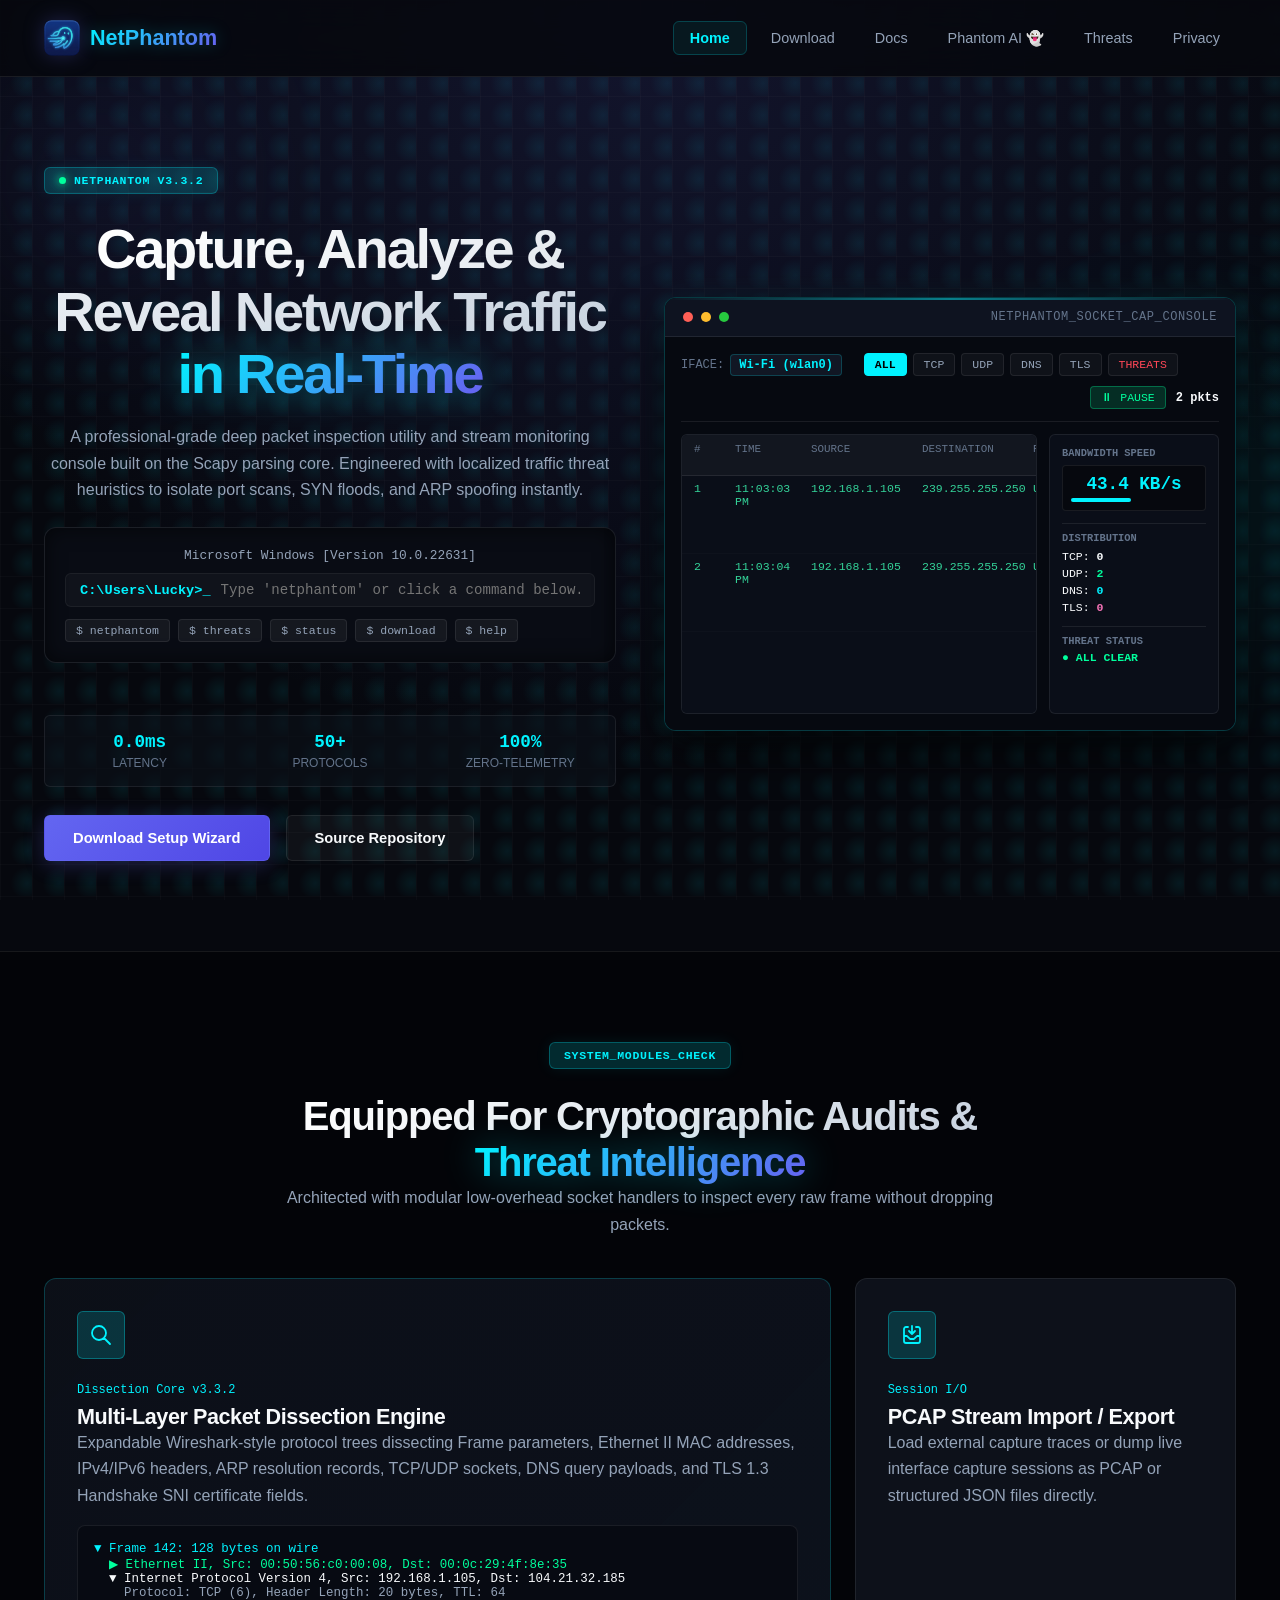
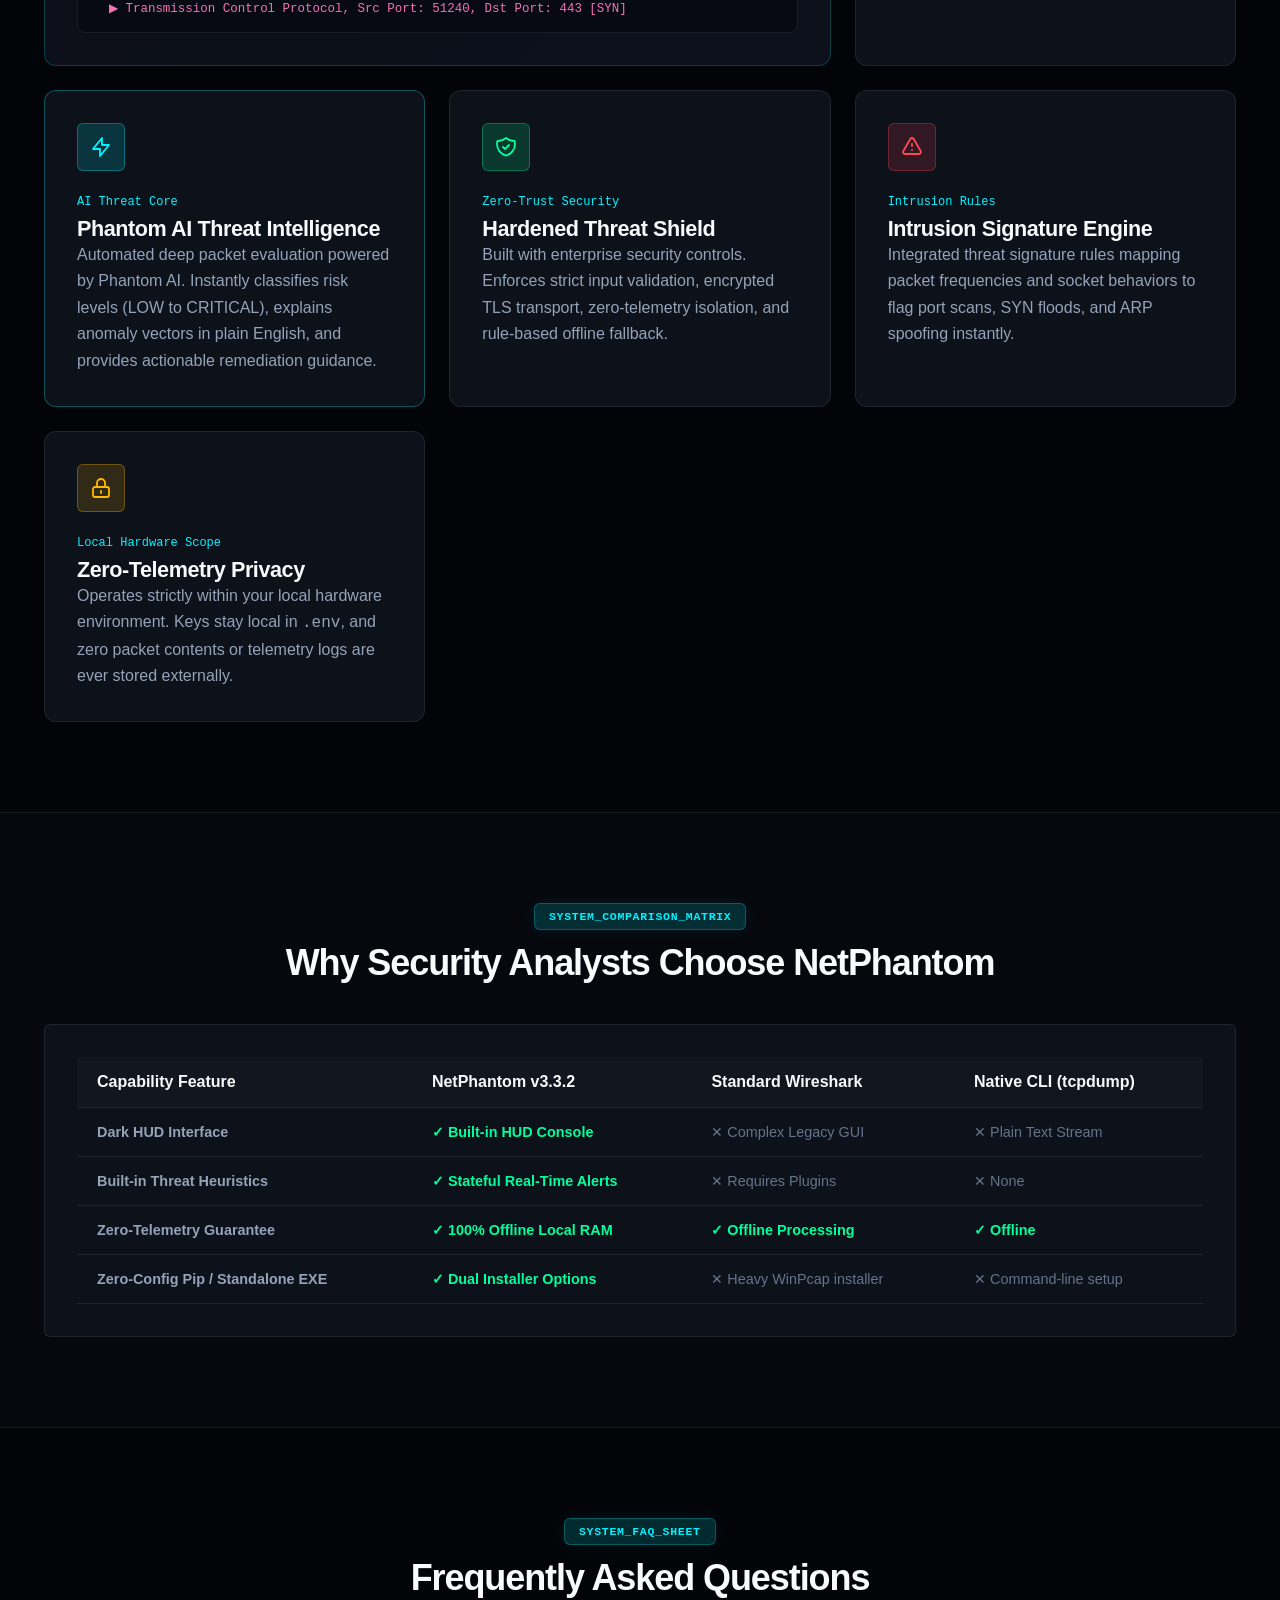
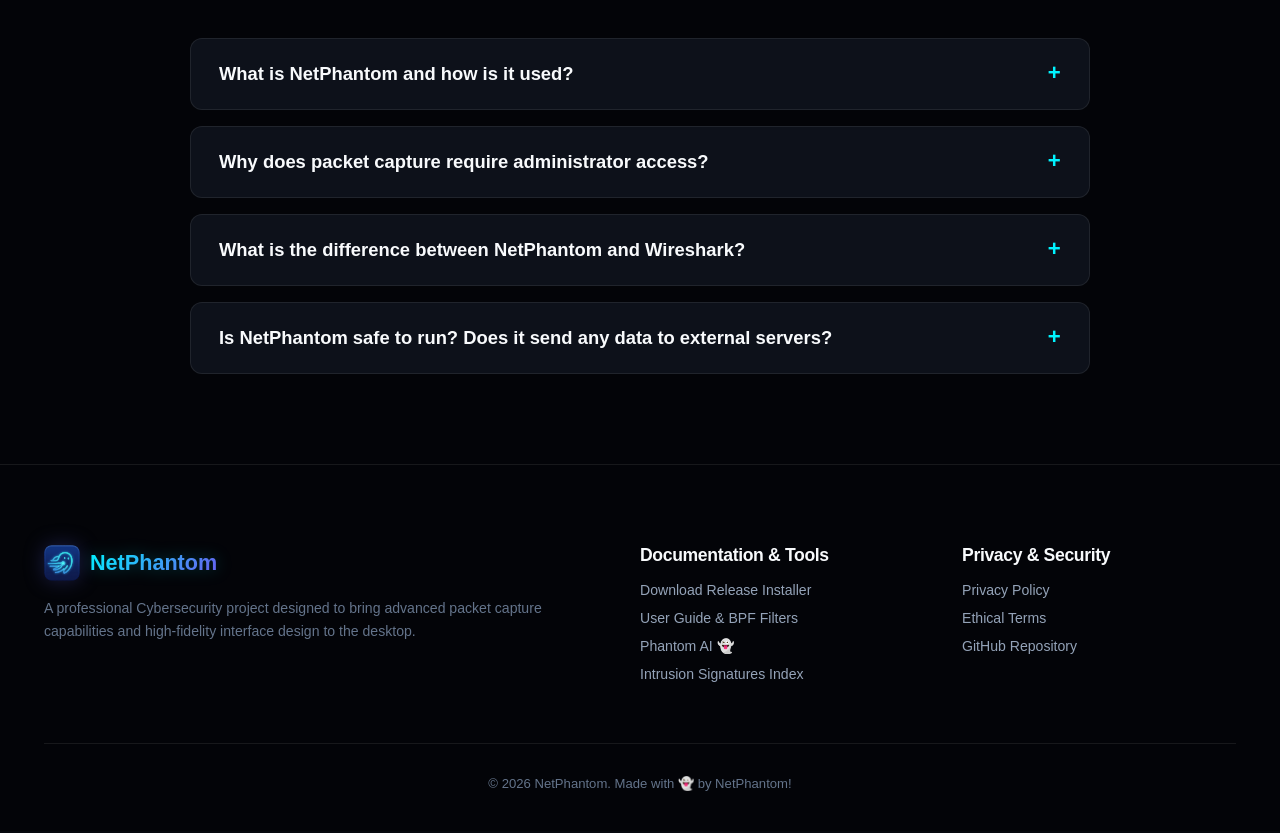
==== commit a2f445ad: "fix: Add Google Fonts to CSP style-src to prevent block" ====
--- a/index.html
+++ b/index.html
@@ -18,7 +18,7 @@
     <meta http-equiv="X-Content-Type-Options" content="nosniff">
     <meta http-equiv="X-Frame-Options" content="DENY">
     <meta http-equiv="Referrer-Policy" content="strict-origin-when-cross-origin">
-    <meta http-equiv="Content-Security-Policy" content="default-src 'self'; script-src 'self' 'unsafe-inline'; style-src 'self' 'unsafe-inline'; img-src 'self' data: https:; connect-src 'self' https://*.workers.dev https://api.groq.com; font-src 'self' https://fonts.gstatic.com;">
+    <meta http-equiv="Content-Security-Policy" content="default-src 'self'; script-src 'self' 'unsafe-inline'; style-src 'self' 'unsafe-inline' https://fonts.googleapis.com; img-src 'self' data: https:; connect-src 'self' https://*.workers.dev https://api.groq.com; font-src 'self' https://fonts.gstatic.com;">
     <link rel="icon" type="image/x-icon" href="assets/favicon.ico">
     <link rel="icon" type="image/png" sizes="32x32" href="assets/favicon-32x32.png">
     <link rel="icon" type="image/png" sizes="16x16" href="assets/favicon-16x16.png">
--- a/style.css
+++ b/style.css
@@ -330,6 +330,8 @@
     text-decoration: none;
     border-radius: var(--radius-sm);
     transition: var(--transition-fast);
+    position: relative; /* needed for ::after underline animation */
+    overflow: visible;
 }
 
 .nav-links a:hover {
@@ -424,8 +426,8 @@
 
 .panel:hover {
     border-color: var(--border-active);
-    box-shadow: 0 12px 36px rgba(0, 243, 255, 0.08);
-    transform: translateY(-2px);
+    box-shadow: 0 20px 60px rgba(0, 0, 0, 0.4), 0 0 30px rgba(0, 243, 255, 0.08);
+    transform: translateY(-6px);
 }
 
 .code-tag {
@@ -2073,10 +2075,12 @@
 .delay-500 { transition-delay: 500ms !important; }
 
 /* ── Card Hover Lift ── */
-.panel, .bento-card, .threat-card, .download-card {
+/* .panel:hover already defined above with lift effect.
+   threat-card and download-card get the same lift: */
+.threat-card, .download-card {
     transition: var(--transition-smooth), transform 0.3s cubic-bezier(0.22, 1, 0.36, 1), box-shadow 0.3s ease;
 }
-.panel:hover, .bento-card:hover, .threat-card:hover, .download-card:hover {
+.threat-card:hover, .download-card:hover {
     transform: translateY(-6px);
     box-shadow: 0 20px 60px rgba(0, 0, 0, 0.4), 0 0 30px rgba(0, 243, 255, 0.06);
 }
@@ -2107,10 +2111,7 @@
 }
 
 /* ── Neon Border Scan Line (for panels & cards) ── */
-.panel-glow {
-    position: relative;
-    overflow: hidden;
-}
+/* .panel already has position:relative and overflow:hidden */
 .panel-glow::before {
     content: '';
     position: absolute;
@@ -2164,14 +2165,13 @@
 .hero-section .hero-right { animation: section-enter 0.9s 0.25s cubic-bezier(0.22, 1, 0.36, 1) both; }
 
 /* ── Navbar link underline slide ── */
-.nav-links a {
-    position: relative;
-}
+/* position:relative already added to .nav-links a above */
 .nav-links a::after {
     content: '';
     position: absolute;
     bottom: -3px;
-    left: 0;
+    left: 50%;
+    transform: translateX(-50%);
     width: 0;
     height: 2px;
     background: linear-gradient(90deg, var(--cyan), var(--accent));
@@ -2179,7 +2179,7 @@
     transition: width 0.3s cubic-bezier(0.22, 1, 0.36, 1);
 }
 .nav-links a:hover::after,
-.nav-links a.active::after { width: 100%; }
+.nav-links a.active::after { width: calc(100% - 32px); }
 
 /* ── Logo icon hover spin ── */
 .nav-logo img {
